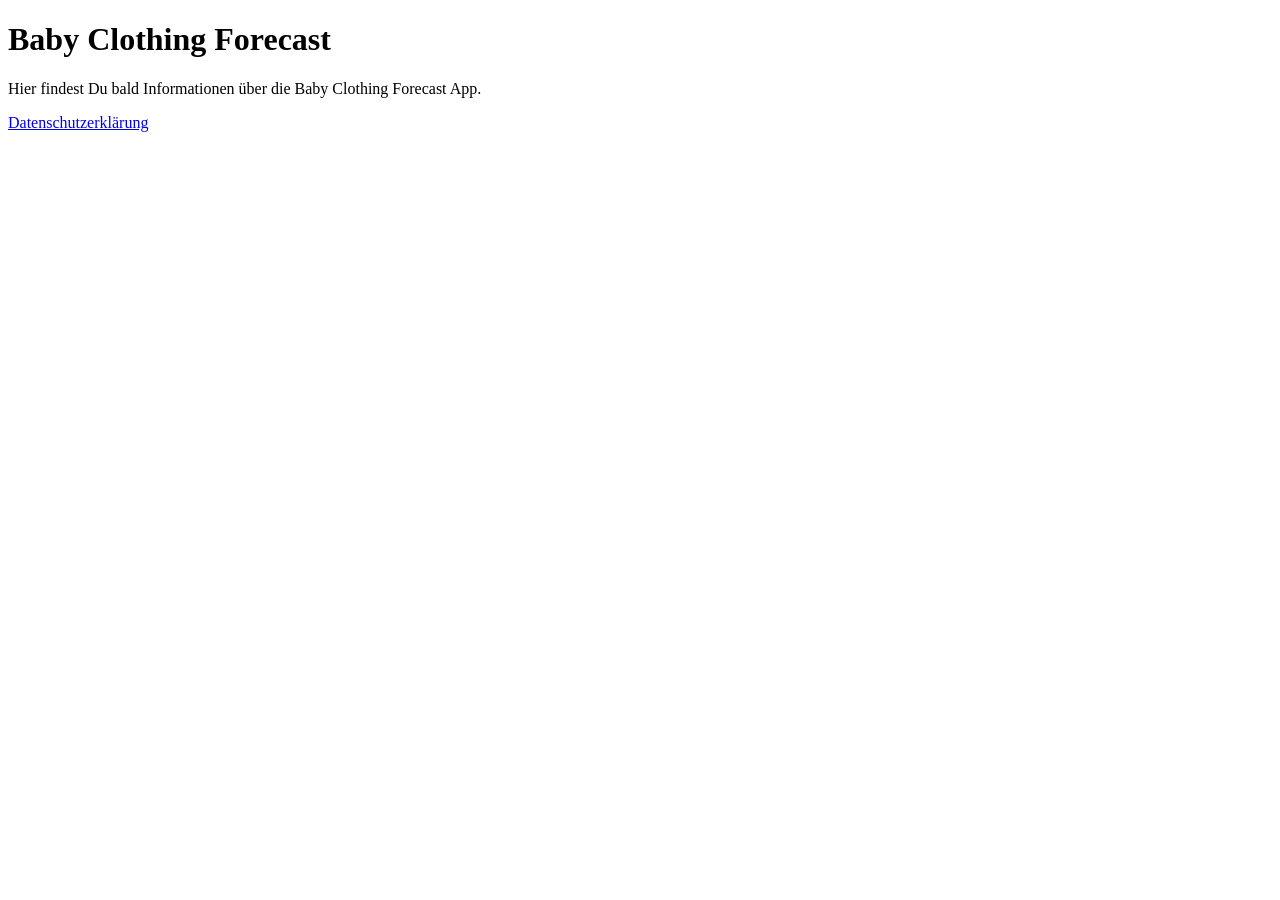
==== index.html @ 66b71536 "Added initial webpage setup" ====
<!DOCTYPE html>
<html lang="de">
<head>
  <meta charset="UTF-8">
  <title>Baby Clothing Forecast App</title>
</head>
<body>
<h1>Baby Clothing Forecast</h1>
<p>Hier findest Du bald Informationen über die Baby Clothing Forecast App.</p>

<footer>
  <p><a href="privacy.html">Datenschutzerklärung</a></p>
</footer>
</body>
</html>
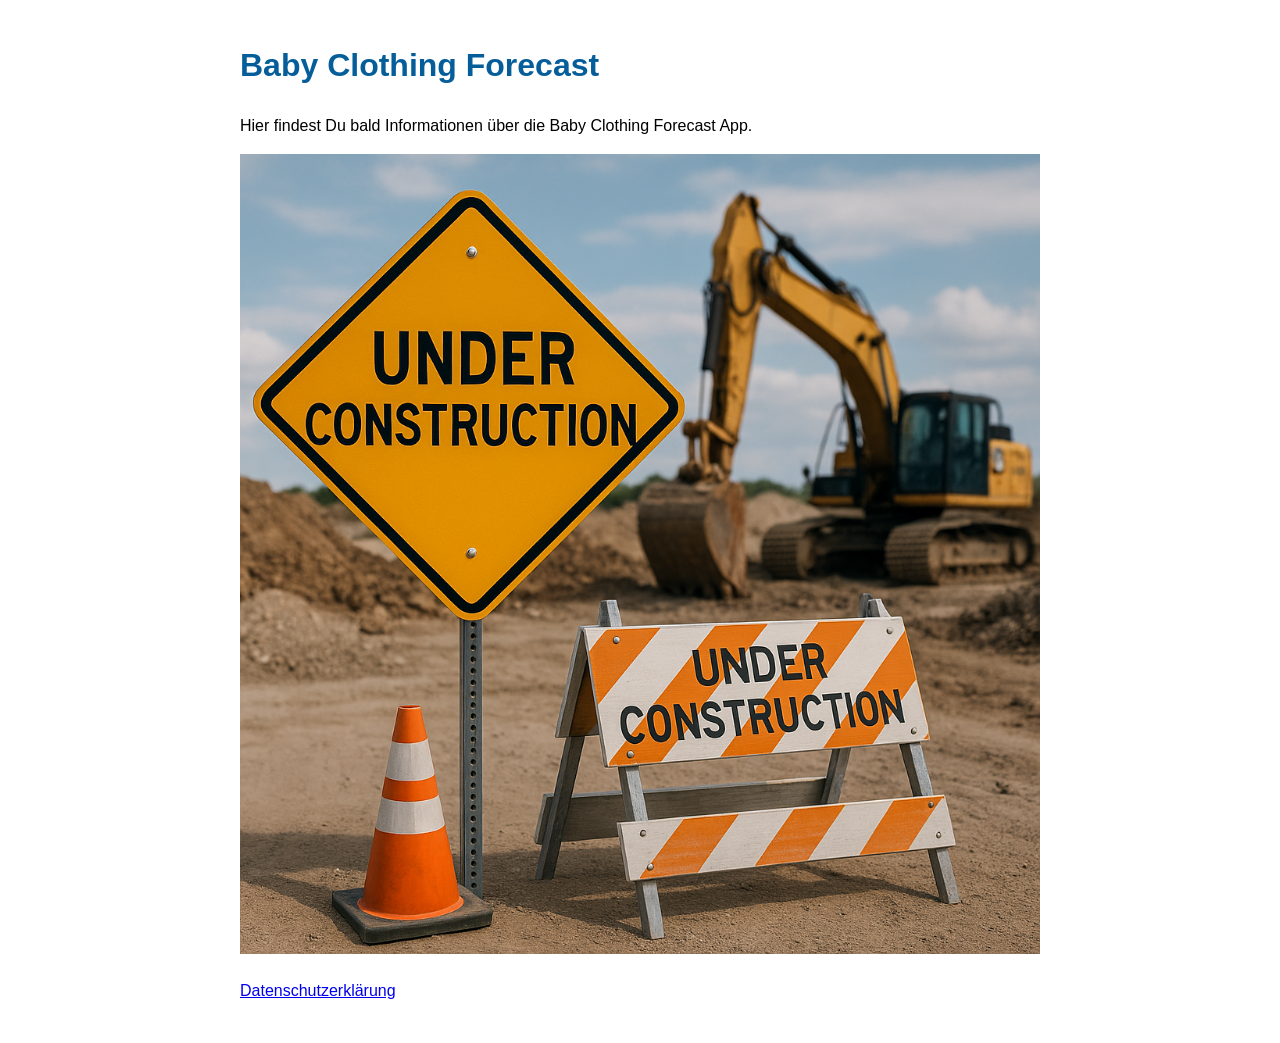
==== commit 911a8169: "Added initial webpage setup" ====
--- a/index.html
+++ b/index.html
@@ -3,10 +3,23 @@
 <head>
   <meta charset="UTF-8">
   <title>Baby Clothing Forecast App</title>
+  <style>
+    body {
+      font-family: Arial, sans-serif;
+      max-width: 800px;
+      margin: 40px auto;
+      padding: 0 20px;
+      line-height: 1.6;
+    }
+    h1, h2 {
+      color: #055e9a;
+    }
+  </style>
 </head>
 <body>
 <h1>Baby Clothing Forecast</h1>
 <p>Hier findest Du bald Informationen über die Baby Clothing Forecast App.</p>
+<img src="construction.png" alt="Baustelle - Seite im Aufbau" style="max-width:100%; height:auto;">
 
 <footer>
   <p><a href="privacy.html">Datenschutzerklärung</a></p>
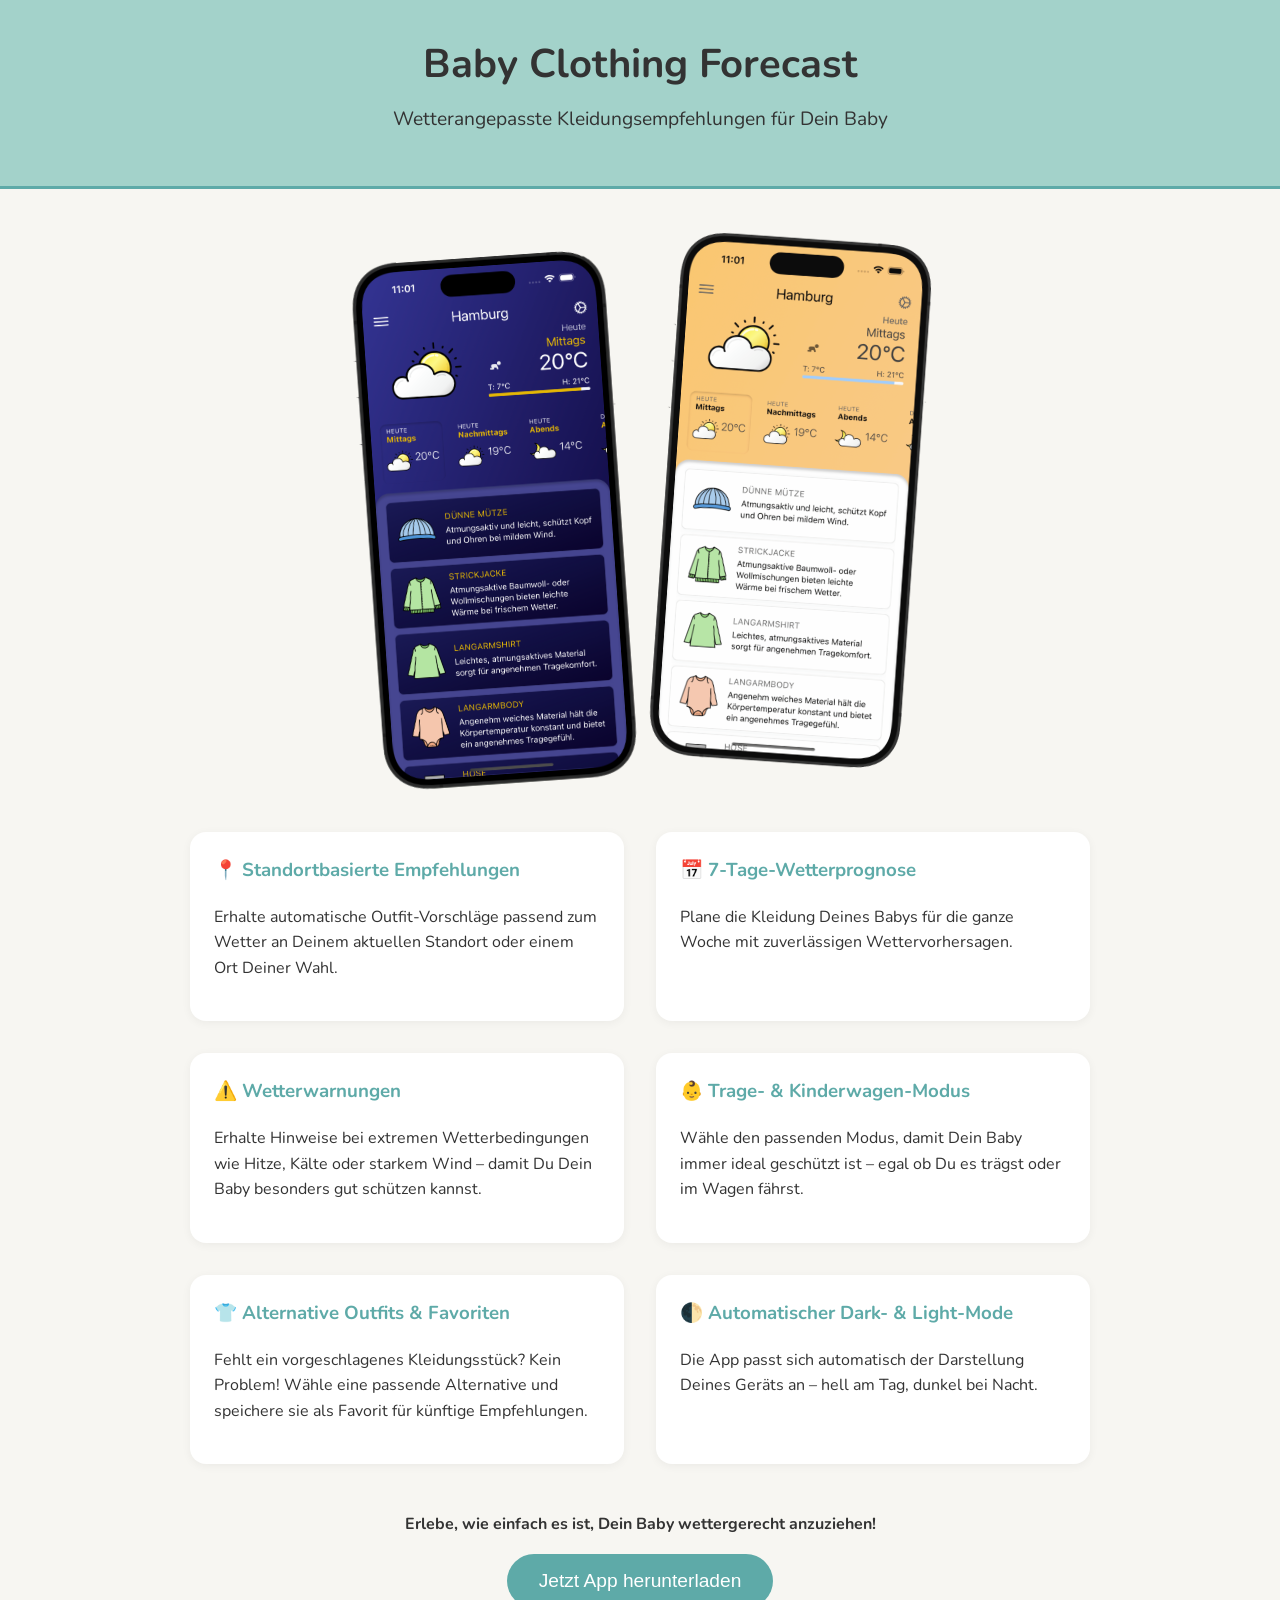
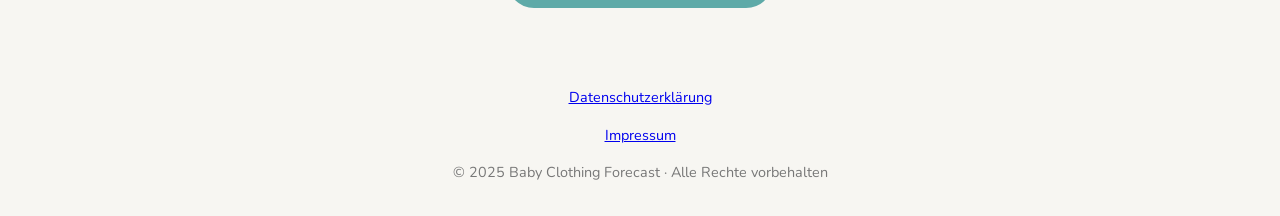
==== commit 49f7f222: "Changed main page + added WIP Impressum" ====
--- a/index.html
+++ b/index.html
@@ -1,28 +1,186 @@
 <!DOCTYPE html>
 <html lang="de">
 <head>
-  <meta charset="UTF-8">
-  <title>Baby Clothing Forecast App</title>
+  <meta charset="UTF-8" />
+  <meta name="viewport" content="width=device-width, initial-scale=1.0"/>
+  <title>Baby Clothing Forecast</title>
+  <link href="https://fonts.googleapis.com/css2?family=Nunito:wght@400;700&display=swap" rel="stylesheet">
   <style>
+    :root {
+      --primary-color: #a3d2ca;
+      --secondary-color: #f7f6f2;
+      --accent-color: #5eaaa8;
+      --text-color: #333;
+    }
+
     body {
-      font-family: Arial, sans-serif;
-      max-width: 800px;
-      margin: 40px auto;
-      padding: 0 20px;
+      margin: 0;
+      font-family: 'Nunito', sans-serif;
+      background-color: var(--secondary-color);
+      color: var(--text-color);
       line-height: 1.6;
     }
-    h1, h2 {
-      color: #055e9a;
+
+    header {
+      background-color: var(--primary-color);
+      padding: 2rem 1rem;
+      text-align: center;
+      border-bottom: 3px solid var(--accent-color);
+    }
+
+    header h1 {
+      margin: 0;
+      font-size: 2.5rem;
+    }
+
+    header p {
+      font-size: 1.2rem;
+      margin-top: 0.5rem;
+    }
+
+    .container {
+      padding: 2rem 1rem;
+      max-width: 900px;
+      margin: 0 auto;
+    }
+
+    .features {
+      display: grid;
+      gap: 2rem;
+    }
+
+    .feature {
+      background: white;
+      padding: 1.5rem;
+      border-radius: 1rem;
+      box-shadow: 0 2px 10px rgba(0,0,0,0.05);
+    }
+
+    .feature h3 {
+      margin-top: 0;
+      color: var(--accent-color);
+    }
+
+    .cta {
+      text-align: center;
+      margin-top: 3rem;
+    }
+
+    .cta button {
+      background-color: var(--accent-color);
+      color: white;
+      padding: 1rem 2rem;
+      border: none;
+      border-radius: 2rem;
+      font-size: 1.2rem;
+      cursor: pointer;
+      transition: background 0.3s ease;
+    }
+
+    .cta button:hover {
+      background-color: #46908e;
+    }
+
+    footer {
+      text-align: center;
+      padding: 2rem 1rem;
+      font-size: 0.9rem;
+      color: #777;
+    }
+
+    @media (min-width: 600px) {
+      .features {
+        grid-template-columns: repeat(2, 1fr);
+      }
+    }
+
+    .app-screenshots {
+      display: flex;
+      justify-content: center;
+      align-items: center;
+      gap: 1rem;
+      margin-top: 1rem;
+      margin-bottom: 3rem;
+      flex-wrap: wrap;
+      position: relative;
+      z-index: 0;
+    }
+
+    .screenshot {
+      width: 80%;
+      max-width: 280px;
+      border-radius: 1.2rem;
+      transition: transform 0.3s ease;
+    }
+
+    .screenshot.primary {
+      transform: rotate(-4deg) translateY(10px);
+      z-index: 2;
+    }
+
+    .screenshot.secondary {
+      transform: rotate(4deg) translateY(-10px);
+      z-index: 1;
+      opacity: 0.95;
     }
   </style>
 </head>
 <body>
-<h1>Baby Clothing Forecast</h1>
-<p>Hier findest Du bald Informationen über die Baby Clothing Forecast App.</p>
-<img src="construction.png" alt="Baustelle - Seite im Aufbau" style="max-width:100%; height:auto;">
+
+<header>
+  <h1>Baby Clothing Forecast</h1>
+  <p>Wetterangepasste Kleidungsempfehlungen für Dein Baby</p>
+</header>
+
+<div class="container">
+  <div class="app-screenshots">
+    <img src="assets/app_device_overview_dark.png" alt="App Screenshot 1" class="screenshot primary" />
+    <img src="assets/app_device_overview_light.png" alt="App Screenshot 2" class="screenshot secondary" />
+  </div>
+
+  <section class="features">
+    <div class="feature">
+      <h3>📍 Standortbasierte Empfehlungen</h3>
+      <p>Erhalte automatische Outfit-Vorschläge passend zum Wetter an Deinem aktuellen Standort oder einem Ort Deiner Wahl.</p>
+    </div>
+
+    <div class="feature">
+      <h3>📅 7-Tage-Wetterprognose</h3>
+      <p>Plane die Kleidung Deines Babys für die ganze Woche mit zuverlässigen Wettervorhersagen.</p>
+    </div>
+
+    <div class="feature">
+      <h3>⚠️ Wetterwarnungen</h3>
+      <p>Erhalte Hinweise bei extremen Wetterbedingungen wie Hitze, Kälte oder starkem Wind – damit Du Dein Baby besonders gut schützen kannst.</p>
+    </div>
+
+    <div class="feature">
+      <h3>👶 Trage- & Kinderwagen-Modus</h3>
+      <p>Wähle den passenden Modus, damit Dein Baby immer ideal geschützt ist – egal ob Du es trägst oder im Wagen fährst.</p>
+    </div>
+
+    <div class="feature">
+      <h3>👕 Alternative Outfits & Favoriten</h3>
+      <p>Fehlt ein vorgeschlagenes Kleidungsstück? Kein Problem! Wähle eine passende Alternative und speichere sie als Favorit für künftige Empfehlungen.</p>
+    </div>
+
+    <div class="feature">
+      <h3>🌓 Automatischer Dark- & Light-Mode</h3>
+      <p>Die App passt sich automatisch der Darstellung Deines Geräts an – hell am Tag, dunkel bei Nacht.</p>
+    </div>
+  </section>
+
+  <div class="cta">
+    <p><strong>Erlebe, wie einfach es ist, Dein Baby wettergerecht anzuziehen!</strong></p>
+    <button>Jetzt App herunterladen</button>
+  </div>
+</div>
 
 <footer>
   <p><a href="privacy.html">Datenschutzerklärung</a></p>
+  <p><a href="impressum.html">Impressum</a></p>
+  &copy; 2025 Baby Clothing Forecast · Alle Rechte vorbehalten
 </footer>
+
 </body>
 </html>
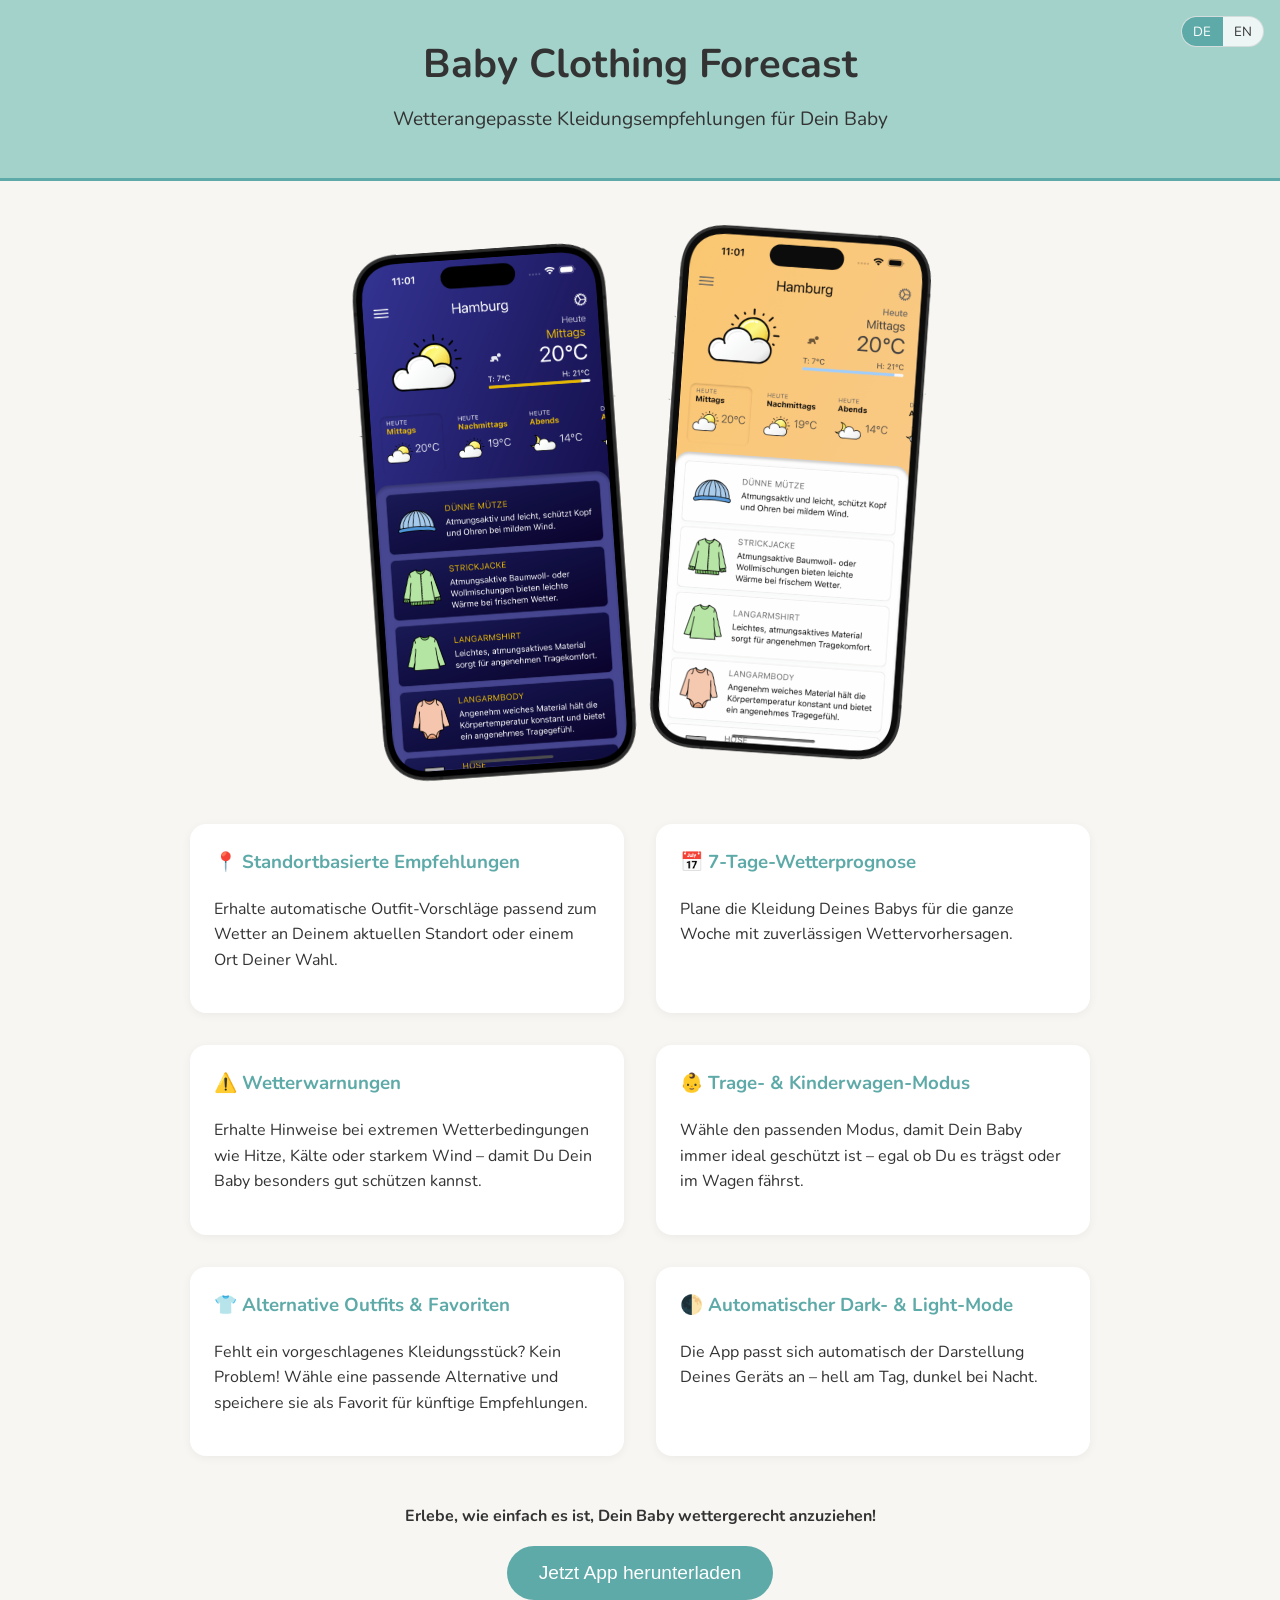
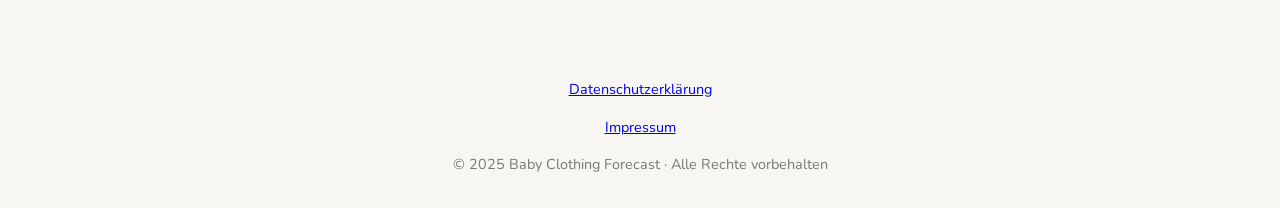
==== commit 9349f5e9: "Add multilingual support to impressum and privacy pages" ====
--- a/index.html
+++ b/index.html
@@ -2,7 +2,7 @@
 <html lang="de">
 <head>
   <meta charset="UTF-8" />
-  <meta name="viewport" content="width=device-width, initial-scale=1.0"/>
+  <meta name="viewport" content="width=device-width, initial-scale=1.0" />
   <title>Baby Clothing Forecast</title>
   <link href="https://fonts.googleapis.com/css2?family=Nunito:wght@400;700&display=swap" rel="stylesheet">
   <style>
@@ -23,9 +23,10 @@
 
     header {
       background-color: var(--primary-color);
-      padding: 2rem 1rem;
+      padding: 2rem 1rem 1.5rem;
       text-align: center;
       border-bottom: 3px solid var(--accent-color);
+      position: relative;
     }
 
     header h1 {
@@ -36,6 +37,40 @@
     header p {
       font-size: 1.2rem;
       margin-top: 0.5rem;
+    }
+
+    .language-toggle {
+      position: absolute;
+      top: 1rem;
+      right: 1rem;
+      display: inline-flex;
+      border-radius: 999px;
+      overflow: hidden;
+      border: 1px solid rgba(0, 0, 0, 0.1);
+      background: rgba(255, 255, 255, 0.8);
+      backdrop-filter: blur(4px);
+      font-size: 0.85rem;
+    }
+
+    .language-toggle button {
+      border: none;
+      background: transparent;
+      padding: 0.35rem 0.7rem;
+      cursor: pointer;
+      display: flex;
+      align-items: center;
+      gap: 0.25rem;
+      font-family: inherit;
+      color: #333;
+    }
+
+    .language-toggle button.active {
+      background: var(--accent-color);
+      color: #fff;
+    }
+
+    .language-toggle button:not(.active):hover {
+      background: rgba(255, 255, 255, 0.9);
     }
 
     .container {
@@ -53,7 +88,7 @@
       background: white;
       padding: 1.5rem;
       border-radius: 1rem;
-      box-shadow: 0 2px 10px rgba(0,0,0,0.05);
+      box-shadow: 0 2px 10px rgba(0, 0, 0, 0.05);
     }
 
     .feature h3 {
@@ -66,7 +101,7 @@
       margin-top: 3rem;
     }
 
-    .cta button {
+    .cta button.download {
       background-color: var(--accent-color);
       color: white;
       padding: 1rem 2rem;
@@ -77,7 +112,7 @@
       transition: background 0.3s ease;
     }
 
-    .cta button:hover {
+    .cta button.download:hover {
       background-color: #46908e;
     }
 
@@ -123,64 +158,183 @@
       z-index: 1;
       opacity: 0.95;
     }
+
+    /* Language visibility */
+    .lang-de {
+      display: inline;
+    }
+
+    .lang-en {
+      display: none;
+    }
+
+    html[data-lang="en"] .lang-de {
+      display: none;
+    }
+
+    html[data-lang="en"] .lang-en {
+      display: inline;
+    }
   </style>
 </head>
 <body>
 
 <header>
-  <h1>Baby Clothing Forecast</h1>
-  <p>Wetterangepasste Kleidungsempfehlungen für Dein Baby</p>
+  <div class="language-toggle" aria-label="Sprachauswahl / Language switcher">
+    <button type="button" data-set-lang="de" class="active">DE</button>
+    <button type="button" data-set-lang="en">EN</button>
+  </div>
+
+  <h1>
+    <span class="lang-de">Baby Clothing Forecast</span>
+    <span class="lang-en">Baby Clothing Forecast</span>
+  </h1>
+  <p>
+    <span class="lang-de">Wetterangepasste Kleidungsempfehlungen für Dein Baby</span>
+    <span class="lang-en">Weather-based clothing recommendations for your baby</span>
+  </p>
 </header>
 
 <div class="container">
   <div class="app-screenshots">
-    <img src="assets/app_device_overview_dark.png" alt="App Screenshot 1" class="screenshot primary" />
-    <img src="assets/app_device_overview_light.png" alt="App Screenshot 2" class="screenshot secondary" />
+    <img src="assets/app_device_overview_dark.png" alt="App Screenshot" class="screenshot primary" />
+    <img src="assets/app_device_overview_light.png" alt="App Screenshot" class="screenshot secondary" />
   </div>
 
   <section class="features">
     <div class="feature">
-      <h3>📍 Standortbasierte Empfehlungen</h3>
-      <p>Erhalte automatische Outfit-Vorschläge passend zum Wetter an Deinem aktuellen Standort oder einem Ort Deiner Wahl.</p>
-    </div>
-
-    <div class="feature">
-      <h3>📅 7-Tage-Wetterprognose</h3>
-      <p>Plane die Kleidung Deines Babys für die ganze Woche mit zuverlässigen Wettervorhersagen.</p>
-    </div>
-
-    <div class="feature">
-      <h3>⚠️ Wetterwarnungen</h3>
-      <p>Erhalte Hinweise bei extremen Wetterbedingungen wie Hitze, Kälte oder starkem Wind – damit Du Dein Baby besonders gut schützen kannst.</p>
-    </div>
-
-    <div class="feature">
-      <h3>👶 Trage- & Kinderwagen-Modus</h3>
-      <p>Wähle den passenden Modus, damit Dein Baby immer ideal geschützt ist – egal ob Du es trägst oder im Wagen fährst.</p>
-    </div>
-
-    <div class="feature">
-      <h3>👕 Alternative Outfits & Favoriten</h3>
-      <p>Fehlt ein vorgeschlagenes Kleidungsstück? Kein Problem! Wähle eine passende Alternative und speichere sie als Favorit für künftige Empfehlungen.</p>
-    </div>
-
-    <div class="feature">
-      <h3>🌓 Automatischer Dark- & Light-Mode</h3>
-      <p>Die App passt sich automatisch der Darstellung Deines Geräts an – hell am Tag, dunkel bei Nacht.</p>
+      <h3>
+        <span class="lang-de">📍 Standortbasierte Empfehlungen</span>
+        <span class="lang-en">📍 Location-based recommendations</span>
+      </h3>
+      <p>
+        <span class="lang-de">Erhalte automatische Outfit-Vorschläge passend zum Wetter an Deinem aktuellen Standort oder einem Ort Deiner Wahl.</span>
+        <span class="lang-en">Get automatic outfit suggestions tailored to the weather at your current location or a place of your choice.</span>
+      </p>
+    </div>
+
+    <div class="feature">
+      <h3>
+        <span class="lang-de">📅 7-Tage-Wetterprognose</span>
+        <span class="lang-en">📅 7-day weather forecast</span>
+      </h3>
+      <p>
+        <span class="lang-de">Plane die Kleidung Deines Babys für die ganze Woche mit zuverlässigen Wettervorhersagen.</span>
+        <span class="lang-en">Plan your baby's outfits for the whole week with reliable weather forecasts.</span>
+      </p>
+    </div>
+
+    <div class="feature">
+      <h3>
+        <span class="lang-de">⚠️ Wetterwarnungen</span>
+        <span class="lang-en">⚠️ Weather alerts</span>
+      </h3>
+      <p>
+        <span class="lang-de">Erhalte Hinweise bei extremen Wetterbedingungen wie Hitze, Kälte oder starkem Wind – damit Du Dein Baby besonders gut schützen kannst.</span>
+        <span class="lang-en">Receive notifications about extreme weather conditions such as heat, cold or strong wind – so you can protect your baby even better.</span>
+      </p>
+    </div>
+
+    <div class="feature">
+      <h3>
+        <span class="lang-de">👶 Trage- &amp; Kinderwagen-Modus</span>
+        <span class="lang-en">👶 Baby carrier &amp; stroller mode</span>
+      </h3>
+      <p>
+        <span class="lang-de">Wähle den passenden Modus, damit Dein Baby immer ideal geschützt ist – egal ob Du es trägst oder im Wagen fährst.</span>
+        <span class="lang-en">Choose the right mode so your baby is always perfectly protected – whether you carry them or push them in the stroller.</span>
+      </p>
+    </div>
+
+    <div class="feature">
+      <h3>
+        <span class="lang-de">👕 Alternative Outfits &amp; Favoriten</span>
+        <span class="lang-en">👕 Alternative outfits &amp; favorites</span>
+      </h3>
+      <p>
+        <span class="lang-de">Fehlt ein vorgeschlagenes Kleidungsstück? Kein Problem! Wähle eine passende Alternative und speichere sie als Favorit für künftige Empfehlungen.</span>
+        <span class="lang-en">Missing one of the suggested clothing items? No problem! Select a suitable alternative and save it as a favorite for future recommendations.</span>
+      </p>
+    </div>
+
+    <div class="feature">
+      <h3>
+        <span class="lang-de">🌓 Automatischer Dark- &amp; Light-Mode</span>
+        <span class="lang-en">🌓 Automatic dark &amp; light mode</span>
+      </h3>
+      <p>
+        <span class="lang-de">Die App passt sich automatisch der Darstellung Deines Geräts an – hell am Tag, dunkel bei Nacht.</span>
+        <span class="lang-en">The app automatically adapts to your device’s appearance – light during the day, dark at night.</span>
+      </p>
     </div>
   </section>
 
   <div class="cta">
-    <p><strong>Erlebe, wie einfach es ist, Dein Baby wettergerecht anzuziehen!</strong></p>
-    <button>Jetzt App herunterladen</button>
+    <p>
+      <span class="lang-de"><strong>Erlebe, wie einfach es ist, Dein Baby wettergerecht anzuziehen!</strong></span>
+      <span class="lang-en"><strong>See how easy it is to dress your baby appropriately for the weather!</strong></span>
+    </p>
+    <button class="download" onclick="window.location.href='https://apps.apple.com/app/apple-store/id6738199616?pt=127446149&ct=Webpage&mt=8'">
+      <span class="lang-de">Jetzt App herunterladen</span>
+      <span class="lang-en">Download the app now</span>
+    </button>
   </div>
 </div>
 
 <footer>
-  <p><a href="privacy.html">Datenschutzerklärung</a></p>
-  <p><a href="impressum.html">Impressum</a></p>
-  &copy; 2025 Baby Clothing Forecast · Alle Rechte vorbehalten
+  <p>
+    <a href="privacy.html">
+      <span class="lang-de">Datenschutzerklärung</span>
+      <span class="lang-en">Privacy Policy</span>
+    </a>
+  </p>
+  <p>
+    <a href="impressum.html">
+      <span class="lang-de">Impressum</span>
+      <span class="lang-en">Imprint</span>
+    </a>
+  </p>
+  <span class="lang-de">&copy; 2025 Baby Clothing Forecast · Alle Rechte vorbehalten</span>
+  <span class="lang-en">&copy; 2025 Baby Clothing Forecast · All rights reserved</span>
 </footer>
+
+<script>
+  (function () {
+    const html = document.documentElement;
+    const toggleButtons = document.querySelectorAll('.language-toggle button');
+    const STORAGE_KEY = 'bcf-lang';
+
+    function applyLanguage(lang) {
+      const normalized = lang === 'en' ? 'en' : 'de';
+      html.setAttribute('data-lang', normalized);
+      toggleButtons.forEach(btn => {
+        btn.classList.toggle('active', btn.dataset.setLang === normalized);
+      });
+      try {
+        localStorage.setItem(STORAGE_KEY, normalized);
+      } catch (e) {
+        // ignore storage errors (e.g. in private mode)
+      }
+    }
+
+    toggleButtons.forEach(btn => {
+      btn.addEventListener('click', () => {
+        applyLanguage(btn.dataset.setLang);
+      });
+    });
+
+    // Initial language: try stored value, fallback to German (default)
+    let initial = 'de';
+    try {
+      const stored = localStorage.getItem(STORAGE_KEY);
+      if (stored === 'de' || stored === 'en') {
+        initial = stored;
+      }
+    } catch (e) {
+    }
+    applyLanguage(initial);
+  })();
+</script>
 
 </body>
 </html>
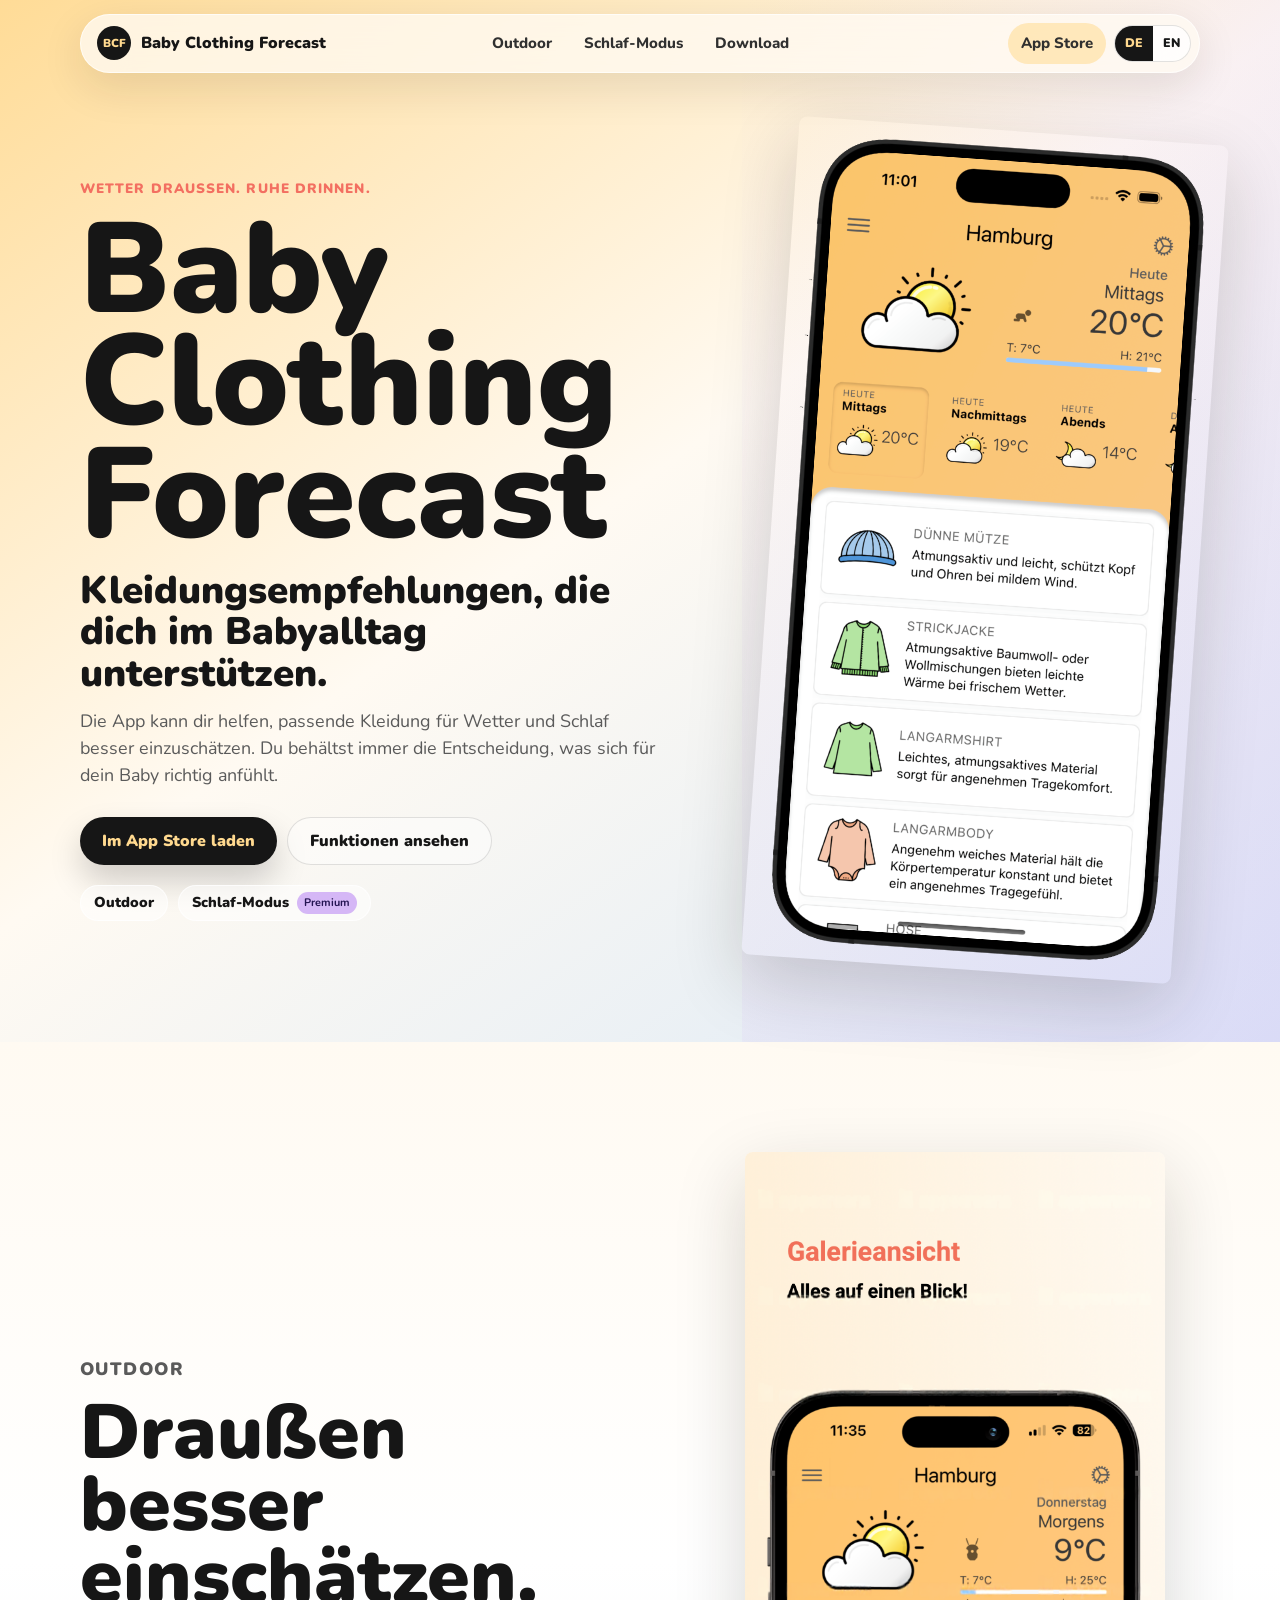
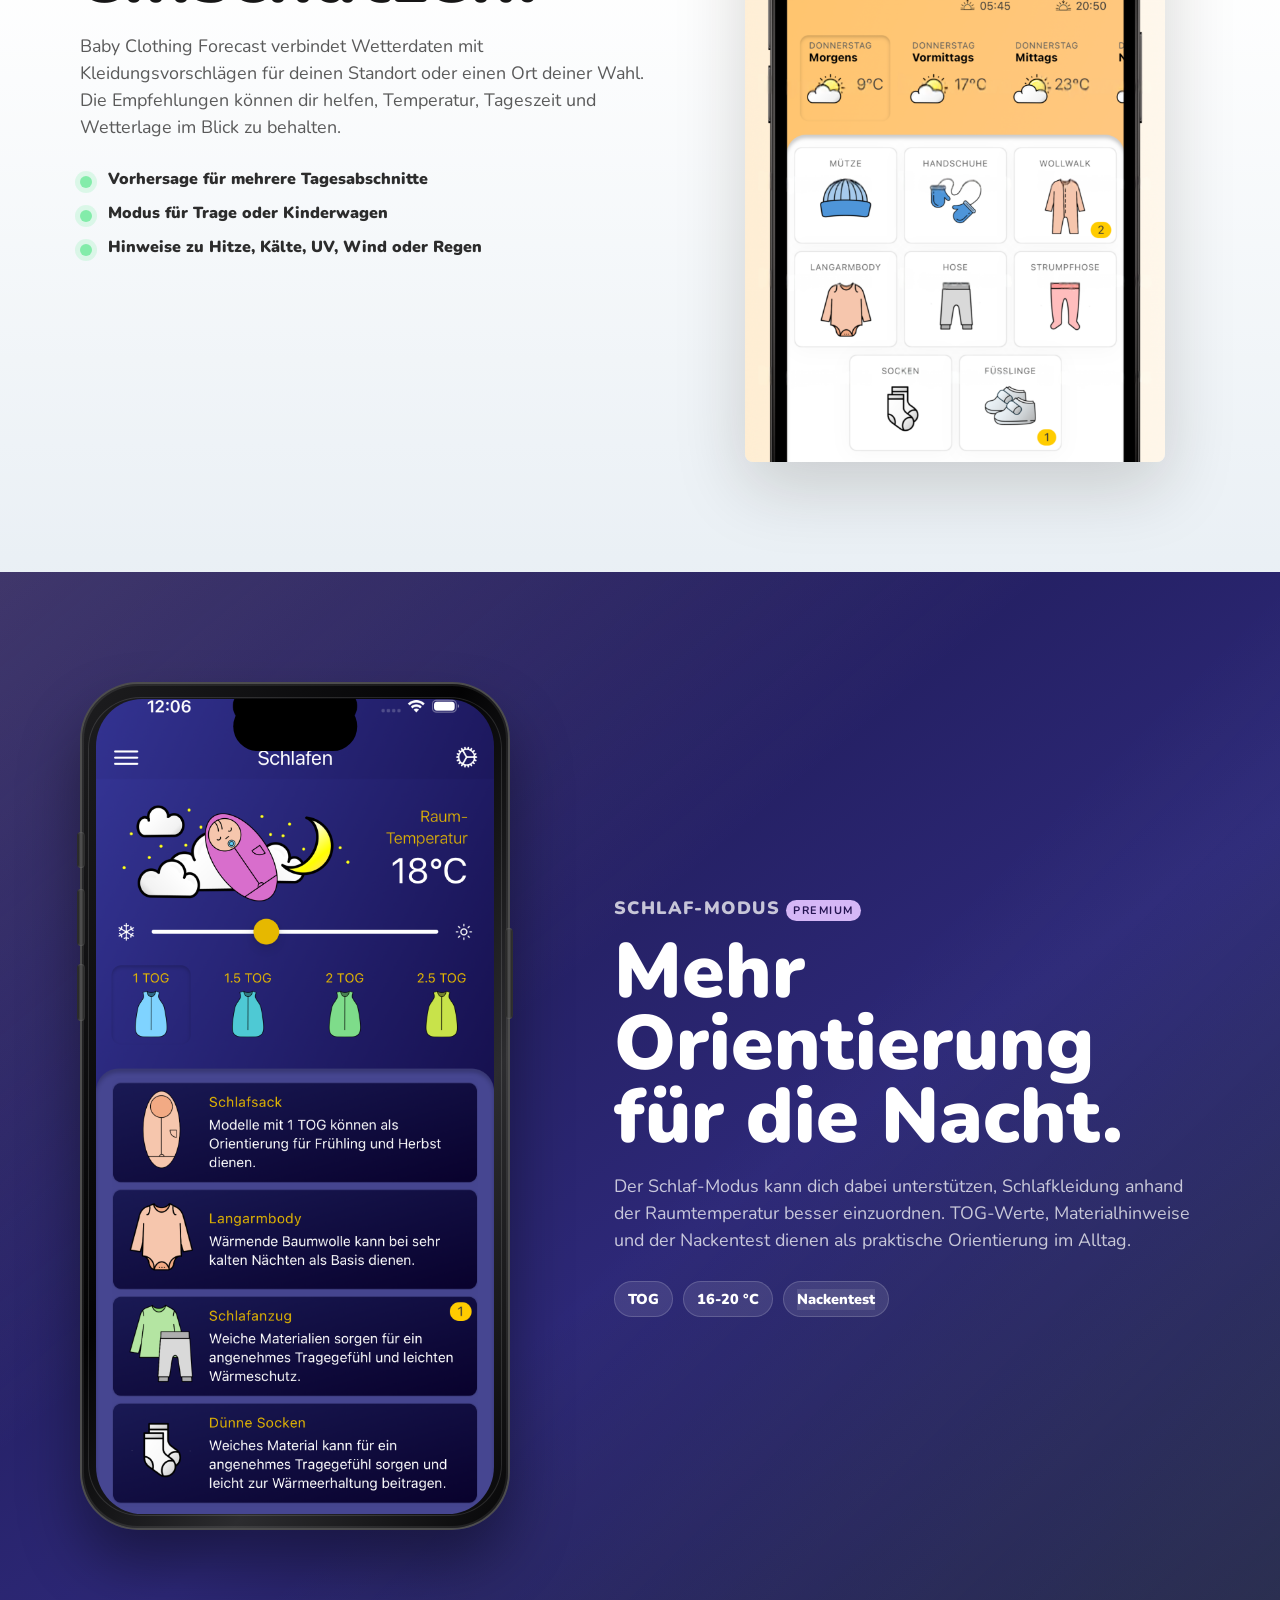
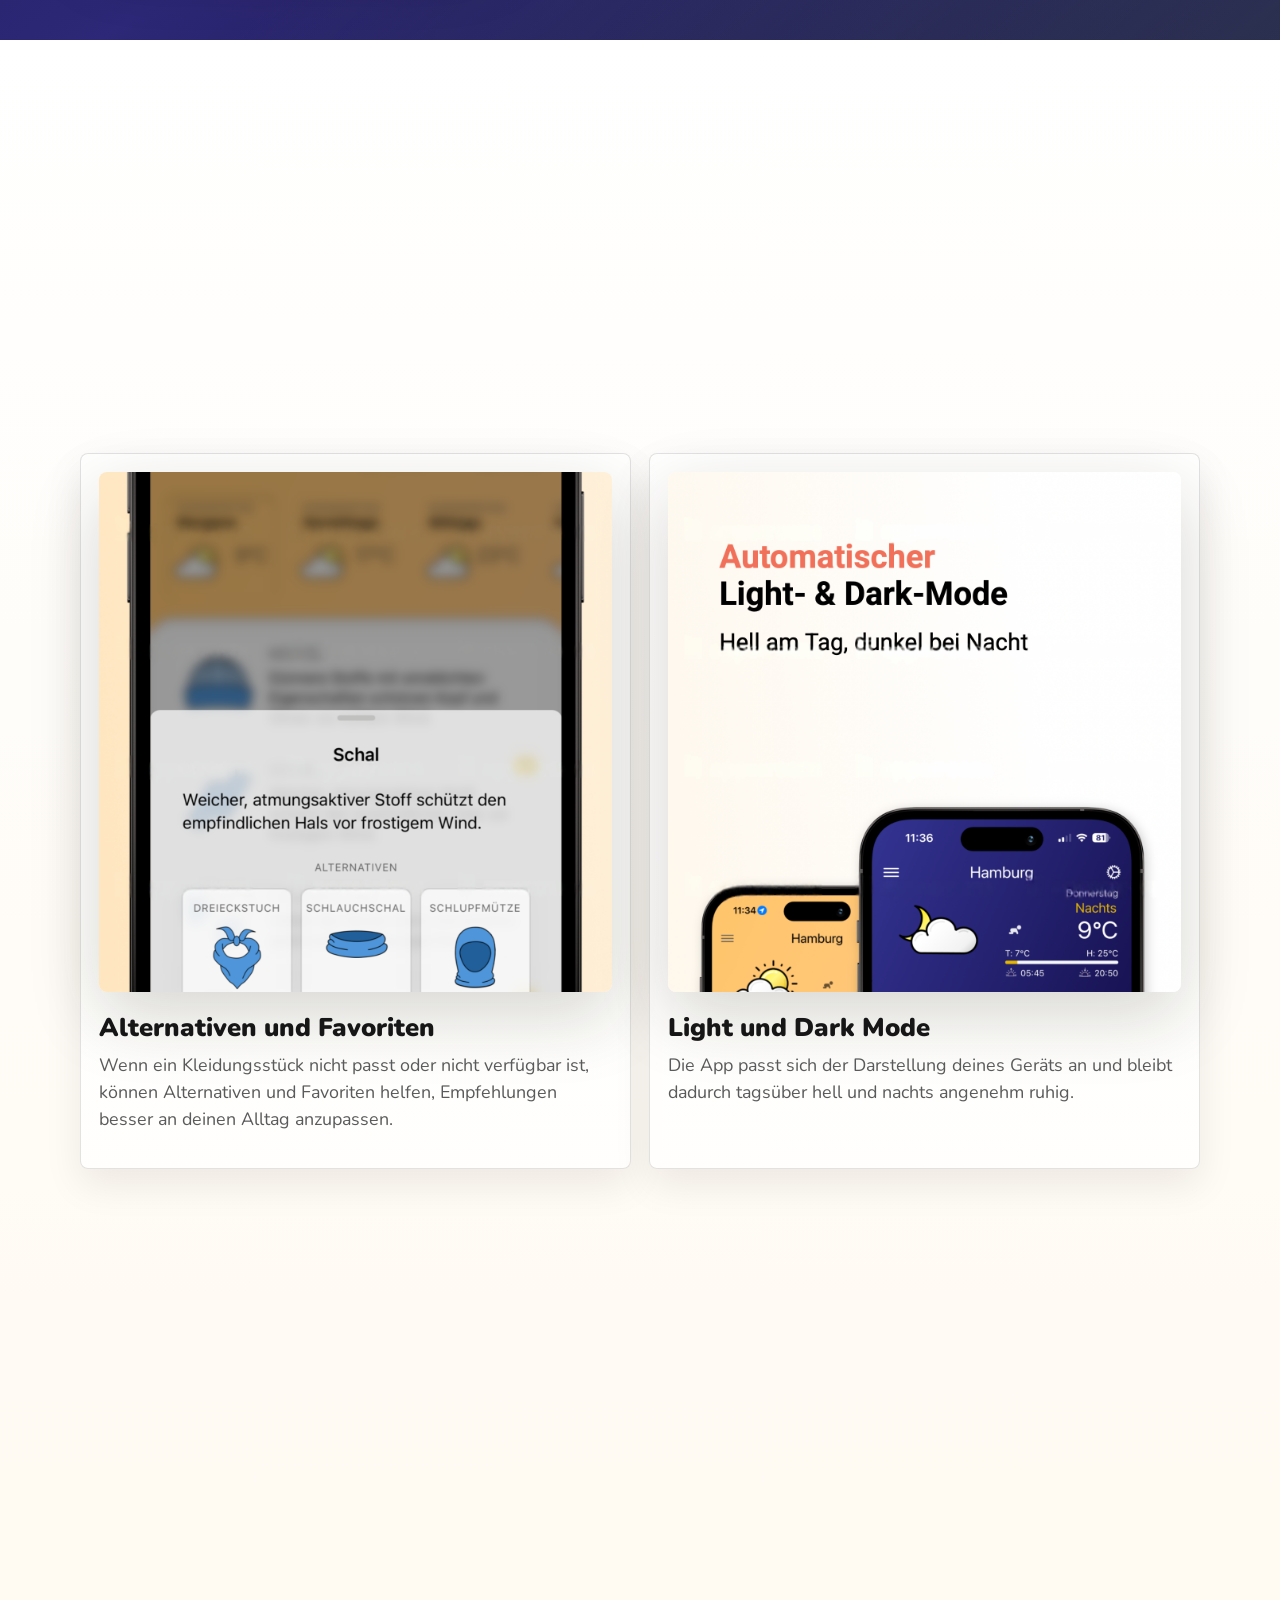
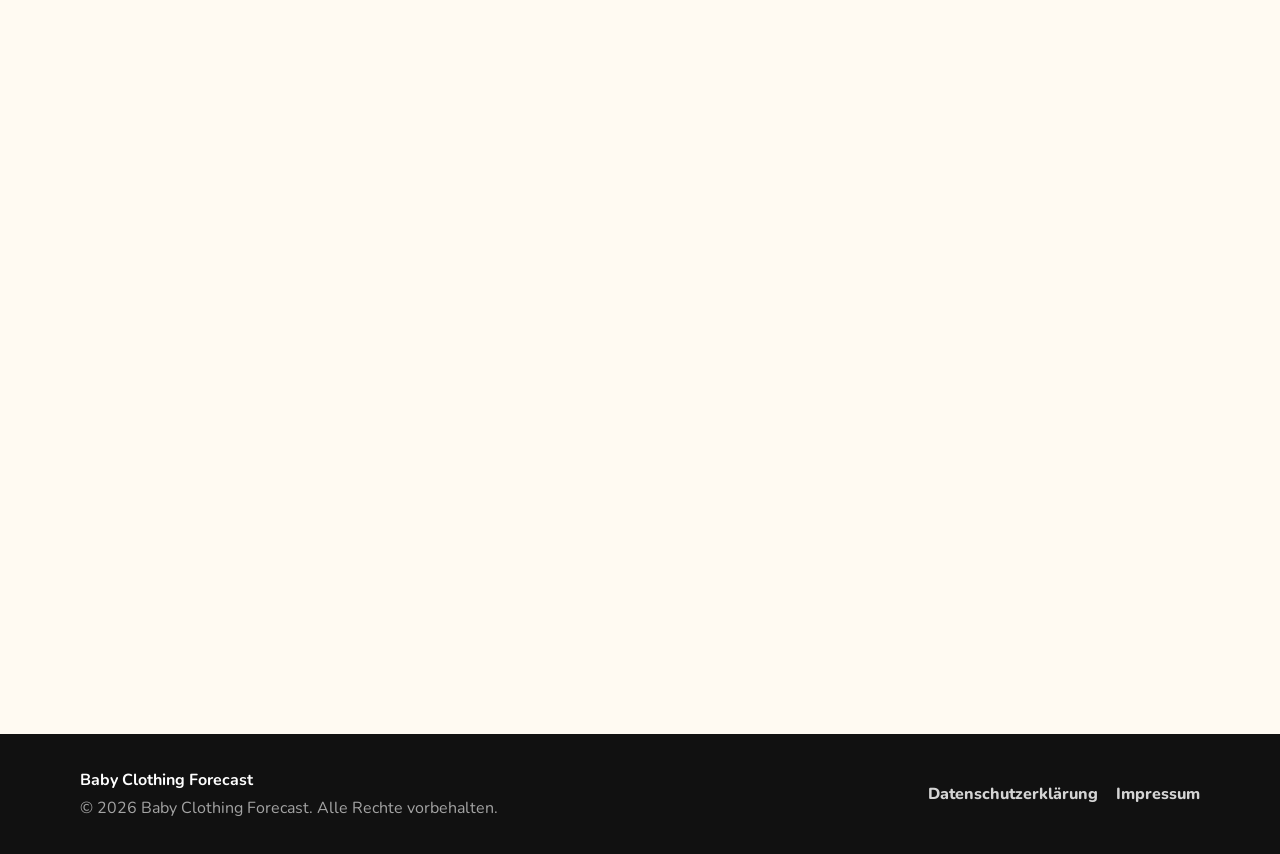
==== commit f543bb48: "Redesign" ====
--- a/index.html
+++ b/index.html
@@ -4,337 +4,267 @@
   <meta charset="UTF-8" />
   <meta name="viewport" content="width=device-width, initial-scale=1.0" />
   <title>Baby Clothing Forecast</title>
-  <link href="https://fonts.googleapis.com/css2?family=Nunito:wght@400;700&display=swap" rel="stylesheet">
-  <style>
-    :root {
-      --primary-color: #a3d2ca;
-      --secondary-color: #f7f6f2;
-      --accent-color: #5eaaa8;
-      --text-color: #333;
-    }
-
-    body {
-      margin: 0;
-      font-family: 'Nunito', sans-serif;
-      background-color: var(--secondary-color);
-      color: var(--text-color);
-      line-height: 1.6;
-    }
-
-    header {
-      background-color: var(--primary-color);
-      padding: 2rem 1rem 1.5rem;
-      text-align: center;
-      border-bottom: 3px solid var(--accent-color);
-      position: relative;
-    }
-
-    header h1 {
-      margin: 0;
-      font-size: 2.5rem;
-    }
-
-    header p {
-      font-size: 1.2rem;
-      margin-top: 0.5rem;
-    }
-
-    .language-toggle {
-      position: absolute;
-      top: 1rem;
-      right: 1rem;
-      display: inline-flex;
-      border-radius: 999px;
-      overflow: hidden;
-      border: 1px solid rgba(0, 0, 0, 0.1);
-      background: rgba(255, 255, 255, 0.8);
-      backdrop-filter: blur(4px);
-      font-size: 0.85rem;
-    }
-
-    .language-toggle button {
-      border: none;
-      background: transparent;
-      padding: 0.35rem 0.7rem;
-      cursor: pointer;
-      display: flex;
-      align-items: center;
-      gap: 0.25rem;
-      font-family: inherit;
-      color: #333;
-    }
-
-    .language-toggle button.active {
-      background: var(--accent-color);
-      color: #fff;
-    }
-
-    .language-toggle button:not(.active):hover {
-      background: rgba(255, 255, 255, 0.9);
-    }
-
-    .container {
-      padding: 2rem 1rem;
-      max-width: 900px;
-      margin: 0 auto;
-    }
-
-    .features {
-      display: grid;
-      gap: 2rem;
-    }
-
-    .feature {
-      background: white;
-      padding: 1.5rem;
-      border-radius: 1rem;
-      box-shadow: 0 2px 10px rgba(0, 0, 0, 0.05);
-    }
-
-    .feature h3 {
-      margin-top: 0;
-      color: var(--accent-color);
-    }
-
-    .cta {
-      text-align: center;
-      margin-top: 3rem;
-    }
-
-    .cta button.download {
-      background-color: var(--accent-color);
-      color: white;
-      padding: 1rem 2rem;
-      border: none;
-      border-radius: 2rem;
-      font-size: 1.2rem;
-      cursor: pointer;
-      transition: background 0.3s ease;
-    }
-
-    .cta button.download:hover {
-      background-color: #46908e;
-    }
-
-    footer {
-      text-align: center;
-      padding: 2rem 1rem;
-      font-size: 0.9rem;
-      color: #777;
-    }
-
-    @media (min-width: 600px) {
-      .features {
-        grid-template-columns: repeat(2, 1fr);
-      }
-    }
-
-    .app-screenshots {
-      display: flex;
-      justify-content: center;
-      align-items: center;
-      gap: 1rem;
-      margin-top: 1rem;
-      margin-bottom: 3rem;
-      flex-wrap: wrap;
-      position: relative;
-      z-index: 0;
-    }
-
-    .screenshot {
-      width: 80%;
-      max-width: 280px;
-      border-radius: 1.2rem;
-      transition: transform 0.3s ease;
-    }
-
-    .screenshot.primary {
-      transform: rotate(-4deg) translateY(10px);
-      z-index: 2;
-    }
-
-    .screenshot.secondary {
-      transform: rotate(4deg) translateY(-10px);
-      z-index: 1;
-      opacity: 0.95;
-    }
-
-    /* Language visibility */
-    .lang-de {
-      display: inline;
-    }
-
-    .lang-en {
-      display: none;
-    }
-
-    html[data-lang="en"] .lang-de {
-      display: none;
-    }
-
-    html[data-lang="en"] .lang-en {
-      display: inline;
-    }
-  </style>
+  <meta name="description" content="Baby Clothing Forecast unterstützt Eltern mit wetterbasierten Kleidungsempfehlungen und Orientierung für Schlafkleidung." />
+  <link rel="preconnect" href="https://fonts.googleapis.com">
+  <link rel="preconnect" href="https://fonts.gstatic.com" crossorigin>
+  <link href="https://fonts.googleapis.com/css2?family=Nunito:wght@500;700;800;900&display=swap" rel="stylesheet">
+  <link rel="stylesheet" href="assets/site.css" />
 </head>
-<body>
-
-<header>
-  <div class="language-toggle" aria-label="Sprachauswahl / Language switcher">
-    <button type="button" data-set-lang="de" class="active">DE</button>
-    <button type="button" data-set-lang="en">EN</button>
-  </div>
-
-  <h1>
-    <span class="lang-de">Baby Clothing Forecast</span>
-    <span class="lang-en">Baby Clothing Forecast</span>
-  </h1>
-  <p>
-    <span class="lang-de">Wetterangepasste Kleidungsempfehlungen für Dein Baby</span>
-    <span class="lang-en">Weather-based clothing recommendations for your baby</span>
-  </p>
-</header>
-
-<div class="container">
-  <div class="app-screenshots">
-    <img src="assets/app_device_overview_dark.png" alt="App Screenshot" class="screenshot primary" />
-    <img src="assets/app_device_overview_light.png" alt="App Screenshot" class="screenshot secondary" />
-  </div>
-
-  <section class="features">
-    <div class="feature">
-      <h3>
-        <span class="lang-de">📍 Standortbasierte Empfehlungen</span>
-        <span class="lang-en">📍 Location-based recommendations</span>
-      </h3>
+<body class="home-page">
+  <header class="site-header" data-site-header>
+    <a class="brand" href="index.html" aria-label="Baby Clothing Forecast">
+      <span class="brand-mark">BCF</span>
+      <span>Baby Clothing Forecast</span>
+    </a>
+
+    <nav class="site-nav" aria-label="Hauptnavigation">
+      <a href="#outdoor">
+        <span class="lang-de">Outdoor</span>
+        <span class="lang-en">Outdoor</span>
+      </a>
+      <a href="#sleep">
+        <span class="lang-de">Schlaf-Modus</span>
+        <span class="lang-en">Sleep Mode</span>
+      </a>
+      <a href="#download">
+        <span class="lang-de">Download</span>
+        <span class="lang-en">Download</span>
+      </a>
+    </nav>
+
+    <div class="header-actions">
+      <a class="nav-download" href="https://apps.apple.com/app/apple-store/id6738199616?pt=127446149&ct=Webpage&mt=8">
+        <span class="lang-de">App Store</span>
+        <span class="lang-en">App Store</span>
+      </a>
+      <div class="language-toggle" aria-label="Sprachauswahl / Language switcher">
+        <button type="button" data-set-lang="de" class="active">DE</button>
+        <button type="button" data-set-lang="en">EN</button>
+      </div>
+    </div>
+  </header>
+
+  <main>
+    <section class="hero section-full">
+      <div class="hero-copy">
+        <p class="eyebrow">
+          <span class="lang-de">Wetter draußen. Ruhe drinnen.</span>
+          <span class="lang-en">Weather outside. Calm inside.</span>
+        </p>
+        <h1>Baby Clothing Forecast</h1>
+        <p class="hero-lead">
+          <span class="lang-de">Kleidungsempfehlungen, die dich im Babyalltag unterstützen.</span>
+          <span class="lang-en">Clothing recommendations designed to support everyday life with your baby.</span>
+        </p>
+        <p class="hero-support">
+          <span class="lang-de">Die App kann dir helfen, passende Kleidung für Wetter und Schlaf besser einzuschätzen. Du behältst immer die Entscheidung, was sich für dein Baby richtig anfühlt.</span>
+          <span class="lang-en">The app can help you assess clothing for weather and sleep more easily. You always decide what feels right for your baby.</span>
+        </p>
+        <div class="hero-ctas">
+          <a class="primary-cta" href="https://apps.apple.com/app/apple-store/id6738199616?pt=127446149&ct=Webpage&mt=8">
+            <span class="lang-de">Im App Store laden</span>
+            <span class="lang-en">Download on the App Store</span>
+          </a>
+          <a class="secondary-cta" href="#features">
+            <span class="lang-de">Funktionen ansehen</span>
+            <span class="lang-en">Explore features</span>
+          </a>
+        </div>
+        <div class="mode-pills" aria-label="Aktive App-Bereiche">
+          <span>Outdoor</span>
+          <span>
+            <span class="lang-de">Schlaf-Modus</span>
+            <span class="lang-en">Sleep Mode</span>
+            <strong>Premium</strong>
+          </span>
+        </div>
+      </div>
+
+      <div class="hero-visual" data-depth="0.08">
+        <img src="assets/app_device_overview_light.png" alt="Baby Clothing Forecast App Screenshot mit wetterbasierten Kleidungsempfehlungen" />
+      </div>
+    </section>
+
+    <section id="outdoor" class="product-moment outdoor-moment section-full">
+      <div class="moment-copy reveal">
+        <p class="eyebrow">
+          <span class="lang-de">Outdoor</span>
+          <span class="lang-en">Outdoor</span>
+        </p>
+        <h2>
+          <span class="lang-de">Draußen besser einschätzen.</span>
+          <span class="lang-en">Assess outdoor clothing more easily.</span>
+        </h2>
+        <p>
+          <span class="lang-de">Baby Clothing Forecast verbindet Wetterdaten mit Kleidungsvorschlägen für deinen Standort oder einen Ort deiner Wahl. Die Empfehlungen können dir helfen, Temperatur, Tageszeit und Wetterlage im Blick zu behalten.</span>
+          <span class="lang-en">Baby Clothing Forecast combines weather data with clothing suggestions for your current location or a place of your choice. Recommendations can help you keep temperature, time of day and weather conditions in view.</span>
+        </p>
+        <ul class="feature-list">
+          <li>
+            <span class="lang-de">Vorhersage für mehrere Tagesabschnitte</span>
+            <span class="lang-en">Forecasts across multiple day intervals</span>
+          </li>
+          <li>
+            <span class="lang-de">Modus für Trage oder Kinderwagen</span>
+            <span class="lang-en">Modes for baby carrier or stroller</span>
+          </li>
+          <li>
+            <span class="lang-de">Hinweise zu Hitze, Kälte, UV, Wind oder Regen</span>
+            <span class="lang-en">Notes for heat, cold, UV, wind or rain</span>
+          </li>
+        </ul>
+      </div>
+      <div class="moment-visual reveal">
+        <img src="assets/store_screen_gallery.png" alt="Galerieansicht der App mit Wetter und Kleidungsempfehlungen" />
+      </div>
+    </section>
+
+    <section id="sleep" class="product-moment sleep-moment section-full">
+      <div class="sleep-backdrop" aria-hidden="true"></div>
+      <div class="moment-visual sleep-device-visual reveal">
+        <div class="phone-device" aria-label="Schlaf-Modus der Baby Clothing Forecast App mit Raumtemperatur und TOG-Auswahl">
+          <span class="phone-button phone-button-left-top" aria-hidden="true"></span>
+          <span class="phone-button phone-button-left-mid" aria-hidden="true"></span>
+          <span class="phone-button phone-button-left-bottom" aria-hidden="true"></span>
+          <span class="phone-button phone-button-right" aria-hidden="true"></span>
+          <div class="phone-screen">
+            <img src="assets/sleep_mode_screen.png" alt="" />
+          </div>
+        </div>
+      </div>
+      <div class="moment-copy reveal">
+        <p class="eyebrow premium-label">
+          <span class="lang-de">Schlaf-Modus</span>
+          <span class="lang-en">Sleep Mode</span>
+          <strong>Premium</strong>
+        </p>
+        <h2>
+          <span class="lang-de">Mehr Orientierung für die Nacht.</span>
+          <span class="lang-en">More guidance for the night.</span>
+        </h2>
+        <p>
+          <span class="lang-de">Der Schlaf-Modus kann dich dabei unterstützen, Schlafkleidung anhand der Raumtemperatur besser einzuordnen. TOG-Werte, Materialhinweise und der Nackentest dienen als praktische Orientierung im Alltag.</span>
+          <span class="lang-en">Sleep Mode can support your assessment of sleepwear based on room temperature. TOG values, material notes and the neck test are practical guidance for everyday use.</span>
+        </p>
+        <div class="sleep-metrics">
+          <span>TOG</span>
+          <span>16-20 °C</span>
+          <span>
+            <span class="lang-de">Nackentest</span>
+            <span class="lang-en">Neck test</span>
+          </span>
+        </div>
+      </div>
+    </section>
+
+    <section id="features" class="feature-showcase">
+      <div class="section-heading reveal">
+        <p class="eyebrow">
+          <span class="lang-de">Im Alltag anpassbar</span>
+          <span class="lang-en">Adaptable in everyday life</span>
+        </p>
+        <h2>
+          <span class="lang-de">Empfehlungen verstehen und anpassen.</span>
+          <span class="lang-en">Understand and adapt recommendations.</span>
+        </h2>
+      </div>
+
+      <div class="feature-grid">
+        <article class="feature-card reveal">
+          <img src="assets/store_screen_alternatives.png" alt="Alternative Empfehlungen und Favoriten in der App" />
+          <h3>
+            <span class="lang-de">Alternativen und Favoriten</span>
+            <span class="lang-en">Alternatives and favorites</span>
+          </h3>
+          <p>
+            <span class="lang-de">Wenn ein Kleidungsstück nicht passt oder nicht verfügbar ist, können Alternativen und Favoriten helfen, Empfehlungen besser an deinen Alltag anzupassen.</span>
+            <span class="lang-en">When an item does not fit or is not available, alternatives and favorites can help adapt recommendations to your everyday life.</span>
+          </p>
+        </article>
+
+        <article class="feature-card reveal">
+          <img src="assets/store_screen_modes.png" alt="Light und Dark Mode der App" />
+          <h3>
+            <span class="lang-de">Light und Dark Mode</span>
+            <span class="lang-en">Light and Dark Mode</span>
+          </h3>
+          <p>
+            <span class="lang-de">Die App passt sich der Darstellung deines Geräts an und bleibt dadurch tagsüber hell und nachts angenehm ruhig.</span>
+            <span class="lang-en">The app follows your device appearance, staying bright during the day and calmer at night.</span>
+          </p>
+        </article>
+
+        <article class="feature-card compact-card reveal">
+          <h3>
+            <span class="lang-de">Deutsch und Englisch</span>
+            <span class="lang-en">German and English</span>
+          </h3>
+          <p>
+            <span class="lang-de">Website und App unterstützen Deutsch und Englisch, inklusive schneller Sprachauswahl.</span>
+            <span class="lang-en">The website and app support German and English, including quick language switching.</span>
+          </p>
+        </article>
+
+        <article class="feature-card compact-card reveal">
+          <h3>
+            <span class="lang-de">Transparente Orientierung</span>
+            <span class="lang-en">Transparent guidance</span>
+          </h3>
+          <p>
+            <span class="lang-de">Texte bleiben bewusst vorsichtig: Empfehlungen können unterstützen, während individuelle Faktoren immer zählen.</span>
+            <span class="lang-en">Wording stays deliberately careful: recommendations can support you, while individual factors always matter.</span>
+          </p>
+        </article>
+      </div>
+    </section>
+
+    <section class="trust-strip guidance-note reveal" aria-label="Hinweis">
       <p>
-        <span class="lang-de">Erhalte automatische Outfit-Vorschläge passend zum Wetter an Deinem aktuellen Standort oder einem Ort Deiner Wahl.</span>
-        <span class="lang-en">Get automatic outfit suggestions tailored to the weather at your current location or a place of your choice.</span>
+        <span class="lang-de">Unsere Empfehlungen dienen als Orientierung. Bitte berücksichtige die individuellen Bedürfnisse und das Temperaturempfinden deines Kindes - die endgültige Entscheidung liegt bei dir.</span>
+        <span class="lang-en">Our recommendations are intended as guidance. Please consider your child's individual needs and temperature perception - the final decision is yours.</span>
+      </p>
+    </section>
+
+    <section id="download" class="download-section reveal">
+      <p class="eyebrow">
+        <span class="lang-de">Jetzt ausprobieren</span>
+        <span class="lang-en">Try it now</span>
+      </p>
+      <h2>
+        <span class="lang-de">Eine App für Wetter draußen und Ruhe drinnen.</span>
+        <span class="lang-en">One app for weather outside and calm inside.</span>
+      </h2>
+      <p>
+        <span class="lang-de">Baby Clothing Forecast ist im App Store verfügbar.</span>
+        <span class="lang-en">Baby Clothing Forecast is available on the App Store.</span>
+      </p>
+      <a class="primary-cta" href="https://apps.apple.com/app/apple-store/id6738199616?pt=127446149&ct=Webpage&mt=8">
+        <span class="lang-de">Im App Store laden</span>
+        <span class="lang-en">Download on the App Store</span>
+      </a>
+    </section>
+  </main>
+
+  <footer class="site-footer">
+    <div>
+      <strong>Baby Clothing Forecast</strong>
+      <p>
+        <span class="lang-de">&copy; 2026 Baby Clothing Forecast. Alle Rechte vorbehalten.</span>
+        <span class="lang-en">&copy; 2026 Baby Clothing Forecast. All rights reserved.</span>
       </p>
     </div>
-
-    <div class="feature">
-      <h3>
-        <span class="lang-de">📅 7-Tage-Wetterprognose</span>
-        <span class="lang-en">📅 7-day weather forecast</span>
-      </h3>
-      <p>
-        <span class="lang-de">Plane die Kleidung Deines Babys für die ganze Woche mit zuverlässigen Wettervorhersagen.</span>
-        <span class="lang-en">Plan your baby's outfits for the whole week with reliable weather forecasts.</span>
-      </p>
-    </div>
-
-    <div class="feature">
-      <h3>
-        <span class="lang-de">⚠️ Wetterwarnungen</span>
-        <span class="lang-en">⚠️ Weather alerts</span>
-      </h3>
-      <p>
-        <span class="lang-de">Erhalte Hinweise bei extremen Wetterbedingungen wie Hitze, Kälte oder starkem Wind – damit Du Dein Baby besonders gut schützen kannst.</span>
-        <span class="lang-en">Receive notifications about extreme weather conditions such as heat, cold or strong wind – so you can protect your baby even better.</span>
-      </p>
-    </div>
-
-    <div class="feature">
-      <h3>
-        <span class="lang-de">👶 Trage- &amp; Kinderwagen-Modus</span>
-        <span class="lang-en">👶 Baby carrier &amp; stroller mode</span>
-      </h3>
-      <p>
-        <span class="lang-de">Wähle den passenden Modus, damit Dein Baby immer ideal geschützt ist – egal ob Du es trägst oder im Wagen fährst.</span>
-        <span class="lang-en">Choose the right mode so your baby is always perfectly protected – whether you carry them or push them in the stroller.</span>
-      </p>
-    </div>
-
-    <div class="feature">
-      <h3>
-        <span class="lang-de">👕 Alternative Outfits &amp; Favoriten</span>
-        <span class="lang-en">👕 Alternative outfits &amp; favorites</span>
-      </h3>
-      <p>
-        <span class="lang-de">Fehlt ein vorgeschlagenes Kleidungsstück? Kein Problem! Wähle eine passende Alternative und speichere sie als Favorit für künftige Empfehlungen.</span>
-        <span class="lang-en">Missing one of the suggested clothing items? No problem! Select a suitable alternative and save it as a favorite for future recommendations.</span>
-      </p>
-    </div>
-
-    <div class="feature">
-      <h3>
-        <span class="lang-de">🌓 Automatischer Dark- &amp; Light-Mode</span>
-        <span class="lang-en">🌓 Automatic dark &amp; light mode</span>
-      </h3>
-      <p>
-        <span class="lang-de">Die App passt sich automatisch der Darstellung Deines Geräts an – hell am Tag, dunkel bei Nacht.</span>
-        <span class="lang-en">The app automatically adapts to your device’s appearance – light during the day, dark at night.</span>
-      </p>
-    </div>
-  </section>
-
-  <div class="cta">
-    <p>
-      <span class="lang-de"><strong>Erlebe, wie einfach es ist, Dein Baby wettergerecht anzuziehen!</strong></span>
-      <span class="lang-en"><strong>See how easy it is to dress your baby appropriately for the weather!</strong></span>
-    </p>
-    <button class="download" onclick="window.location.href='https://apps.apple.com/app/apple-store/id6738199616?pt=127446149&ct=Webpage&mt=8'">
-      <span class="lang-de">Jetzt App herunterladen</span>
-      <span class="lang-en">Download the app now</span>
-    </button>
-  </div>
-</div>
-
-<footer>
-  <p>
-    <a href="privacy.html">
-      <span class="lang-de">Datenschutzerklärung</span>
-      <span class="lang-en">Privacy Policy</span>
-    </a>
-  </p>
-  <p>
-    <a href="impressum.html">
-      <span class="lang-de">Impressum</span>
-      <span class="lang-en">Imprint</span>
-    </a>
-  </p>
-  <span class="lang-de">&copy; 2025 Baby Clothing Forecast · Alle Rechte vorbehalten</span>
-  <span class="lang-en">&copy; 2025 Baby Clothing Forecast · All rights reserved</span>
-</footer>
-
-<script>
-  (function () {
-    const html = document.documentElement;
-    const toggleButtons = document.querySelectorAll('.language-toggle button');
-    const STORAGE_KEY = 'bcf-lang';
-
-    function applyLanguage(lang) {
-      const normalized = lang === 'en' ? 'en' : 'de';
-      html.setAttribute('data-lang', normalized);
-      toggleButtons.forEach(btn => {
-        btn.classList.toggle('active', btn.dataset.setLang === normalized);
-      });
-      try {
-        localStorage.setItem(STORAGE_KEY, normalized);
-      } catch (e) {
-        // ignore storage errors (e.g. in private mode)
-      }
-    }
-
-    toggleButtons.forEach(btn => {
-      btn.addEventListener('click', () => {
-        applyLanguage(btn.dataset.setLang);
-      });
-    });
-
-    // Initial language: try stored value, fallback to German (default)
-    let initial = 'de';
-    try {
-      const stored = localStorage.getItem(STORAGE_KEY);
-      if (stored === 'de' || stored === 'en') {
-        initial = stored;
-      }
-    } catch (e) {
-    }
-    applyLanguage(initial);
-  })();
-</script>
-
+    <nav aria-label="Rechtliches">
+      <a href="privacy.html">
+        <span class="lang-de">Datenschutzerklärung</span>
+        <span class="lang-en">Privacy Policy</span>
+      </a>
+      <a href="impressum.html">
+        <span class="lang-de">Impressum</span>
+        <span class="lang-en">Imprint</span>
+      </a>
+    </nav>
+  </footer>
+
+  <script src="assets/site.js"></script>
 </body>
 </html>
--- a/assets/site.css
+++ b/assets/site.css
@@ -0,0 +1,815 @@
+:root {
+  --sun: #ffd98f;
+  --sun-strong: #ffc465;
+  --coral: #f36f61;
+  --lavender: #d5b7f6;
+  --sky: #9dcbff;
+  --mint: #83ecaa;
+  --paper: #fffaf2;
+  --surface: #ffffff;
+  --ink: #161616;
+  --muted: #5a5a5a;
+  --night: #171445;
+  --night-soft: #2d2877;
+  --line: rgba(22, 22, 22, 0.12);
+  --shadow: 0 24px 70px rgba(31, 25, 16, 0.18);
+}
+
+* {
+  box-sizing: border-box;
+}
+
+html {
+  scroll-behavior: smooth;
+}
+
+body {
+  margin: 0;
+  background: var(--paper);
+  color: var(--ink);
+  font-family: "Nunito", -apple-system, BlinkMacSystemFont, "Segoe UI", sans-serif;
+  line-height: 1.5;
+  overflow-x: hidden;
+}
+
+img {
+  display: block;
+  max-width: 100%;
+}
+
+a {
+  color: inherit;
+}
+
+.lang-en {
+  display: none;
+}
+
+html[data-lang="en"] .lang-de {
+  display: none;
+}
+
+html[data-lang="en"] .lang-en {
+  display: inline;
+}
+
+.site-header {
+  position: fixed;
+  top: 14px;
+  left: 50%;
+  z-index: 50;
+  display: grid;
+  grid-template-columns: 1fr auto 1fr;
+  align-items: center;
+  width: min(1120px, calc(100% - 28px));
+  min-height: 58px;
+  padding: 8px;
+  border: 1px solid rgba(255, 255, 255, 0.7);
+  border-radius: 999px;
+  background: rgba(255, 250, 242, 0.78);
+  box-shadow: 0 14px 44px rgba(35, 28, 18, 0.11);
+  backdrop-filter: blur(22px);
+  transform: translateX(-50%);
+}
+
+.site-header.is-scrolled {
+  background: rgba(255, 255, 255, 0.88);
+}
+
+.brand,
+.site-nav,
+.header-actions,
+.site-footer nav,
+.legal-nav {
+  display: flex;
+  align-items: center;
+}
+
+.brand {
+  gap: 10px;
+  padding-left: 8px;
+  text-decoration: none;
+  font-weight: 900;
+  letter-spacing: 0;
+}
+
+.brand-mark {
+  display: grid;
+  place-items: center;
+  width: 34px;
+  height: 34px;
+  border-radius: 50%;
+  background: var(--ink);
+  color: var(--sun);
+  font-size: 0.72rem;
+}
+
+.site-nav {
+  gap: 6px;
+  justify-content: center;
+}
+
+.site-nav a,
+.nav-download,
+.legal-nav a,
+.site-footer a {
+  text-decoration: none;
+}
+
+.site-nav a,
+.nav-download {
+  padding: 9px 13px;
+  border-radius: 999px;
+  color: #303030;
+  font-size: 0.94rem;
+  font-weight: 800;
+}
+
+.site-nav a:hover,
+.nav-download {
+  background: rgba(255, 217, 143, 0.55);
+}
+
+.header-actions {
+  justify-content: flex-end;
+  gap: 8px;
+}
+
+.language-toggle {
+  display: inline-flex;
+  overflow: hidden;
+  border: 1px solid var(--line);
+  border-radius: 999px;
+  background: rgba(255, 255, 255, 0.72);
+}
+
+.language-toggle button {
+  border: 0;
+  background: transparent;
+  color: var(--ink);
+  cursor: pointer;
+  font: inherit;
+  font-size: 0.78rem;
+  font-weight: 900;
+  padding: 8px 10px;
+}
+
+.language-toggle button.active {
+  background: var(--ink);
+  color: var(--sun);
+}
+
+.section-full {
+  min-height: 100vh;
+}
+
+.hero {
+  position: relative;
+  display: grid;
+  grid-template-columns: minmax(0, 0.95fr) minmax(360px, 0.82fr);
+  gap: 32px;
+  align-items: center;
+  padding: 130px max(28px, calc((100vw - 1120px) / 2)) 72px;
+  background:
+    linear-gradient(145deg, rgba(255, 217, 143, 0.92), rgba(255, 250, 242, 0.96) 48%, rgba(157, 203, 255, 0.36));
+}
+
+.hero::after {
+  content: "";
+  position: absolute;
+  right: 0;
+  bottom: 0;
+  width: 42vw;
+  height: 100%;
+  background: linear-gradient(115deg, rgba(213, 183, 246, 0), rgba(213, 183, 246, 0.28));
+  pointer-events: none;
+}
+
+.hero-copy,
+.hero-visual,
+.moment-copy,
+.moment-visual,
+.section-heading,
+.feature-card,
+.download-section,
+.trust-strip {
+  position: relative;
+  z-index: 1;
+}
+
+.eyebrow {
+  margin: 0 0 14px;
+  color: var(--coral);
+  font-size: 0.85rem;
+  font-weight: 900;
+  letter-spacing: 0.08em;
+  text-transform: uppercase;
+}
+
+h1,
+h2,
+h3 {
+  overflow-wrap: break-word;
+  hyphens: auto;
+}
+
+h1,
+h2,
+h3,
+p {
+  margin-top: 0;
+}
+
+h1 {
+  max-width: 780px;
+  margin-bottom: 18px;
+  font-size: clamp(4rem, 10vw, 8.2rem);
+  font-weight: 900;
+  letter-spacing: 0;
+  line-height: 0.88;
+  text-wrap: balance;
+}
+
+h2 {
+  margin-bottom: 20px;
+  font-size: clamp(2.5rem, 6vw, 6.2rem);
+  font-weight: 900;
+  letter-spacing: 0;
+  line-height: 0.94;
+}
+
+h3 {
+  margin-bottom: 10px;
+  font-size: clamp(1.35rem, 2vw, 1.8rem);
+  font-weight: 900;
+  line-height: 1.08;
+}
+
+.hero-lead {
+  max-width: 640px;
+  margin-bottom: 14px;
+  font-size: clamp(1.55rem, 3vw, 2.5rem);
+  font-weight: 900;
+  line-height: 1.08;
+}
+
+.hero-support,
+.moment-copy p,
+.download-section p,
+.trust-strip p,
+.feature-card p {
+  color: var(--muted);
+  font-size: clamp(1.02rem, 1.4vw, 1.18rem);
+}
+
+.hero-support,
+.moment-copy p {
+  max-width: 620px;
+}
+
+.hero-ctas,
+.mode-pills,
+.sleep-metrics {
+  display: flex;
+  flex-wrap: wrap;
+  gap: 10px;
+  align-items: center;
+}
+
+.hero-ctas {
+  margin-top: 28px;
+}
+
+.primary-cta,
+.secondary-cta {
+  display: inline-flex;
+  align-items: center;
+  justify-content: center;
+  min-height: 48px;
+  padding: 0 22px;
+  border-radius: 999px;
+  font-weight: 900;
+  text-decoration: none;
+}
+
+.primary-cta {
+  background: var(--ink);
+  color: var(--sun);
+  box-shadow: 0 16px 32px rgba(0, 0, 0, 0.18);
+}
+
+.secondary-cta {
+  border: 1px solid var(--line);
+  background: rgba(255, 255, 255, 0.42);
+}
+
+.mode-pills {
+  margin-top: 20px;
+}
+
+.mode-pills > span,
+.sleep-metrics > span {
+  display: inline-flex;
+  align-items: center;
+  gap: 8px;
+  min-height: 36px;
+  padding: 0 13px;
+  border: 1px solid rgba(255, 255, 255, 0.75);
+  border-radius: 999px;
+  background: rgba(255, 255, 255, 0.5);
+  font-size: 0.9rem;
+  font-weight: 900;
+}
+
+.mode-pills > span strong,
+.premium-label strong {
+  border-radius: 999px;
+  background: var(--lavender);
+  color: #241452;
+  font-size: 0.68rem;
+  padding: 3px 7px;
+}
+
+.hero-visual {
+  justify-self: end;
+  width: min(430px, 100%);
+  transform: rotate(4deg);
+}
+
+.hero-visual img,
+.moment-visual img,
+.feature-card img {
+  border-radius: 8px;
+  box-shadow: var(--shadow);
+}
+
+.trust-strip {
+  width: min(960px, calc(100% - 36px));
+  margin: 72px auto 0;
+  padding: 24px 28px;
+  border: 1px solid rgba(255, 255, 255, 0.84);
+  border-radius: 8px;
+  background: rgba(255, 255, 255, 0.72);
+  box-shadow: 0 18px 42px rgba(31, 25, 16, 0.1);
+  backdrop-filter: blur(18px);
+}
+
+.trust-strip p {
+  margin: 0;
+  text-align: center;
+  font-weight: 800;
+}
+
+.guidance-note {
+  border-color: rgba(243, 111, 97, 0.3);
+  background: linear-gradient(135deg, rgba(255, 255, 255, 0.82), rgba(255, 217, 143, 0.28));
+  box-shadow: 0 18px 42px rgba(243, 111, 97, 0.11);
+}
+
+.guidance-note p {
+  color: #7d2c25;
+}
+
+.product-moment {
+  display: grid;
+  grid-template-columns: minmax(0, 0.95fr) minmax(320px, 0.75fr);
+  gap: clamp(32px, 7vw, 92px);
+  align-items: center;
+  padding: 110px max(28px, calc((100vw - 1120px) / 2));
+}
+
+.outdoor-moment {
+  background: linear-gradient(180deg, var(--paper), #fff 46%, rgba(157, 203, 255, 0.22));
+}
+
+.moment-visual {
+  width: min(420px, 100%);
+}
+
+.moment-visual img {
+  width: 100%;
+}
+
+.feature-list {
+  display: grid;
+  gap: 10px;
+  margin: 26px 0 0;
+  padding: 0;
+  list-style: none;
+}
+
+.feature-list li {
+  position: relative;
+  padding-left: 28px;
+  color: #2c2c2c;
+  font-weight: 900;
+}
+
+.feature-list li::before {
+  content: "";
+  position: absolute;
+  left: 0;
+  top: 0.55em;
+  width: 12px;
+  height: 12px;
+  border-radius: 50%;
+  background: var(--mint);
+  box-shadow: 0 0 0 5px rgba(131, 236, 170, 0.24);
+}
+
+.sleep-moment {
+  position: relative;
+  overflow: hidden;
+  grid-template-columns: minmax(300px, 0.72fr) minmax(0, 0.95fr);
+  background: linear-gradient(145deg, var(--night), var(--night-soft) 58%, #15122d);
+  color: #fff;
+}
+
+.sleep-backdrop {
+  position: absolute;
+  inset: 0;
+  background:
+    linear-gradient(140deg, rgba(213, 183, 246, 0.24), rgba(213, 183, 246, 0) 42%),
+    linear-gradient(315deg, rgba(157, 203, 255, 0.18), rgba(157, 203, 255, 0) 46%);
+  opacity: 0.9;
+}
+
+.sleep-moment .moment-copy p {
+  color: rgba(255, 255, 255, 0.74);
+}
+
+.sleep-moment .eyebrow {
+  color: var(--sun);
+}
+
+.sleep-device-visual {
+  width: min(430px, 100%);
+}
+
+.phone-device {
+  position: relative;
+  width: 100%;
+  aspect-ratio: 848 / 1672;
+  padding: 3.3%;
+  border: 2px solid #4d4d4d;
+  border-radius: 13.5% / 6.8%;
+  background:
+    linear-gradient(120deg, #1d1d1f, #030304 42%, #2c2c2f 70%, #070708);
+  box-shadow:
+    0 34px 60px rgba(0, 0, 0, 0.4),
+    inset 0 0 0 2px rgba(255, 255, 255, 0.08);
+}
+
+.phone-device::before {
+  content: "";
+  position: absolute;
+  top: 2.1%;
+  left: 50%;
+  z-index: 3;
+  width: 29%;
+  height: 5.8%;
+  border-radius: 999px;
+  background: #000;
+  transform: translateX(-50%);
+}
+
+.phone-device::after {
+  content: "";
+  position: absolute;
+  inset: 1.5%;
+  border-radius: 12.7% / 6.3%;
+  border: 1px solid rgba(255, 255, 255, 0.12);
+  pointer-events: none;
+}
+
+.phone-screen {
+  position: relative;
+  overflow: hidden;
+  width: 100%;
+  height: 100%;
+  border-radius: 11.6% / 5.8%;
+  background: var(--night);
+}
+
+.phone-screen img {
+  width: 100%;
+  height: 100%;
+  border-radius: 0 !important;
+  box-shadow: none !important;
+  object-fit: cover;
+}
+
+.phone-button {
+  position: absolute;
+  z-index: 0;
+  width: 1.8%;
+  border-radius: 999px;
+  background: linear-gradient(90deg, #111, #555, #151515);
+  box-shadow: inset 0 0 0 1px rgba(255, 255, 255, 0.08);
+}
+
+.phone-button-left-top {
+  top: 17.5%;
+  left: -1.1%;
+  height: 4.2%;
+}
+
+.phone-button-left-mid {
+  top: 24.2%;
+  left: -1.1%;
+  height: 6.8%;
+}
+
+.phone-button-left-bottom {
+  top: 33.1%;
+  left: -1.1%;
+  height: 6.8%;
+}
+
+.phone-button-right {
+  top: 28.8%;
+  right: -1.1%;
+  height: 10.8%;
+}
+
+.sleep-metrics {
+  margin-top: 28px;
+}
+
+.sleep-metrics span {
+  border-color: rgba(255, 255, 255, 0.16);
+  background: rgba(255, 255, 255, 0.1);
+  color: #fff;
+}
+
+.feature-showcase {
+  padding: 120px max(28px, calc((100vw - 1120px) / 2));
+  background: linear-gradient(180deg, #fff, var(--paper));
+}
+
+.section-heading {
+  max-width: 840px;
+  margin-bottom: 42px;
+}
+
+.feature-grid {
+  display: grid;
+  grid-template-columns: repeat(4, 1fr);
+  gap: 18px;
+}
+
+.feature-card {
+  min-height: 100%;
+  padding: 18px;
+  border: 1px solid var(--line);
+  border-radius: 8px;
+  background: rgba(255, 255, 255, 0.78);
+  box-shadow: 0 16px 38px rgba(31, 25, 16, 0.08);
+}
+
+.feature-card:nth-child(1),
+.feature-card:nth-child(2) {
+  grid-column: span 2;
+}
+
+.feature-card img {
+  width: 100%;
+  max-height: 520px;
+  object-fit: cover;
+  object-position: top;
+  margin-bottom: 22px;
+}
+
+.compact-card {
+  grid-column: span 2;
+  display: flex;
+  min-height: 220px;
+  flex-direction: column;
+  justify-content: flex-end;
+}
+
+.download-section {
+  display: grid;
+  justify-items: center;
+  padding: 120px 28px;
+  background: linear-gradient(145deg, rgba(255, 217, 143, 0.9), rgba(131, 236, 170, 0.34));
+  text-align: center;
+}
+
+.download-section h2 {
+  max-width: 900px;
+}
+
+.download-section p {
+  max-width: 620px;
+  margin-bottom: 26px;
+}
+
+.site-footer {
+  display: flex;
+  justify-content: space-between;
+  gap: 24px;
+  padding: 34px max(28px, calc((100vw - 1120px) / 2));
+  background: #111;
+  color: #fff;
+}
+
+.site-footer p {
+  margin: 4px 0 0;
+  color: rgba(255, 255, 255, 0.62);
+}
+
+.site-footer nav {
+  gap: 18px;
+  flex-wrap: wrap;
+  justify-content: flex-end;
+}
+
+.site-footer a {
+  color: rgba(255, 255, 255, 0.82);
+  font-weight: 800;
+}
+
+.reveal {
+  opacity: 0;
+  transform: translateY(26px);
+  transition: opacity 700ms ease, transform 700ms ease;
+}
+
+.reveal.is-visible {
+  opacity: 1;
+  transform: translateY(0);
+}
+
+.legal-page {
+  max-width: none !important;
+  margin: 0 !important;
+  padding: 0 !important;
+  background: linear-gradient(180deg, var(--paper), #fff 34%, rgba(213, 183, 246, 0.16));
+}
+
+.legal-page .site-header {
+  position: sticky;
+  transform: none;
+  left: auto;
+  margin: 14px auto 34px;
+}
+
+.legal-page > h1,
+.legal-page > h2,
+.legal-page > h3,
+.legal-page > p,
+.legal-page > ul {
+  width: min(860px, calc(100% - 36px));
+  margin-left: auto;
+  margin-right: auto;
+}
+
+.legal-page > h1 {
+  margin-top: 82px;
+  margin-bottom: 20px;
+  font-size: clamp(2.6rem, 7vw, 5.5rem);
+  line-height: 0.96;
+  color: var(--ink) !important;
+}
+
+.legal-page > h2 {
+  margin-top: 46px;
+  color: #1b5f73 !important;
+  font-size: clamp(1.7rem, 3vw, 2.6rem);
+}
+
+.legal-page > h3 {
+  margin-top: 30px;
+  color: #2f2f2f !important;
+}
+
+.legal-page > p,
+.legal-page > ul {
+  color: #3d3d3d;
+  font-size: 1.04rem;
+}
+
+.legal-page .language-toggle {
+  position: static !important;
+}
+
+.legal-page > .language-toggle {
+  display: none;
+}
+
+.legal-shell {
+  width: min(860px, calc(100% - 36px));
+  margin: 0 auto 28px;
+  padding-top: 108px;
+}
+
+.legal-kicker {
+  color: var(--coral);
+  font-weight: 900;
+  letter-spacing: 0.08em;
+  text-transform: uppercase;
+}
+
+@media (max-width: 860px) {
+  .site-header {
+    grid-template-columns: 1fr auto;
+  }
+
+  .site-nav {
+    display: none;
+  }
+
+  .brand span:last-child {
+    display: none;
+  }
+
+  .hero,
+  .product-moment,
+  .sleep-moment {
+    grid-template-columns: 1fr;
+  }
+
+  .hero {
+    padding-top: 118px;
+  }
+
+  .hero-visual,
+  .moment-visual {
+    justify-self: center;
+    width: min(360px, 88vw);
+  }
+
+  .hero-visual {
+    transform: rotate(2deg);
+  }
+
+  .sleep-moment .moment-visual {
+    order: 2;
+  }
+
+  .feature-grid {
+    grid-template-columns: 1fr;
+  }
+
+  .feature-card:nth-child(1),
+  .feature-card:nth-child(2),
+  .compact-card {
+    grid-column: span 1;
+  }
+
+  .site-footer {
+    flex-direction: column;
+  }
+
+  .site-footer nav {
+    justify-content: flex-start;
+  }
+}
+
+@media (max-width: 540px) {
+  .site-header {
+    width: calc(100% - 18px);
+    top: 9px;
+  }
+
+  .nav-download {
+    display: none;
+  }
+
+  .hero,
+  .product-moment,
+  .feature-showcase,
+  .download-section {
+    padding-left: 18px;
+    padding-right: 18px;
+  }
+
+  h1 {
+    font-size: clamp(3.3rem, 18vw, 5rem);
+  }
+
+  h2 {
+    font-size: clamp(2.2rem, 11vw, 3.6rem);
+  }
+}
+
+@media (prefers-reduced-motion: reduce) {
+  html {
+    scroll-behavior: auto;
+  }
+
+  *,
+  *::before,
+  *::after {
+    animation-duration: 0.01ms !important;
+    animation-iteration-count: 1 !important;
+    scroll-behavior: auto !important;
+    transition-duration: 0.01ms !important;
+  }
+
+  .reveal {
+    opacity: 1;
+    transform: none;
+  }
+}
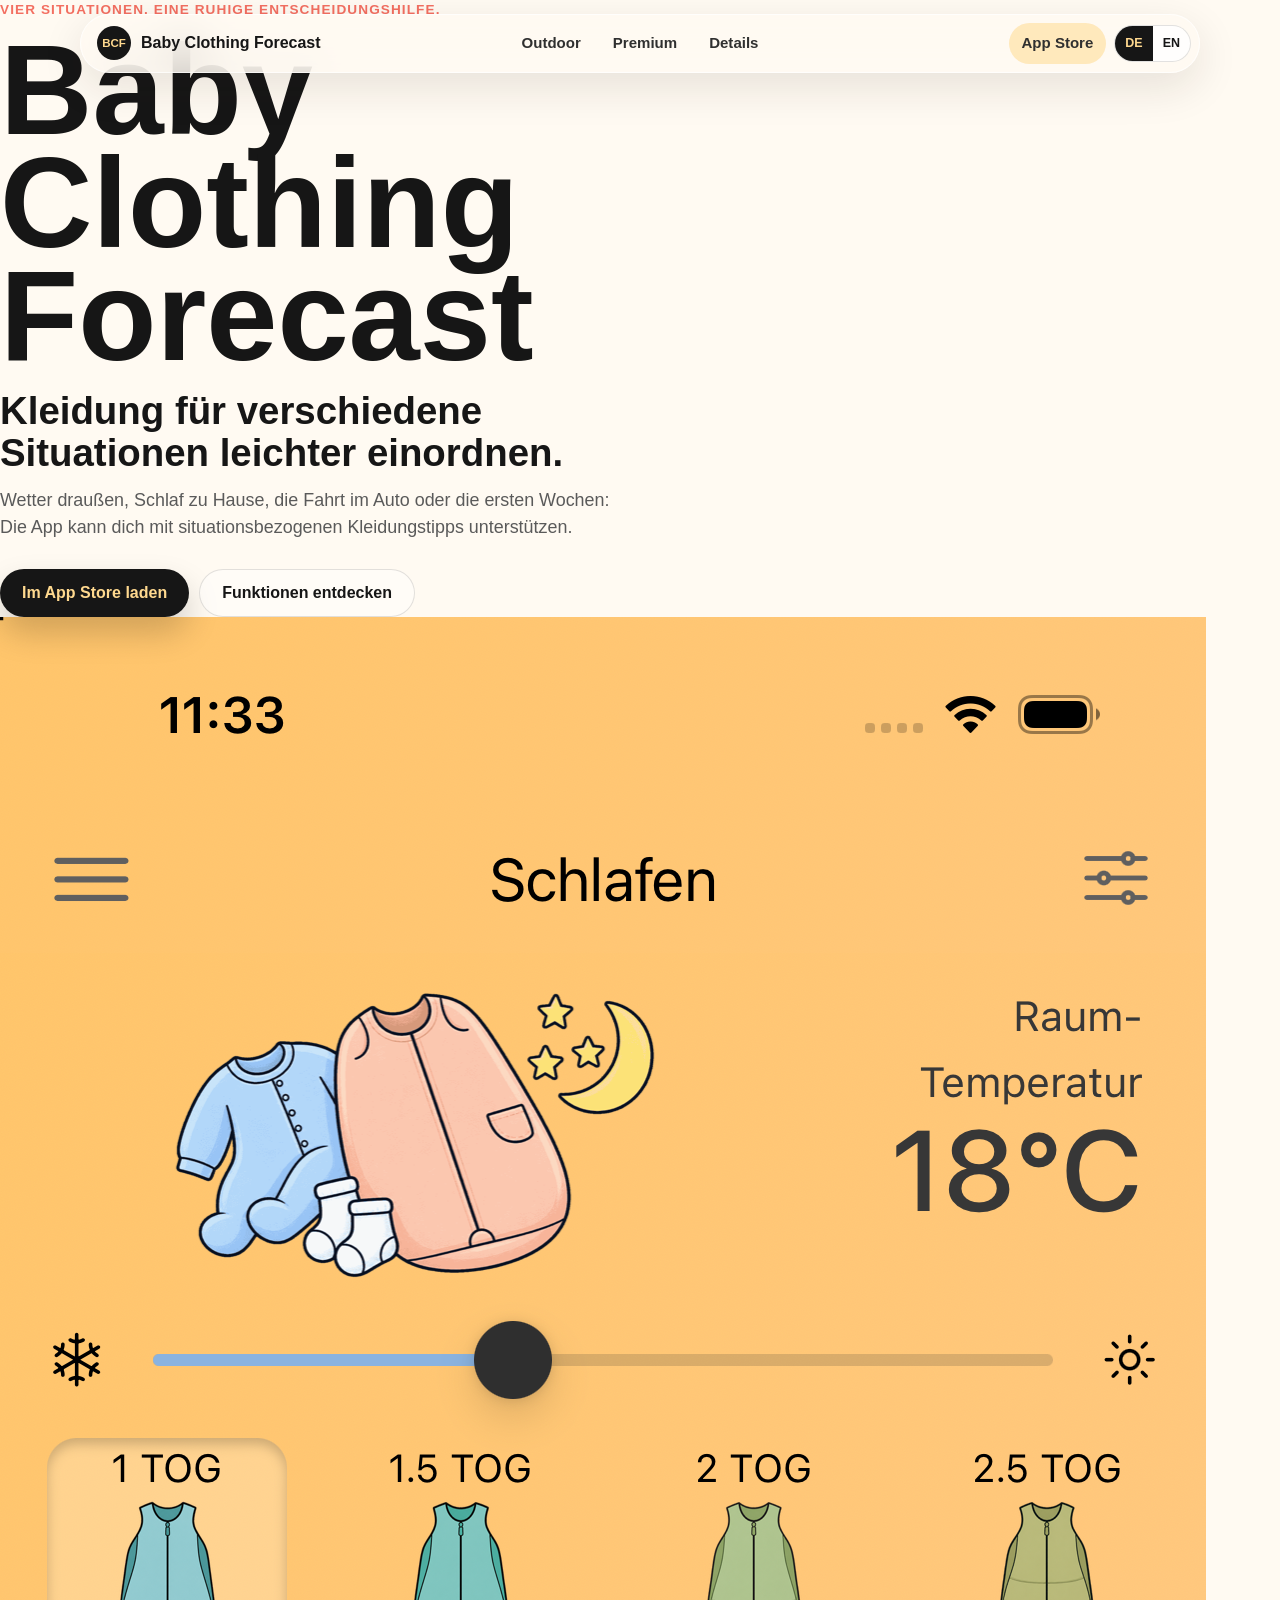
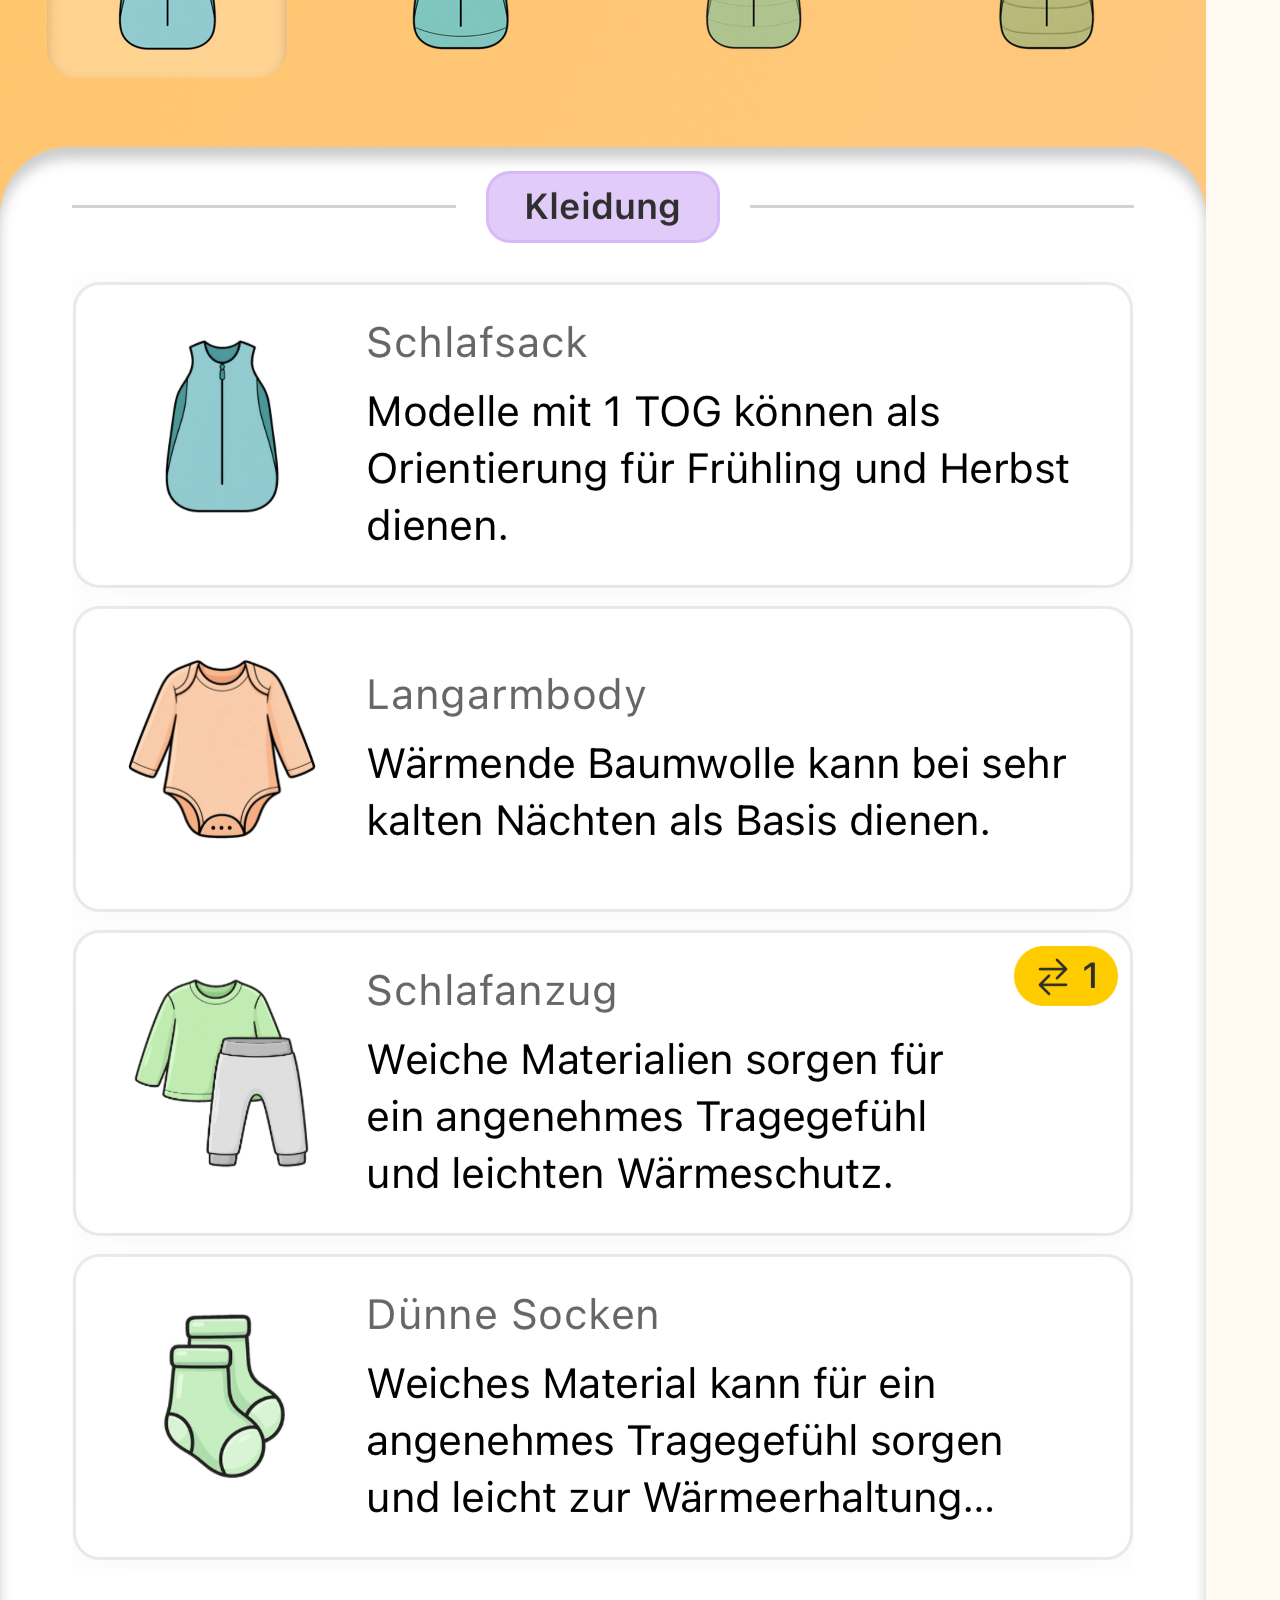
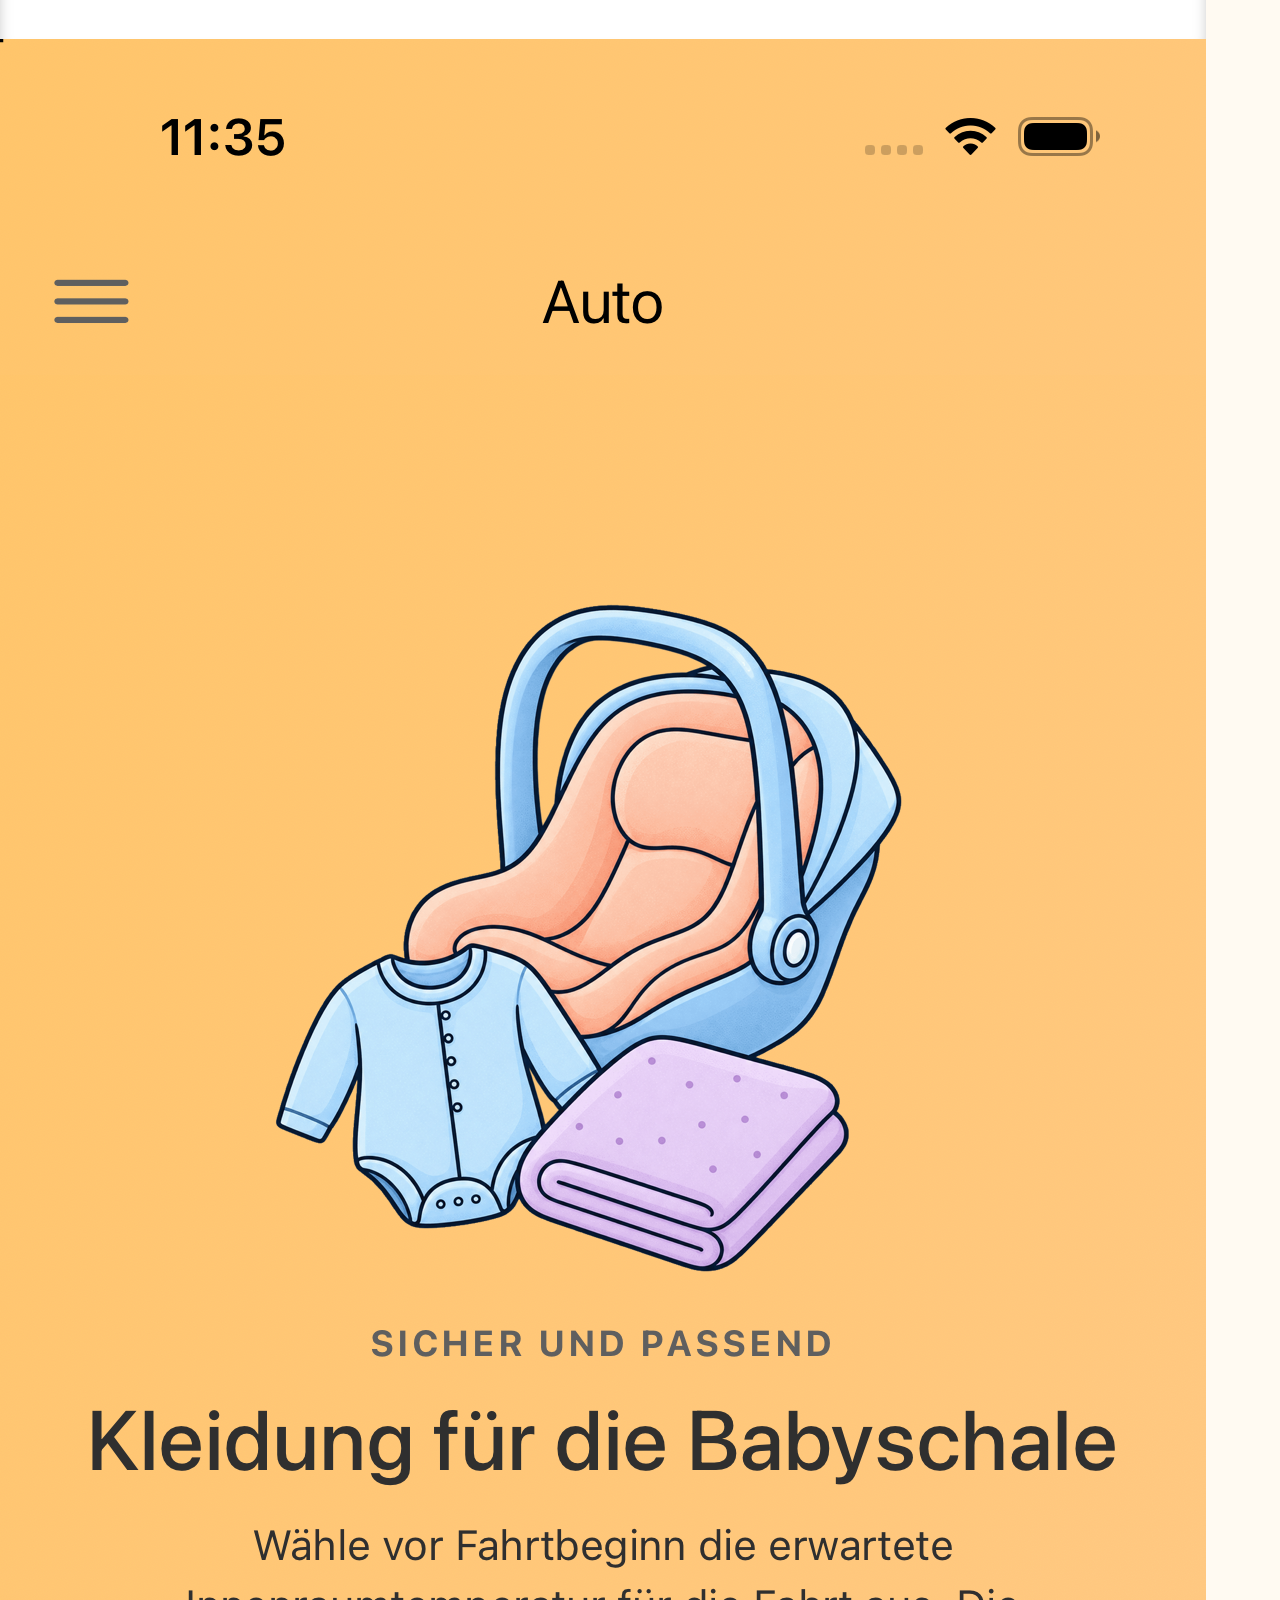
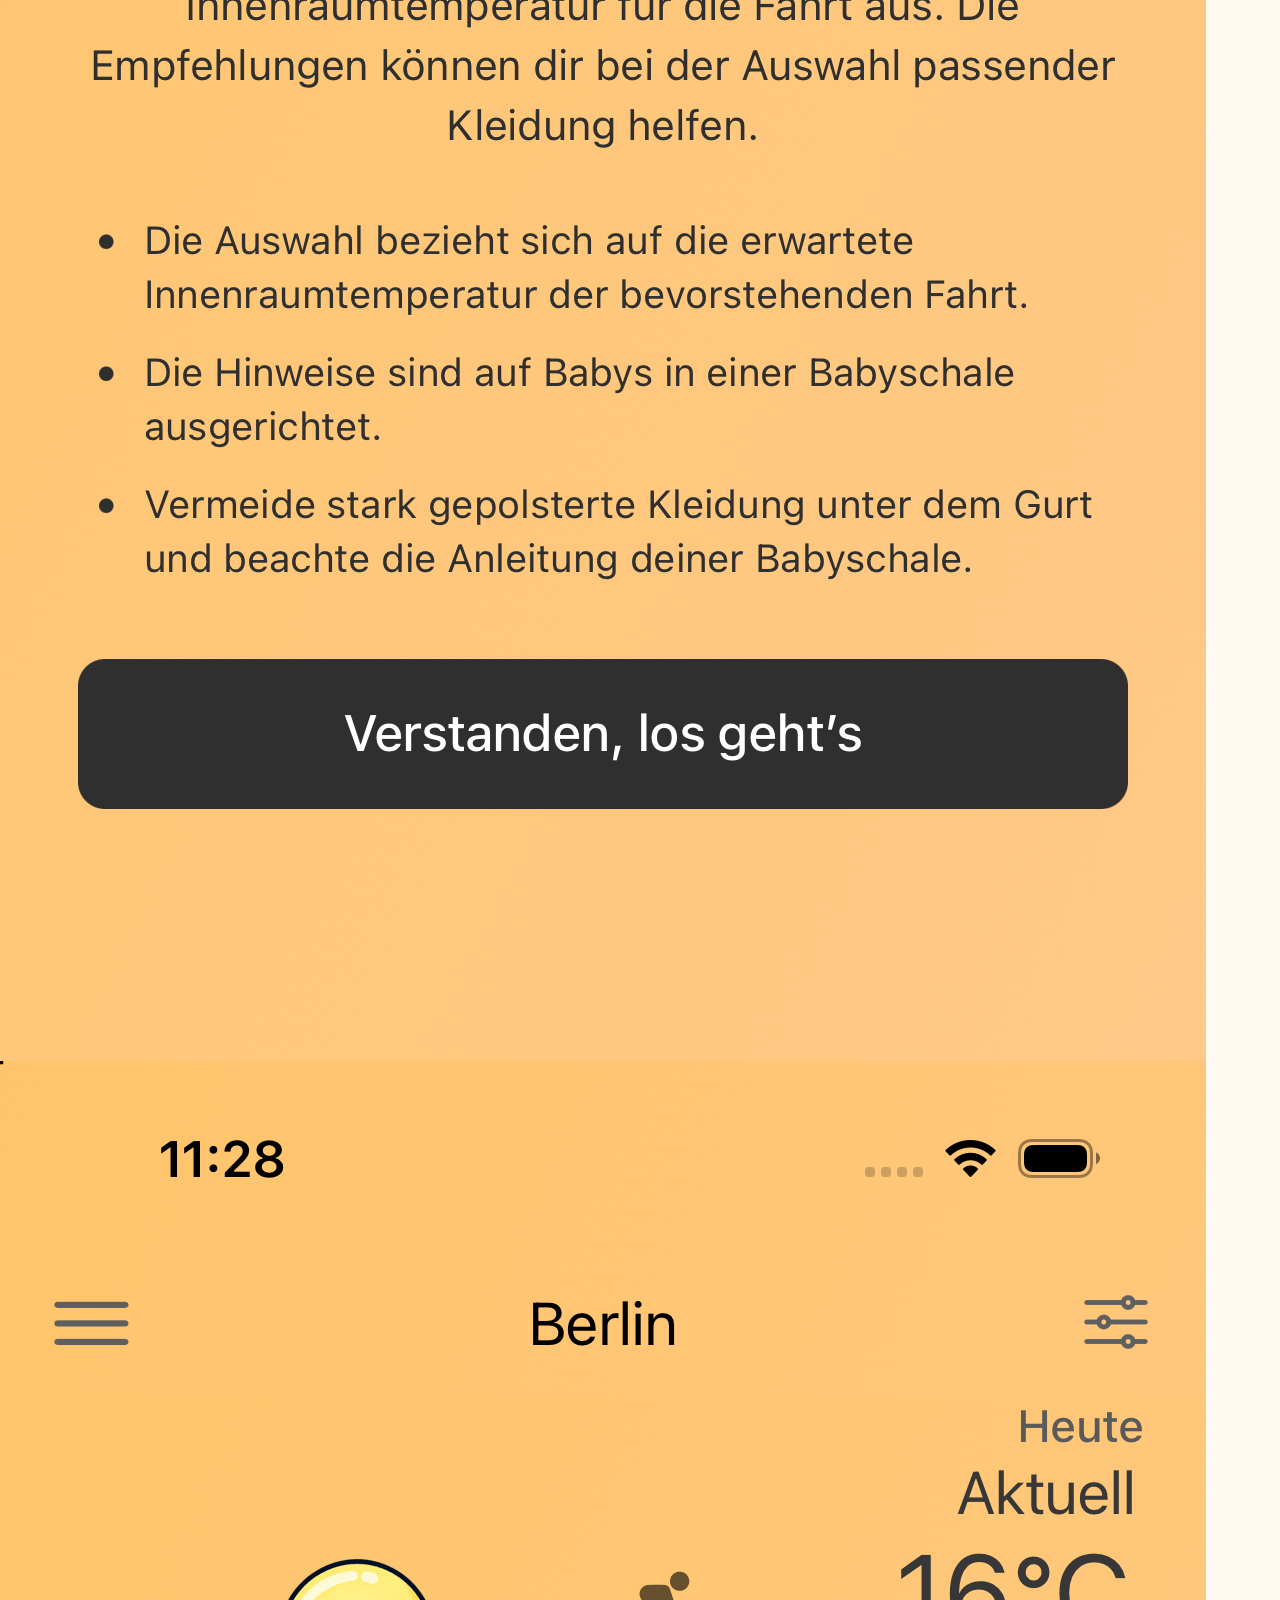
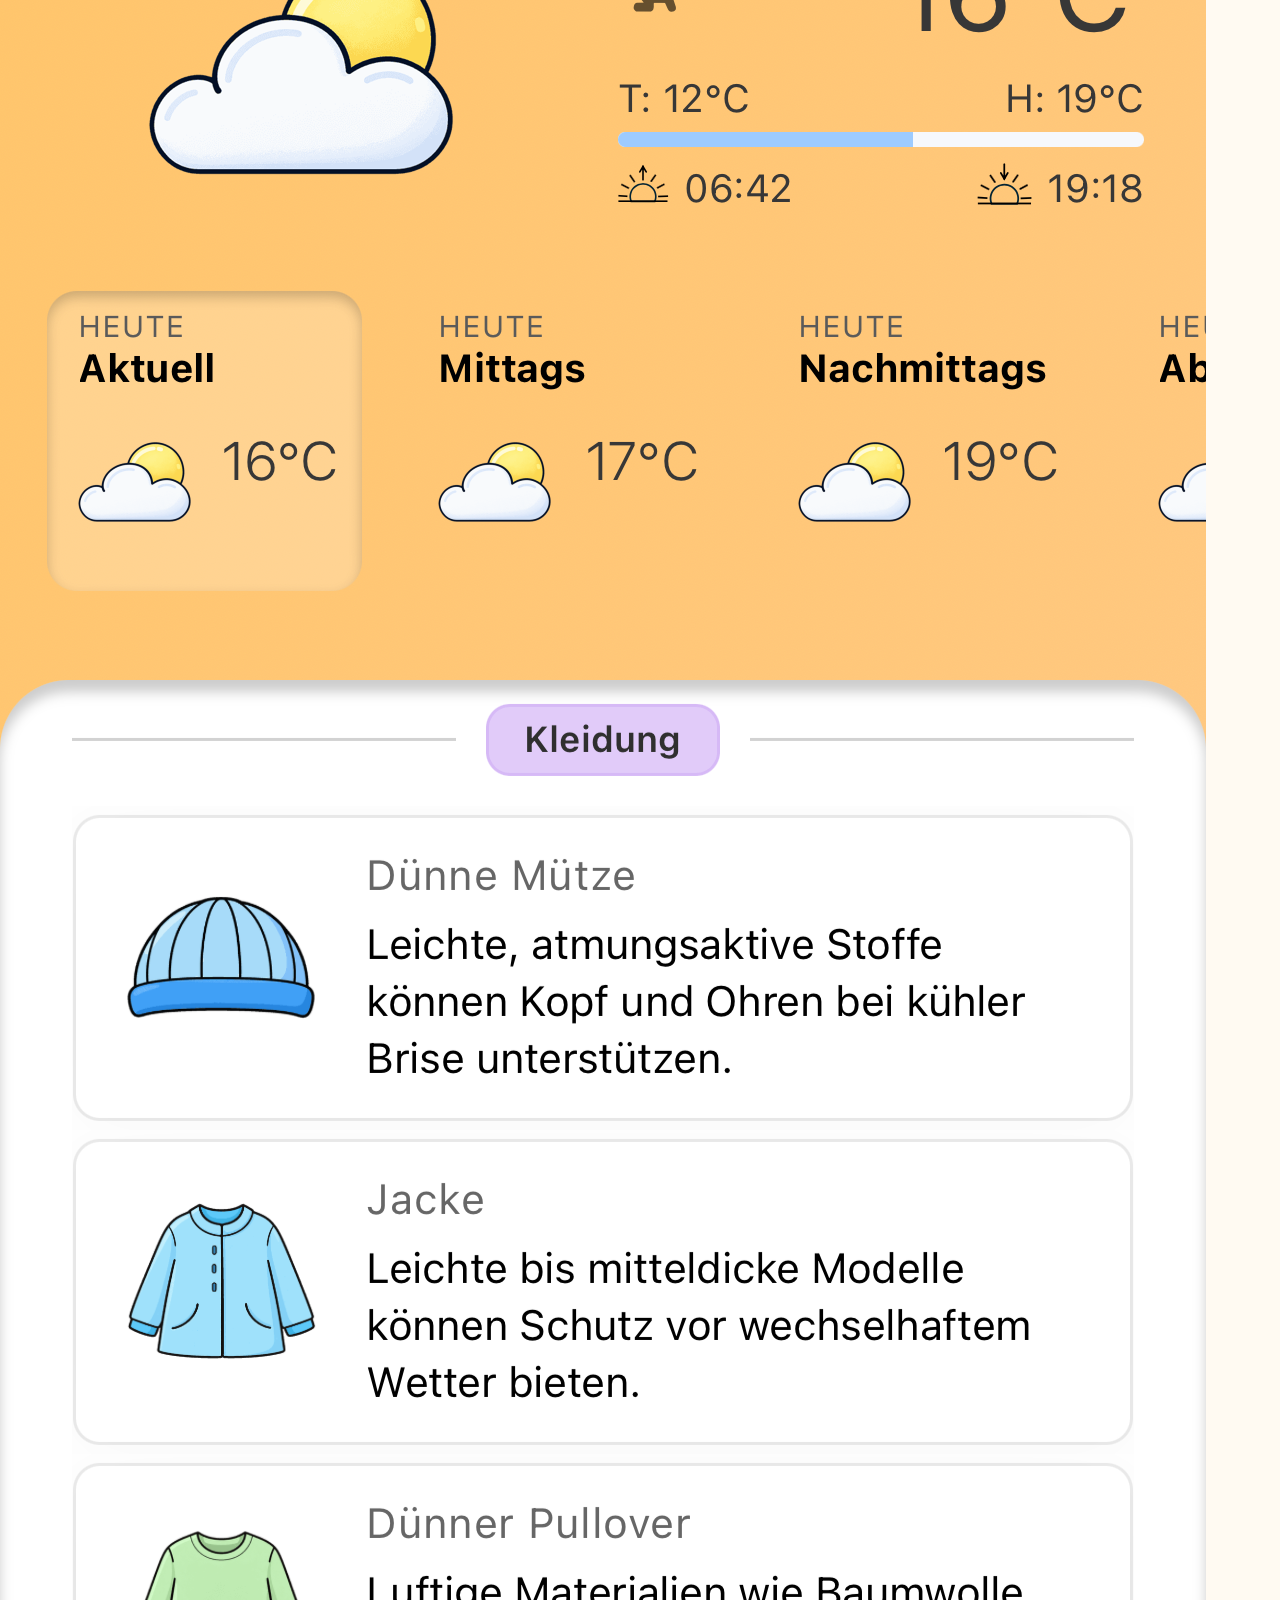
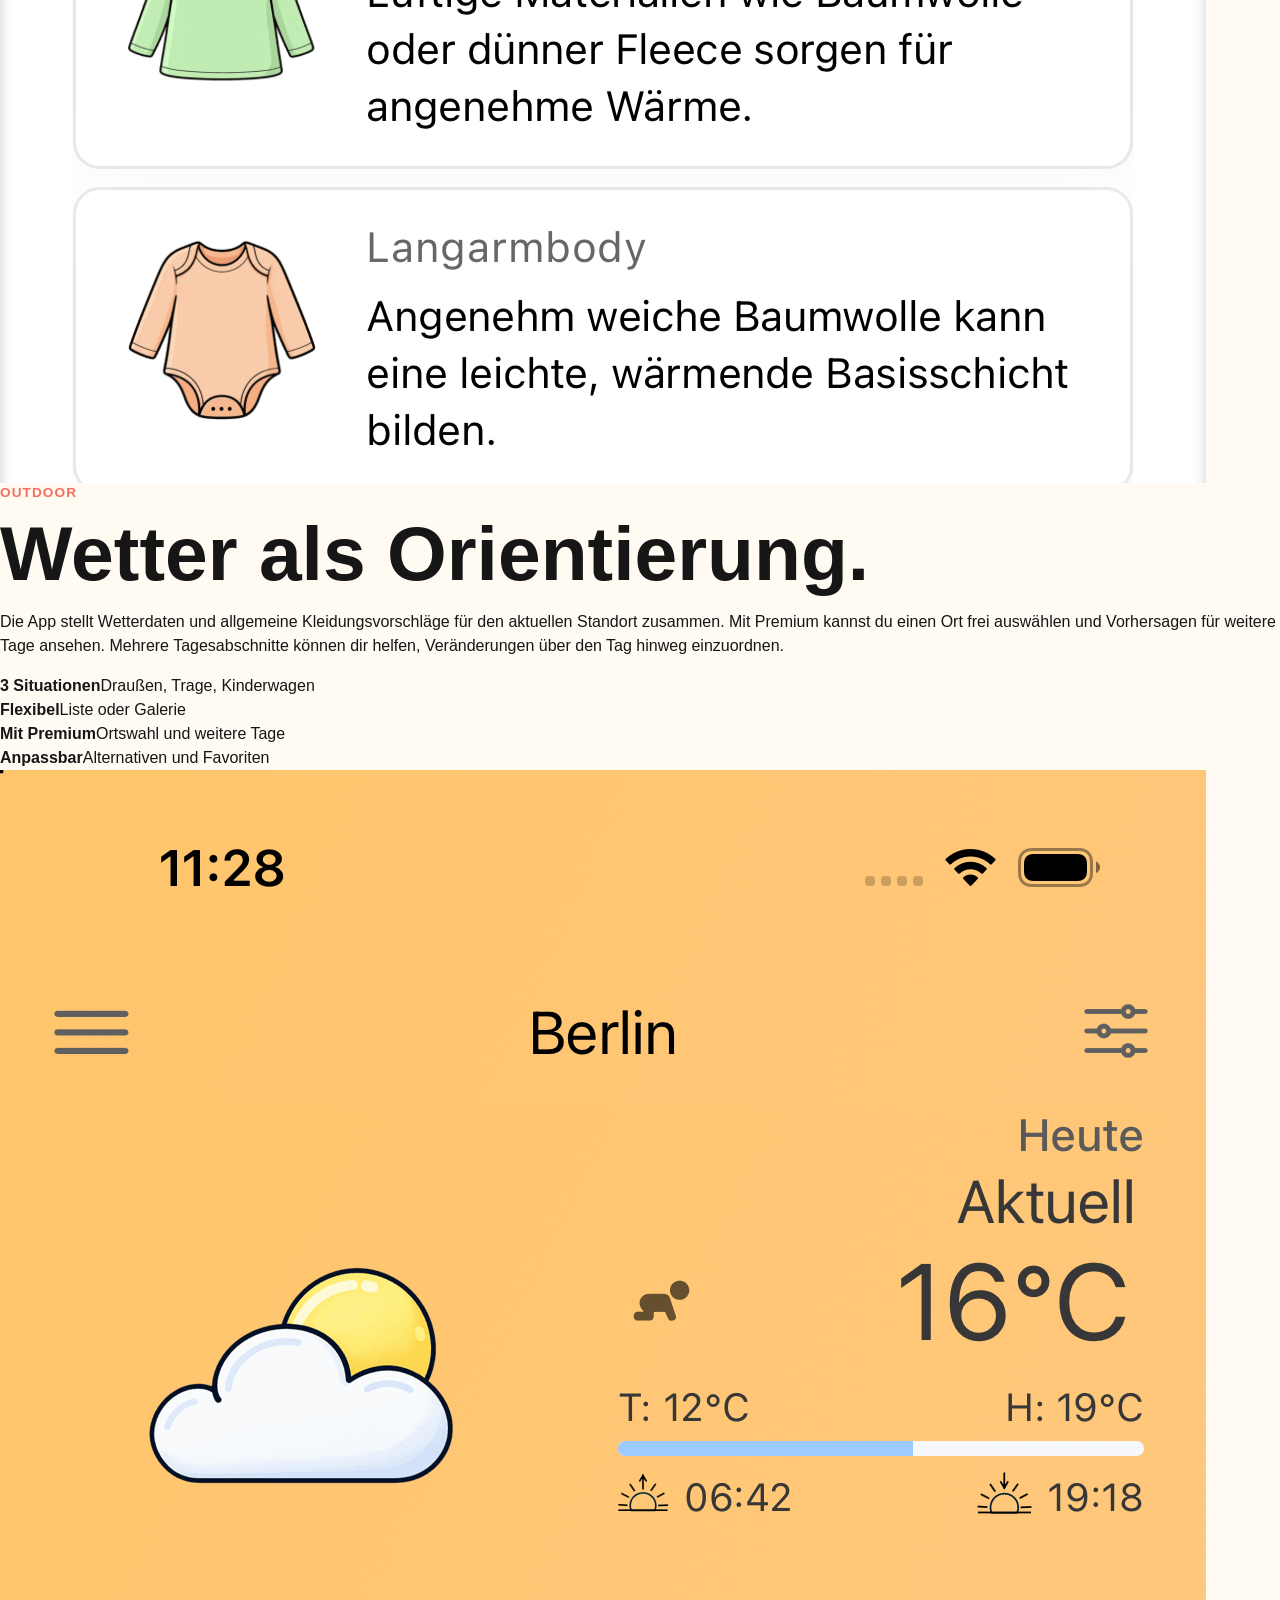
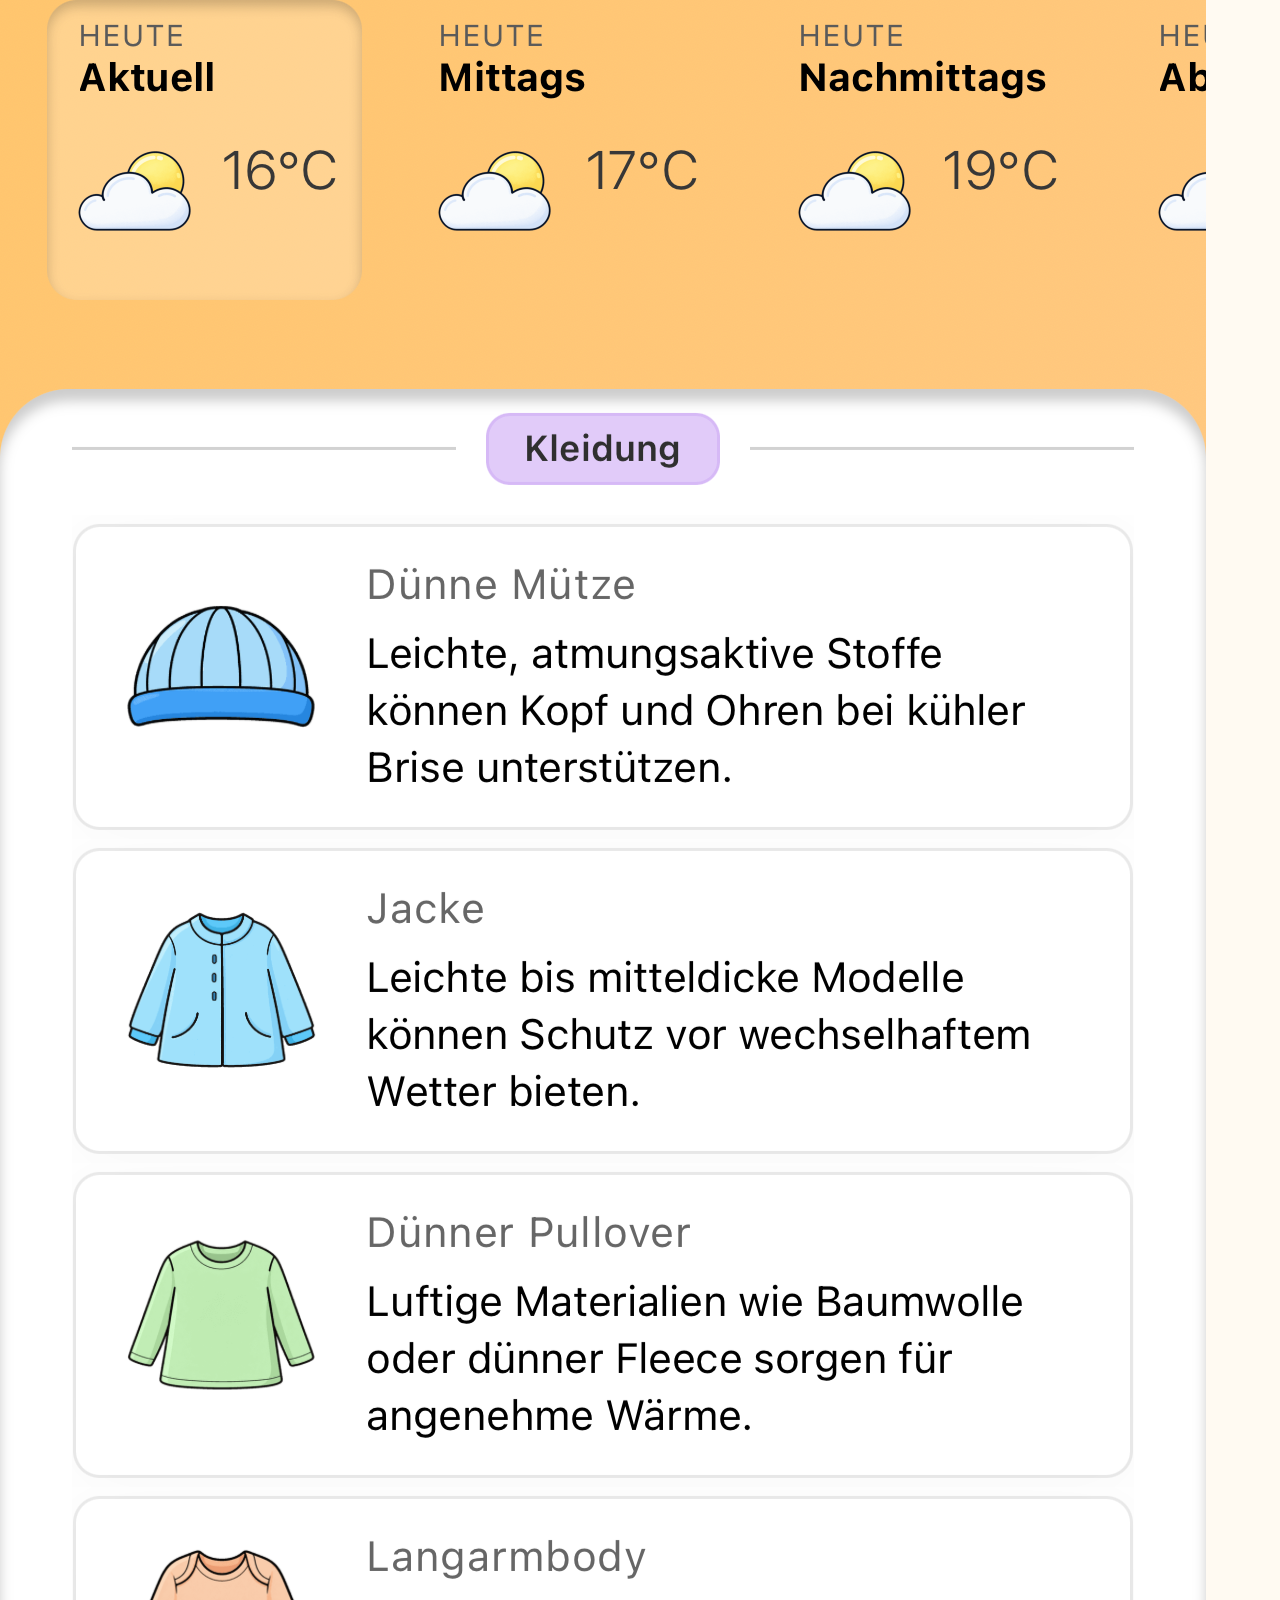
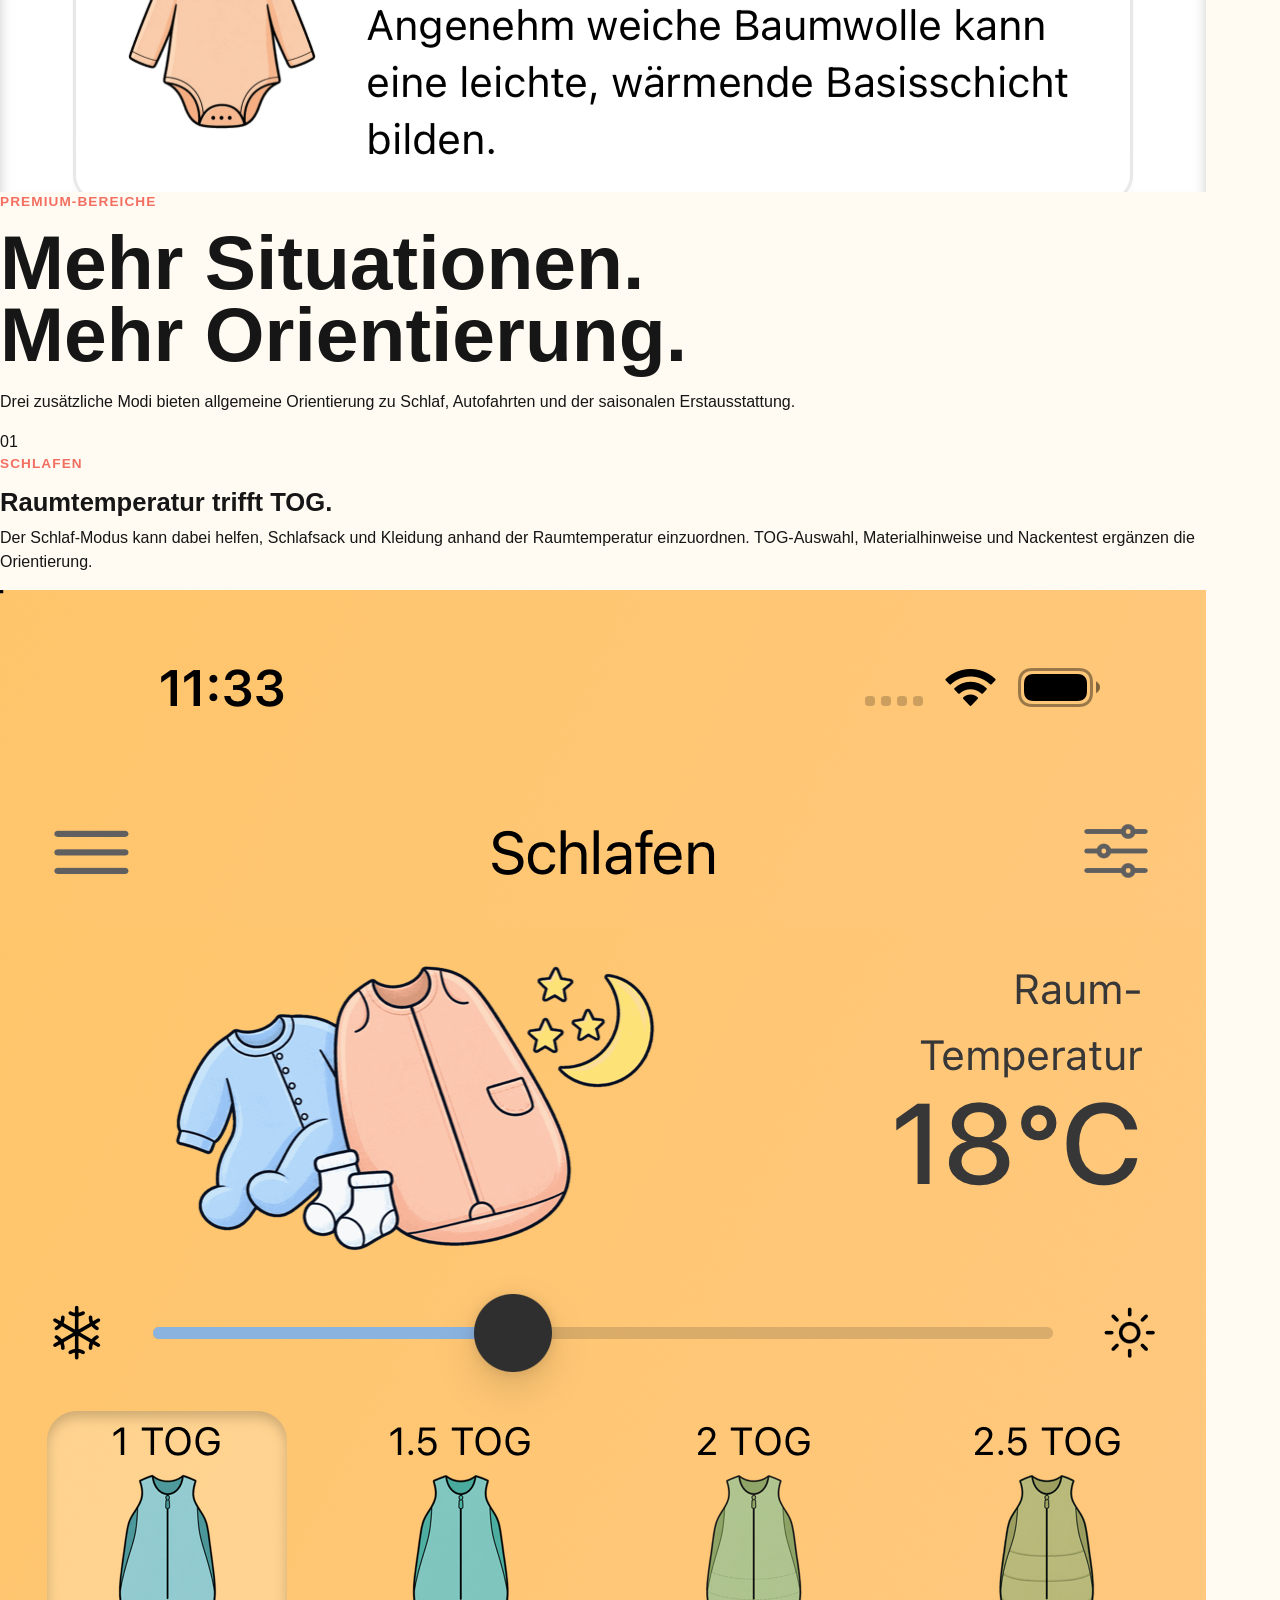
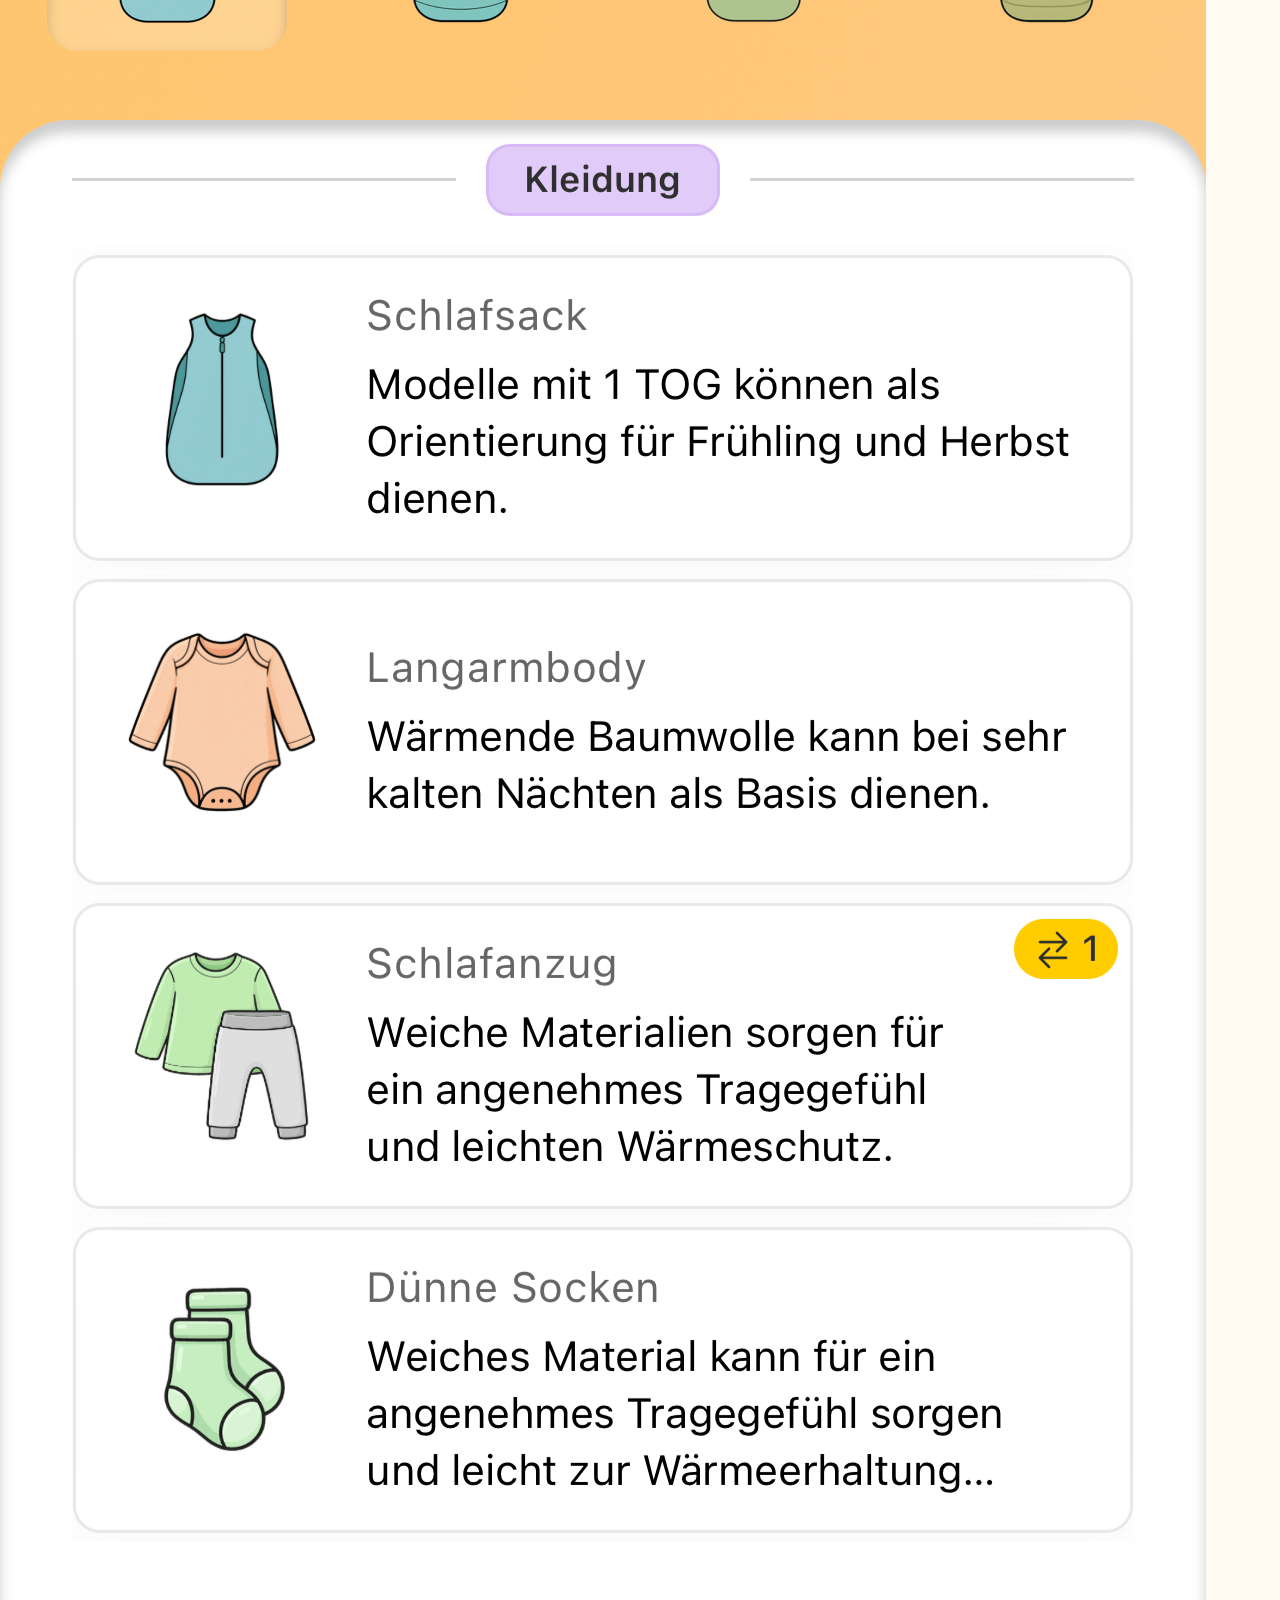
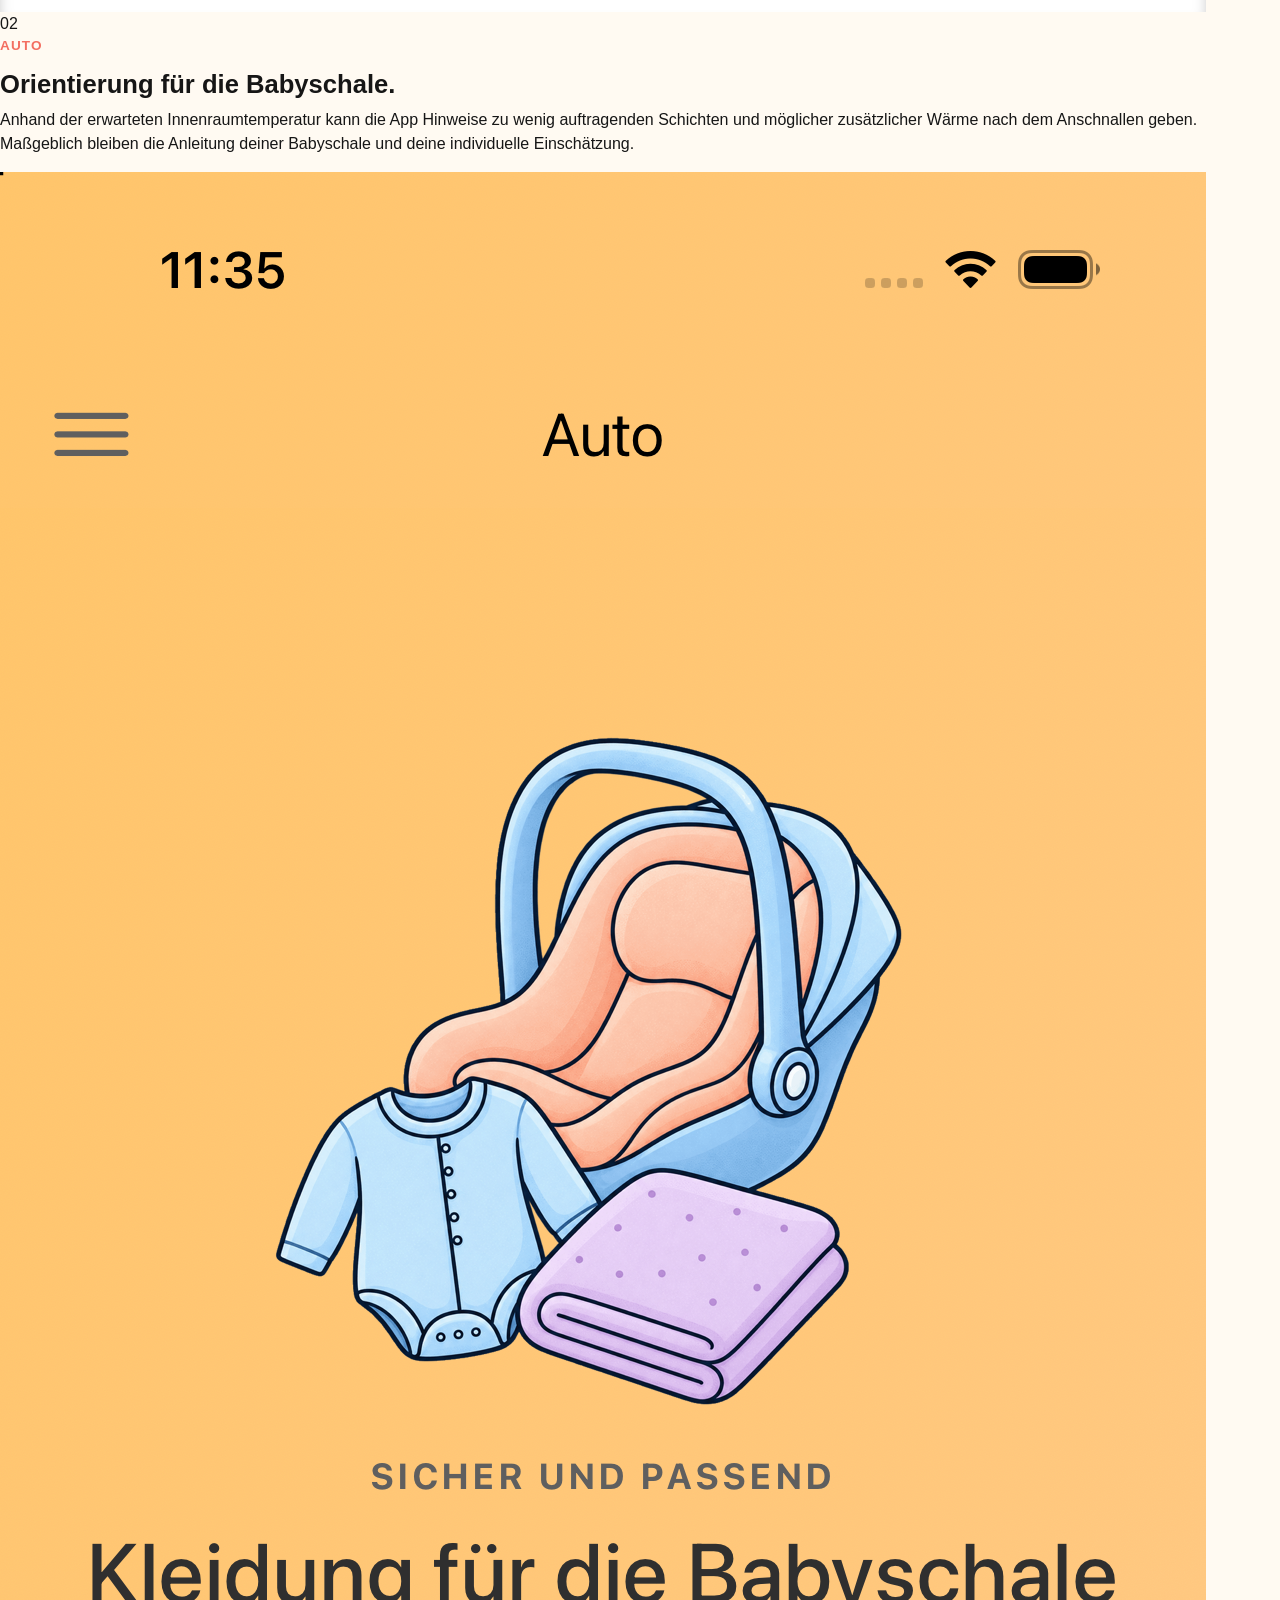
==== commit 66e2a561: "Update webside" ====
--- a/index.html
+++ b/index.html
@@ -4,267 +4,76 @@
   <meta charset="UTF-8" />
   <meta name="viewport" content="width=device-width, initial-scale=1.0" />
   <title>Baby Clothing Forecast</title>
-  <meta name="description" content="Baby Clothing Forecast unterstützt Eltern mit wetterbasierten Kleidungsempfehlungen und Orientierung für Schlafkleidung." />
-  <link rel="preconnect" href="https://fonts.googleapis.com">
-  <link rel="preconnect" href="https://fonts.gstatic.com" crossorigin>
-  <link href="https://fonts.googleapis.com/css2?family=Nunito:wght@500;700;800;900&display=swap" rel="stylesheet">
+  <meta name="description" content="Orientierung bei der Kleiderwahl für Wetter, Schlaf, Autofahrten und die Erstausstattung deines Babys." />
+  <meta name="referrer" content="no-referrer" />
   <link rel="stylesheet" href="assets/site.css" />
 </head>
-<body class="home-page">
+<body class="home-page home-v2">
   <header class="site-header" data-site-header>
-    <a class="brand" href="index.html" aria-label="Baby Clothing Forecast">
-      <span class="brand-mark">BCF</span>
-      <span>Baby Clothing Forecast</span>
-    </a>
+    <a class="brand" href="index.html" aria-label="Baby Clothing Forecast Startseite"><span class="brand-mark">BCF</span><span>Baby Clothing Forecast</span></a>
+    <nav class="site-nav" aria-label="Hauptnavigation"><a href="#outdoor">Outdoor</a><a href="#premium">Premium</a><a href="#details">Details</a></nav>
+    <div class="header-actions"><a class="nav-download" href="https://apps.apple.com/app/apple-store/id6738199616?pt=127446149&ct=Webpage&mt=8">App Store</a><div class="language-toggle" aria-label="Sprachauswahl / Language switcher"><button type="button" data-set-lang="de" class="active">DE</button><button type="button" data-set-lang="en">EN</button></div></div>
+  </header>
+  <main>
+    <section class="hero-v2 section-full">
+      <div class="hero-v2-copy reveal">
+        <p class="eyebrow"><span class="lang-de">Vier Situationen. Eine ruhige Entscheidungshilfe.</span><span class="lang-en">Four situations. One calm guide.</span></p>
+        <h1>Baby Clothing<br />Forecast</h1>
+        <p class="hero-lead"><span class="lang-de">Kleidung für verschiedene Situationen leichter einordnen.</span><span class="lang-en">Assess clothing for different situations a little more easily.</span></p>
+        <p class="hero-support"><span class="lang-de">Wetter draußen, Schlaf zu Hause, die Fahrt im Auto oder die ersten Wochen: Die App kann dich mit situationsbezogenen Kleidungstipps unterstützen.</span><span class="lang-en">Weather outside, sleep at home, car journeys or the first weeks: the app can support you with clothing tips for each situation.</span></p>
+        <div class="hero-ctas"><a class="primary-cta" href="https://apps.apple.com/app/apple-store/id6738199616?pt=127446149&ct=Webpage&mt=8"><span class="lang-de">Im App Store laden</span><span class="lang-en">Download on the App Store</span></a><a class="secondary-cta" href="#outdoor"><span class="lang-de">Funktionen entdecken</span><span class="lang-en">Explore features</span></a></div>
+      </div>
+      <div class="hero-stage" aria-label="Aktuelle Ansichten der Baby Clothing Forecast App">
+        <div class="device device-back device-sleep"><div class="device-screen"><img src="assets/app-sleep-current.png" alt="Aktueller Schlaf-Modus mit Raumtemperatur und TOG-Auswahl" /></div></div>
+        <div class="device device-back device-car"><div class="device-screen"><img src="assets/app-car-current.png" alt="Aktueller Auto-Modus mit Kleidungstipps für die Babyschale" /></div></div>
+        <div class="device device-main"><div class="device-screen"><img src="assets/app-outdoor-current.png" alt="Aktuelle Outdoor-Ansicht mit Wetter und Kleidungstipps" /></div></div>
+      </div>
+      <a class="scroll-cue" href="#outdoor" aria-label="Zu Outdoor scrollen"><span></span></a>
+    </section>
 
-    <nav class="site-nav" aria-label="Hauptnavigation">
-      <a href="#outdoor">
-        <span class="lang-de">Outdoor</span>
-        <span class="lang-en">Outdoor</span>
-      </a>
-      <a href="#sleep">
-        <span class="lang-de">Schlaf-Modus</span>
-        <span class="lang-en">Sleep Mode</span>
-      </a>
-      <a href="#download">
-        <span class="lang-de">Download</span>
-        <span class="lang-en">Download</span>
-      </a>
-    </nav>
-
-    <div class="header-actions">
-      <a class="nav-download" href="https://apps.apple.com/app/apple-store/id6738199616?pt=127446149&ct=Webpage&mt=8">
-        <span class="lang-de">App Store</span>
-        <span class="lang-en">App Store</span>
-      </a>
-      <div class="language-toggle" aria-label="Sprachauswahl / Language switcher">
-        <button type="button" data-set-lang="de" class="active">DE</button>
-        <button type="button" data-set-lang="en">EN</button>
-      </div>
-    </div>
-  </header>
-
-  <main>
-    <section class="hero section-full">
-      <div class="hero-copy">
-        <p class="eyebrow">
-          <span class="lang-de">Wetter draußen. Ruhe drinnen.</span>
-          <span class="lang-en">Weather outside. Calm inside.</span>
-        </p>
-        <h1>Baby Clothing Forecast</h1>
-        <p class="hero-lead">
-          <span class="lang-de">Kleidungsempfehlungen, die dich im Babyalltag unterstützen.</span>
-          <span class="lang-en">Clothing recommendations designed to support everyday life with your baby.</span>
-        </p>
-        <p class="hero-support">
-          <span class="lang-de">Die App kann dir helfen, passende Kleidung für Wetter und Schlaf besser einzuschätzen. Du behältst immer die Entscheidung, was sich für dein Baby richtig anfühlt.</span>
-          <span class="lang-en">The app can help you assess clothing for weather and sleep more easily. You always decide what feels right for your baby.</span>
-        </p>
-        <div class="hero-ctas">
-          <a class="primary-cta" href="https://apps.apple.com/app/apple-store/id6738199616?pt=127446149&ct=Webpage&mt=8">
-            <span class="lang-de">Im App Store laden</span>
-            <span class="lang-en">Download on the App Store</span>
-          </a>
-          <a class="secondary-cta" href="#features">
-            <span class="lang-de">Funktionen ansehen</span>
-            <span class="lang-en">Explore features</span>
-          </a>
-        </div>
-        <div class="mode-pills" aria-label="Aktive App-Bereiche">
-          <span>Outdoor</span>
-          <span>
-            <span class="lang-de">Schlaf-Modus</span>
-            <span class="lang-en">Sleep Mode</span>
-            <strong>Premium</strong>
-          </span>
+    <section id="outdoor" class="product-chapter outdoor-chapter section-full">
+      <div class="chapter-copy reveal">
+        <p class="eyebrow">Outdoor</p><h2><span class="lang-de">Wetter als Orientierung.</span><span class="lang-en">Weather as guidance.</span></h2>
+        <p><span class="lang-de">Die App stellt Wetterdaten und allgemeine Kleidungsvorschläge für den aktuellen Standort zusammen. Mit Premium kannst du einen Ort frei auswählen und Vorhersagen für weitere Tage ansehen. Mehrere Tagesabschnitte können dir helfen, Veränderungen über den Tag hinweg einzuordnen.</span><span class="lang-en">The app brings together weather data and general clothing suggestions for your current location. Premium lets you choose another place and view forecasts for later days. Several day intervals can help you assess changes throughout the day.</span></p>
+        <div class="fact-grid">
+          <div><strong><span class="lang-de">3 Situationen</span><span class="lang-en">3 situations</span></strong><span><span class="lang-de">Draußen, Trage, Kinderwagen</span><span class="lang-en">Outdoors, carrier, stroller</span></span></div>
+          <div><strong><span class="lang-de">Flexibel</span><span class="lang-en">Flexible</span></strong><span><span class="lang-de">Liste oder Galerie</span><span class="lang-en">List or gallery</span></span></div>
+          <div><strong><span class="lang-de">Mit Premium</span><span class="lang-en">With Premium</span></strong><span><span class="lang-de">Ortswahl und weitere Tage</span><span class="lang-en">Place search and later days</span></span></div>
+          <div><strong><span class="lang-de">Anpassbar</span><span class="lang-en">Adaptable</span></strong><span><span class="lang-de">Alternativen und Favoriten</span><span class="lang-en">Alternatives and favourites</span></span></div>
         </div>
       </div>
+      <div class="chapter-device reveal"><div class="device device-full"><div class="device-screen"><img src="assets/app-outdoor-current.png" alt="Outdoor-Ansicht der App für Hamburg" /></div></div></div>
+    </section>
 
-      <div class="hero-visual" data-depth="0.08">
-        <img src="assets/app_device_overview_light.png" alt="Baby Clothing Forecast App Screenshot mit wetterbasierten Kleidungsempfehlungen" />
+    <section id="premium" class="premium-suite">
+      <div class="premium-intro reveal"><p class="eyebrow"><span class="lang-de">Premium-Bereiche</span><span class="lang-en">Premium modes</span></p><h2><span class="lang-de">Mehr Situationen.<br />Mehr Orientierung.</span><span class="lang-en">More situations.<br />More guidance.</span></h2><p><span class="lang-de">Drei zusätzliche Modi bieten allgemeine Orientierung zu Schlaf, Autofahrten und der saisonalen Erstausstattung.</span><span class="lang-en">Three additional modes offer general guidance for sleep, car journeys and seasonal initial equipment.</span></p></div>
+      <article id="sleep" class="premium-story story-sleep">
+        <div class="story-copy reveal"><span class="story-index">01</span><p class="eyebrow"><span class="lang-de">Schlafen</span><span class="lang-en">Sleep</span></p><h3><span class="lang-de">Raumtemperatur trifft TOG.</span><span class="lang-en">Room temperature meets TOG.</span></h3><p><span class="lang-de">Der Schlaf-Modus kann dabei helfen, Schlafsack und Kleidung anhand der Raumtemperatur einzuordnen. TOG-Auswahl, Materialhinweise und Nackentest ergänzen die Orientierung.</span><span class="lang-en">Sleep Mode can help assess sleeping bags and clothing based on room temperature. TOG selection, material notes and the neck test add context.</span></p></div>
+        <div class="story-device reveal"><div class="device device-full"><div class="device-screen"><img src="assets/app-sleep-current.png" alt="Schlaf-Modus mit 18 Grad Raumtemperatur" /></div></div></div>
+      </article>
+      <article id="car" class="premium-story story-car">
+        <div class="story-copy reveal"><span class="story-index">02</span><p class="eyebrow"><span class="lang-de">Auto</span><span class="lang-en">Car</span></p><h3><span class="lang-de">Orientierung für die Babyschale.</span><span class="lang-en">Guidance for the infant carrier.</span></h3><p><span class="lang-de">Anhand der erwarteten Innenraumtemperatur kann die App Hinweise zu wenig auftragenden Schichten und möglicher zusätzlicher Wärme nach dem Anschnallen geben. Maßgeblich bleiben die Anleitung deiner Babyschale und deine individuelle Einschätzung.</span><span class="lang-en">Based on the expected cabin temperature, the app can provide guidance on low-bulk layers and possible additional warmth after buckling. Your infant carrier instructions and individual assessment remain decisive.</span></p></div>
+        <div class="story-device reveal"><div class="device device-full"><div class="device-screen"><img src="assets/app-car-current.png" alt="Auto-Modus mit Empfehlungen bei 20 Grad" /></div></div></div>
+      </article>
+      <article id="equipment" class="premium-story story-equipment">
+        <div class="story-copy reveal"><span class="story-index">03</span><p class="eyebrow"><span class="lang-de">Erstausstattung</span><span class="lang-en">Initial equipment</span></p><h3><span class="lang-de">Orientierung für die ersten Wochen.</span><span class="lang-en">Guidance for the first weeks.</span></h3><p><span class="lang-de">Eine saisonale Checkliste kann dir helfen, Kleidung, Accessoires und praktische Grundlagen rund um den erwarteten Geburtsmonat zu sortieren.</span><span class="lang-en">A seasonal checklist can help organise clothing, accessories and practical basics around the expected birth month.</span></p></div>
+        <div class="story-device reveal"><div class="device device-full"><div class="device-screen"><img src="assets/app-equipment-current.png" alt="Saisonale Checkliste für die Erstausstattung" /></div></div></div>
+      </article>
+    </section>
+
+    <section id="details" class="detail-band">
+      <div class="detail-heading reveal"><p class="eyebrow"><span class="lang-de">Im Alltag hilfreich</span><span class="lang-en">Useful every day</span></p><h2><span class="lang-de">Kleine Details,<br />die mitdenken.</span><span class="lang-en">Thoughtful<br />small details.</span></h2></div>
+      <div class="detail-list">
+        <article class="reveal"><span>↔</span><h3><span class="lang-de">Alternativen</span><span class="lang-en">Alternatives</span></h3><p><span class="lang-de">Andere Kleidungsstücke ansehen und Favoriten für später merken.</span><span class="lang-en">Explore other items and save favourites for later.</span></p></article>
+        <article class="reveal"><span>◐</span><h3>Light &amp; Dark</h3><p><span class="lang-de">Die Darstellung folgt auf Wunsch dem Erscheinungsbild deines Geräts.</span><span class="lang-en">The appearance can follow your device settings.</span></p></article>
+        <article class="reveal"><span>DE·EN</span><h3><span class="lang-de">Zweisprachig</span><span class="lang-en">Bilingual</span></h3><p><span class="lang-de">App und Website sind auf Deutsch und Englisch verfügbar.</span><span class="lang-en">The app and website are available in German and English.</span></p></article>
+        <article class="reveal"><span>○</span><h3><span class="lang-de">Offline im Blick</span><span class="lang-en">Offline-aware</span></h3><p><span class="lang-de">Gespeicherte Wetterdaten werden mit ihrem Datenstand transparent gekennzeichnet.</span><span class="lang-en">Cached weather data is clearly marked with its update time.</span></p></article>
       </div>
     </section>
-
-    <section id="outdoor" class="product-moment outdoor-moment section-full">
-      <div class="moment-copy reveal">
-        <p class="eyebrow">
-          <span class="lang-de">Outdoor</span>
-          <span class="lang-en">Outdoor</span>
-        </p>
-        <h2>
-          <span class="lang-de">Draußen besser einschätzen.</span>
-          <span class="lang-en">Assess outdoor clothing more easily.</span>
-        </h2>
-        <p>
-          <span class="lang-de">Baby Clothing Forecast verbindet Wetterdaten mit Kleidungsvorschlägen für deinen Standort oder einen Ort deiner Wahl. Die Empfehlungen können dir helfen, Temperatur, Tageszeit und Wetterlage im Blick zu behalten.</span>
-          <span class="lang-en">Baby Clothing Forecast combines weather data with clothing suggestions for your current location or a place of your choice. Recommendations can help you keep temperature, time of day and weather conditions in view.</span>
-        </p>
-        <ul class="feature-list">
-          <li>
-            <span class="lang-de">Vorhersage für mehrere Tagesabschnitte</span>
-            <span class="lang-en">Forecasts across multiple day intervals</span>
-          </li>
-          <li>
-            <span class="lang-de">Modus für Trage oder Kinderwagen</span>
-            <span class="lang-en">Modes for baby carrier or stroller</span>
-          </li>
-          <li>
-            <span class="lang-de">Hinweise zu Hitze, Kälte, UV, Wind oder Regen</span>
-            <span class="lang-en">Notes for heat, cold, UV, wind or rain</span>
-          </li>
-        </ul>
-      </div>
-      <div class="moment-visual reveal">
-        <img src="assets/store_screen_gallery.png" alt="Galerieansicht der App mit Wetter und Kleidungsempfehlungen" />
-      </div>
-    </section>
-
-    <section id="sleep" class="product-moment sleep-moment section-full">
-      <div class="sleep-backdrop" aria-hidden="true"></div>
-      <div class="moment-visual sleep-device-visual reveal">
-        <div class="phone-device" aria-label="Schlaf-Modus der Baby Clothing Forecast App mit Raumtemperatur und TOG-Auswahl">
-          <span class="phone-button phone-button-left-top" aria-hidden="true"></span>
-          <span class="phone-button phone-button-left-mid" aria-hidden="true"></span>
-          <span class="phone-button phone-button-left-bottom" aria-hidden="true"></span>
-          <span class="phone-button phone-button-right" aria-hidden="true"></span>
-          <div class="phone-screen">
-            <img src="assets/sleep_mode_screen.png" alt="" />
-          </div>
-        </div>
-      </div>
-      <div class="moment-copy reveal">
-        <p class="eyebrow premium-label">
-          <span class="lang-de">Schlaf-Modus</span>
-          <span class="lang-en">Sleep Mode</span>
-          <strong>Premium</strong>
-        </p>
-        <h2>
-          <span class="lang-de">Mehr Orientierung für die Nacht.</span>
-          <span class="lang-en">More guidance for the night.</span>
-        </h2>
-        <p>
-          <span class="lang-de">Der Schlaf-Modus kann dich dabei unterstützen, Schlafkleidung anhand der Raumtemperatur besser einzuordnen. TOG-Werte, Materialhinweise und der Nackentest dienen als praktische Orientierung im Alltag.</span>
-          <span class="lang-en">Sleep Mode can support your assessment of sleepwear based on room temperature. TOG values, material notes and the neck test are practical guidance for everyday use.</span>
-        </p>
-        <div class="sleep-metrics">
-          <span>TOG</span>
-          <span>16-20 °C</span>
-          <span>
-            <span class="lang-de">Nackentest</span>
-            <span class="lang-en">Neck test</span>
-          </span>
-        </div>
-      </div>
-    </section>
-
-    <section id="features" class="feature-showcase">
-      <div class="section-heading reveal">
-        <p class="eyebrow">
-          <span class="lang-de">Im Alltag anpassbar</span>
-          <span class="lang-en">Adaptable in everyday life</span>
-        </p>
-        <h2>
-          <span class="lang-de">Empfehlungen verstehen und anpassen.</span>
-          <span class="lang-en">Understand and adapt recommendations.</span>
-        </h2>
-      </div>
-
-      <div class="feature-grid">
-        <article class="feature-card reveal">
-          <img src="assets/store_screen_alternatives.png" alt="Alternative Empfehlungen und Favoriten in der App" />
-          <h3>
-            <span class="lang-de">Alternativen und Favoriten</span>
-            <span class="lang-en">Alternatives and favorites</span>
-          </h3>
-          <p>
-            <span class="lang-de">Wenn ein Kleidungsstück nicht passt oder nicht verfügbar ist, können Alternativen und Favoriten helfen, Empfehlungen besser an deinen Alltag anzupassen.</span>
-            <span class="lang-en">When an item does not fit or is not available, alternatives and favorites can help adapt recommendations to your everyday life.</span>
-          </p>
-        </article>
-
-        <article class="feature-card reveal">
-          <img src="assets/store_screen_modes.png" alt="Light und Dark Mode der App" />
-          <h3>
-            <span class="lang-de">Light und Dark Mode</span>
-            <span class="lang-en">Light and Dark Mode</span>
-          </h3>
-          <p>
-            <span class="lang-de">Die App passt sich der Darstellung deines Geräts an und bleibt dadurch tagsüber hell und nachts angenehm ruhig.</span>
-            <span class="lang-en">The app follows your device appearance, staying bright during the day and calmer at night.</span>
-          </p>
-        </article>
-
-        <article class="feature-card compact-card reveal">
-          <h3>
-            <span class="lang-de">Deutsch und Englisch</span>
-            <span class="lang-en">German and English</span>
-          </h3>
-          <p>
-            <span class="lang-de">Website und App unterstützen Deutsch und Englisch, inklusive schneller Sprachauswahl.</span>
-            <span class="lang-en">The website and app support German and English, including quick language switching.</span>
-          </p>
-        </article>
-
-        <article class="feature-card compact-card reveal">
-          <h3>
-            <span class="lang-de">Transparente Orientierung</span>
-            <span class="lang-en">Transparent guidance</span>
-          </h3>
-          <p>
-            <span class="lang-de">Texte bleiben bewusst vorsichtig: Empfehlungen können unterstützen, während individuelle Faktoren immer zählen.</span>
-            <span class="lang-en">Wording stays deliberately careful: recommendations can support you, while individual factors always matter.</span>
-          </p>
-        </article>
-      </div>
-    </section>
-
-    <section class="trust-strip guidance-note reveal" aria-label="Hinweis">
-      <p>
-        <span class="lang-de">Unsere Empfehlungen dienen als Orientierung. Bitte berücksichtige die individuellen Bedürfnisse und das Temperaturempfinden deines Kindes - die endgültige Entscheidung liegt bei dir.</span>
-        <span class="lang-en">Our recommendations are intended as guidance. Please consider your child's individual needs and temperature perception - the final decision is yours.</span>
-      </p>
-    </section>
-
-    <section id="download" class="download-section reveal">
-      <p class="eyebrow">
-        <span class="lang-de">Jetzt ausprobieren</span>
-        <span class="lang-en">Try it now</span>
-      </p>
-      <h2>
-        <span class="lang-de">Eine App für Wetter draußen und Ruhe drinnen.</span>
-        <span class="lang-en">One app for weather outside and calm inside.</span>
-      </h2>
-      <p>
-        <span class="lang-de">Baby Clothing Forecast ist im App Store verfügbar.</span>
-        <span class="lang-en">Baby Clothing Forecast is available on the App Store.</span>
-      </p>
-      <a class="primary-cta" href="https://apps.apple.com/app/apple-store/id6738199616?pt=127446149&ct=Webpage&mt=8">
-        <span class="lang-de">Im App Store laden</span>
-        <span class="lang-en">Download on the App Store</span>
-      </a>
-    </section>
+    <section class="guidance-v2 reveal" aria-label="Hinweis"><span class="guidance-mark">i</span><p><span class="lang-de">Unsere Bekleidungstipps geben allgemeine Orientierung und ersetzen keine medizinische Beratung. Beachte die tatsächlichen Bedingungen, die Bedürfnisse deines Kindes und die Herstellerhinweise zu Schlafsäcken, Tragehilfen und Kindersitzen.</span><span class="lang-en">Our clothing tips provide general guidance and do not replace medical advice. Consider the actual conditions, your child's needs and the manufacturer instructions for sleeping bags, baby carriers and child car seats.</span></p></section>
+    <section id="download" class="download-v2 reveal"><p class="eyebrow"><span class="lang-de">Im App Store</span><span class="lang-en">On the App Store</span></p><h2><span class="lang-de">Für die kleinen<br />Entscheidungen jeden Tag.</span><span class="lang-en">For the small<br />choices every day.</span></h2><a class="primary-cta" href="https://apps.apple.com/app/apple-store/id6738199616?pt=127446149&ct=Webpage&mt=8"><span class="lang-de">Baby Clothing Forecast laden</span><span class="lang-en">Download Baby Clothing Forecast</span></a></section>
   </main>
-
-  <footer class="site-footer">
-    <div>
-      <strong>Baby Clothing Forecast</strong>
-      <p>
-        <span class="lang-de">&copy; 2026 Baby Clothing Forecast. Alle Rechte vorbehalten.</span>
-        <span class="lang-en">&copy; 2026 Baby Clothing Forecast. All rights reserved.</span>
-      </p>
-    </div>
-    <nav aria-label="Rechtliches">
-      <a href="privacy.html">
-        <span class="lang-de">Datenschutzerklärung</span>
-        <span class="lang-en">Privacy Policy</span>
-      </a>
-      <a href="impressum.html">
-        <span class="lang-de">Impressum</span>
-        <span class="lang-en">Imprint</span>
-      </a>
-    </nav>
-  </footer>
-
+  <footer class="site-footer"><div><strong>Baby Clothing Forecast · BCF Labs GbR</strong><p><span class="lang-de">&copy; 2026 BCF Labs GbR. Alle Rechte vorbehalten.</span><span class="lang-en">&copy; 2026 BCF Labs GbR. All rights reserved.</span></p></div><nav aria-label="Rechtliches / Legal"><a href="privacy.html"><span class="lang-de">Datenschutzerklärung</span><span class="lang-en">Privacy Policy</span></a><a href="impressum.html"><span class="lang-de">Impressum</span><span class="lang-en">Imprint</span></a></nav></footer>
   <script src="assets/site.js"></script>
 </body>
 </html>
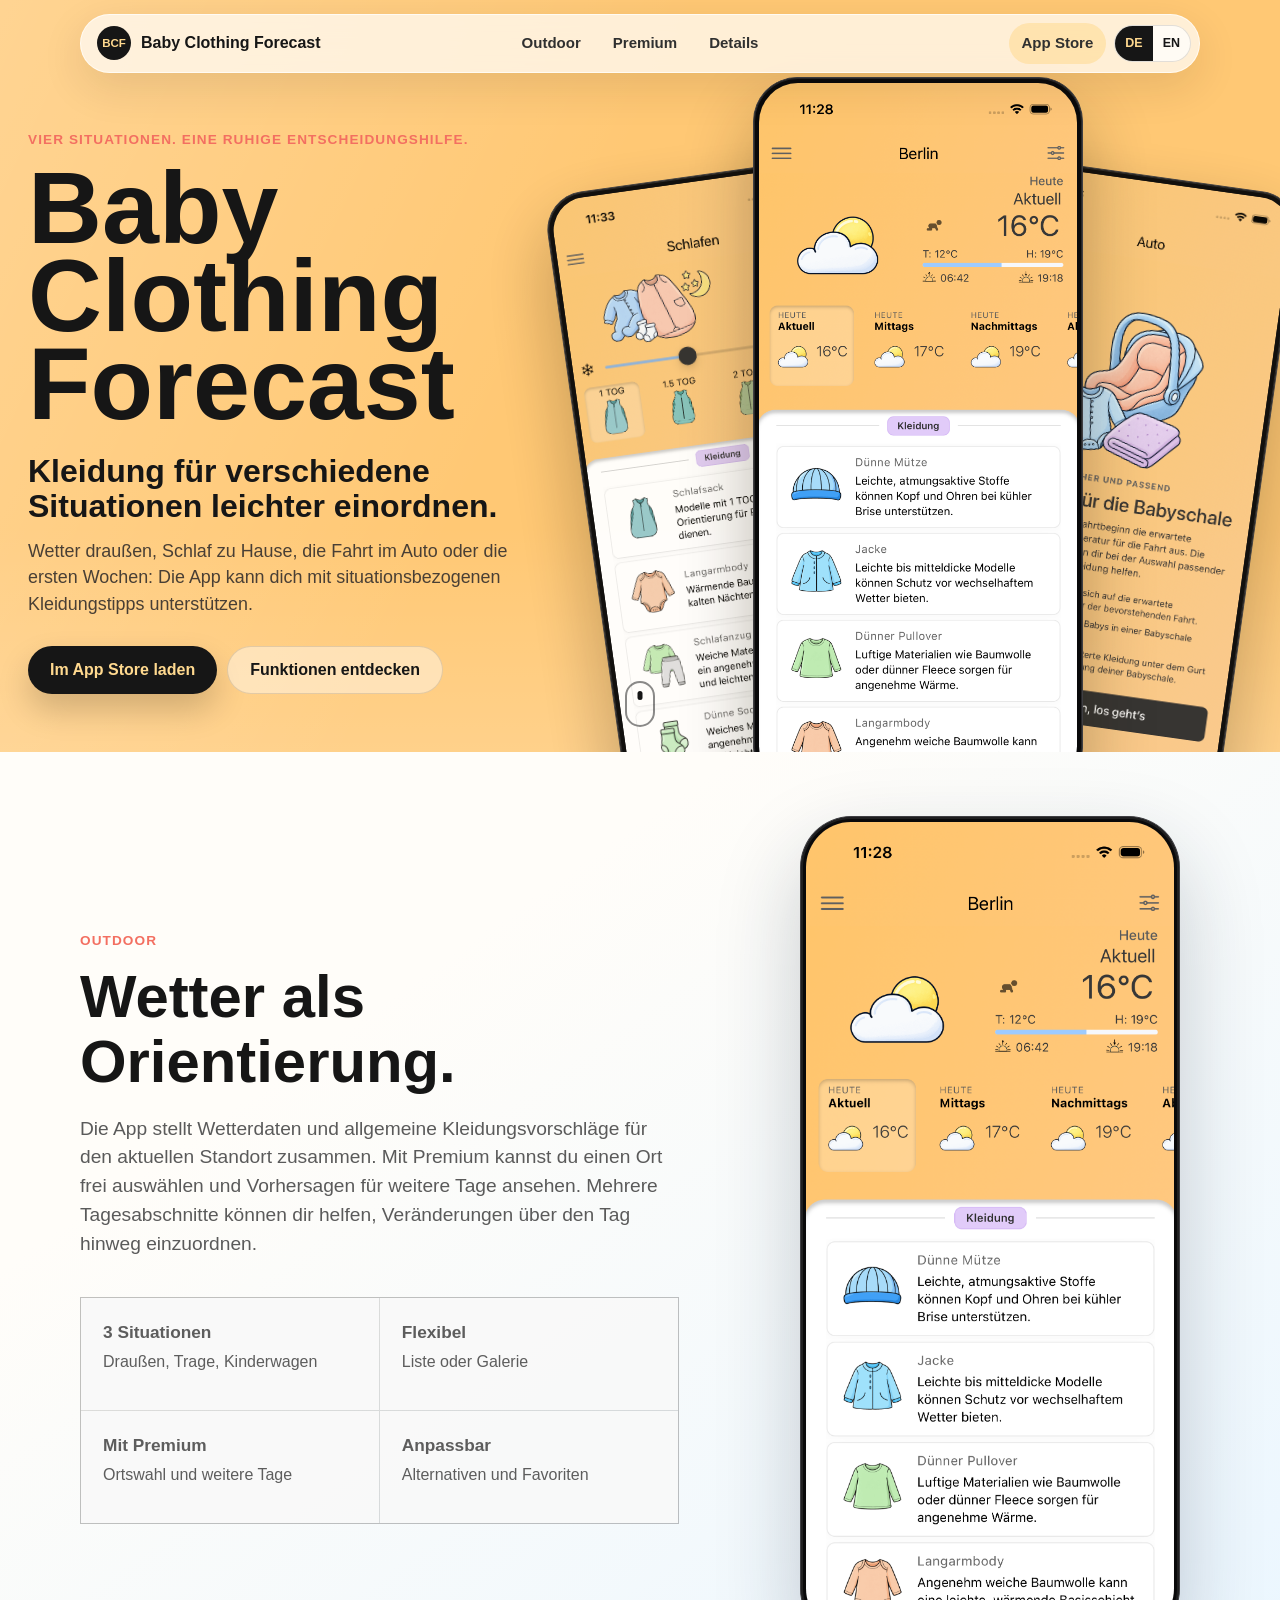
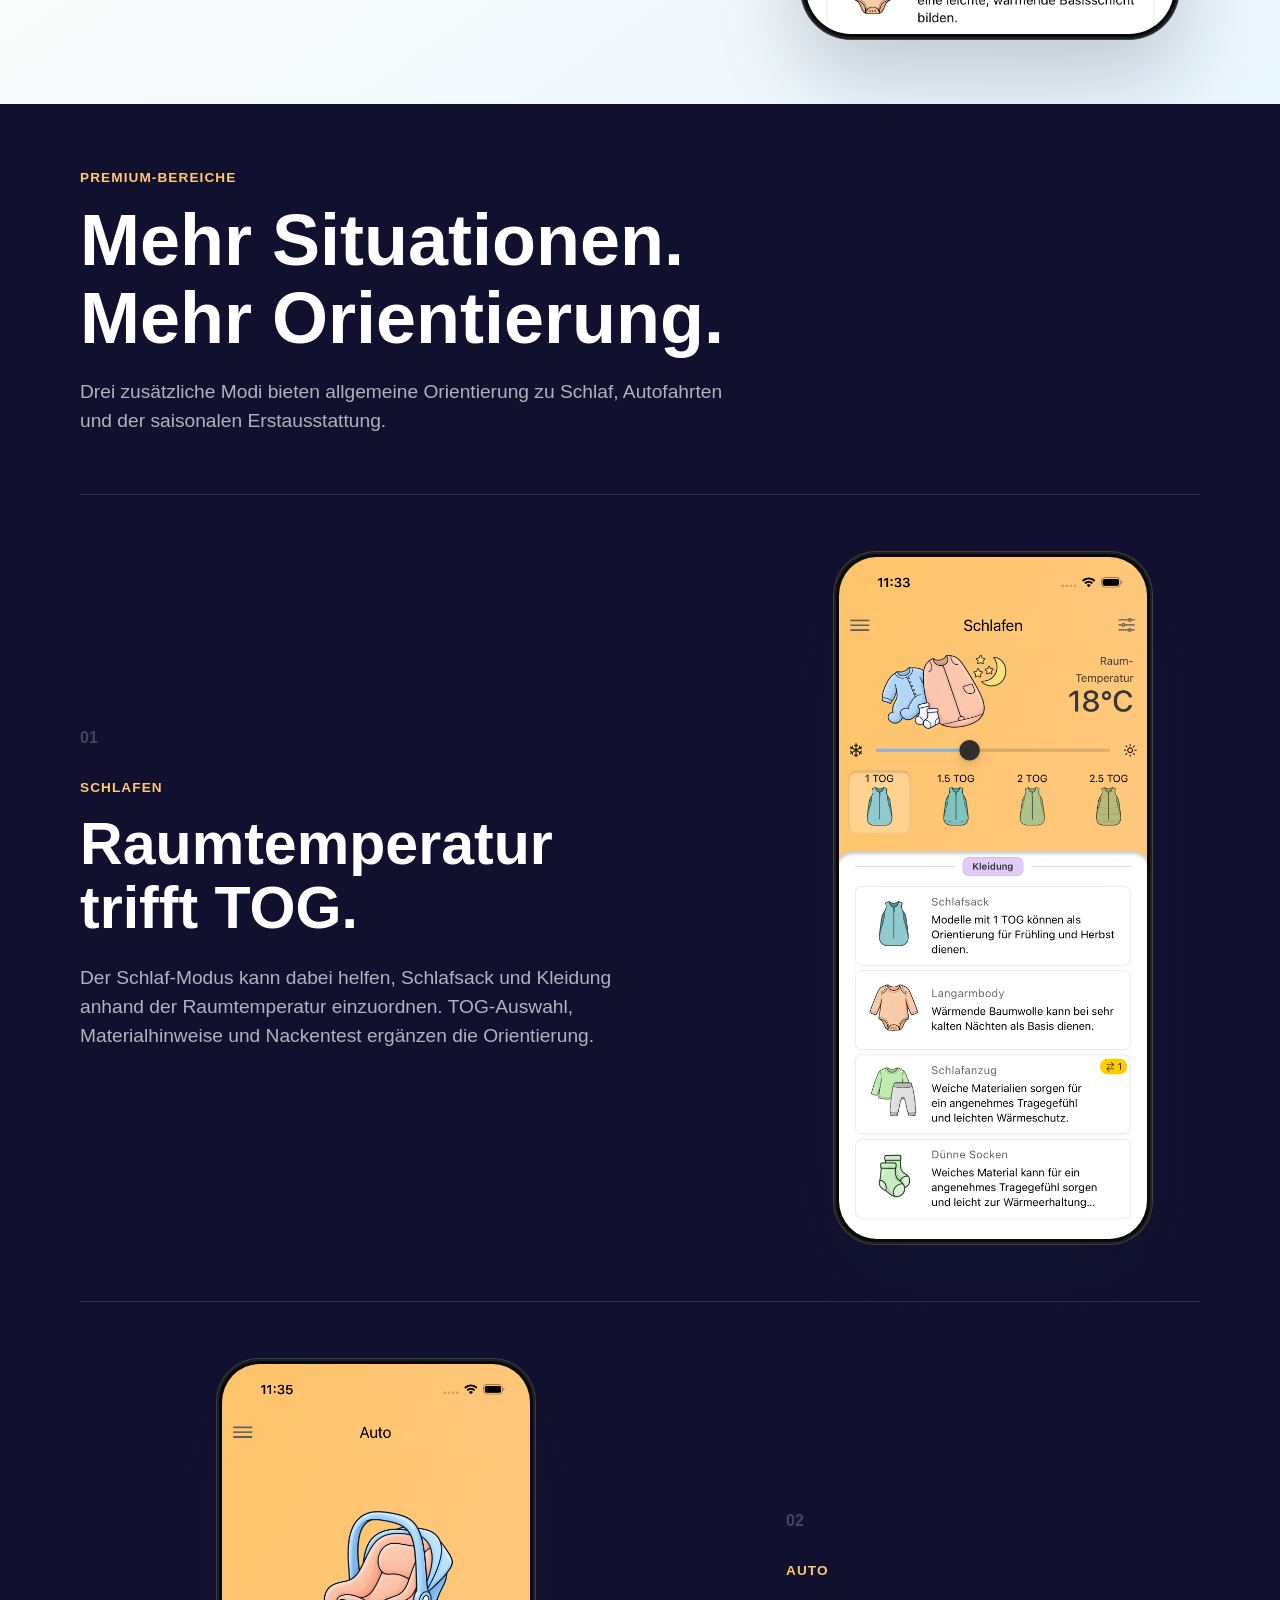
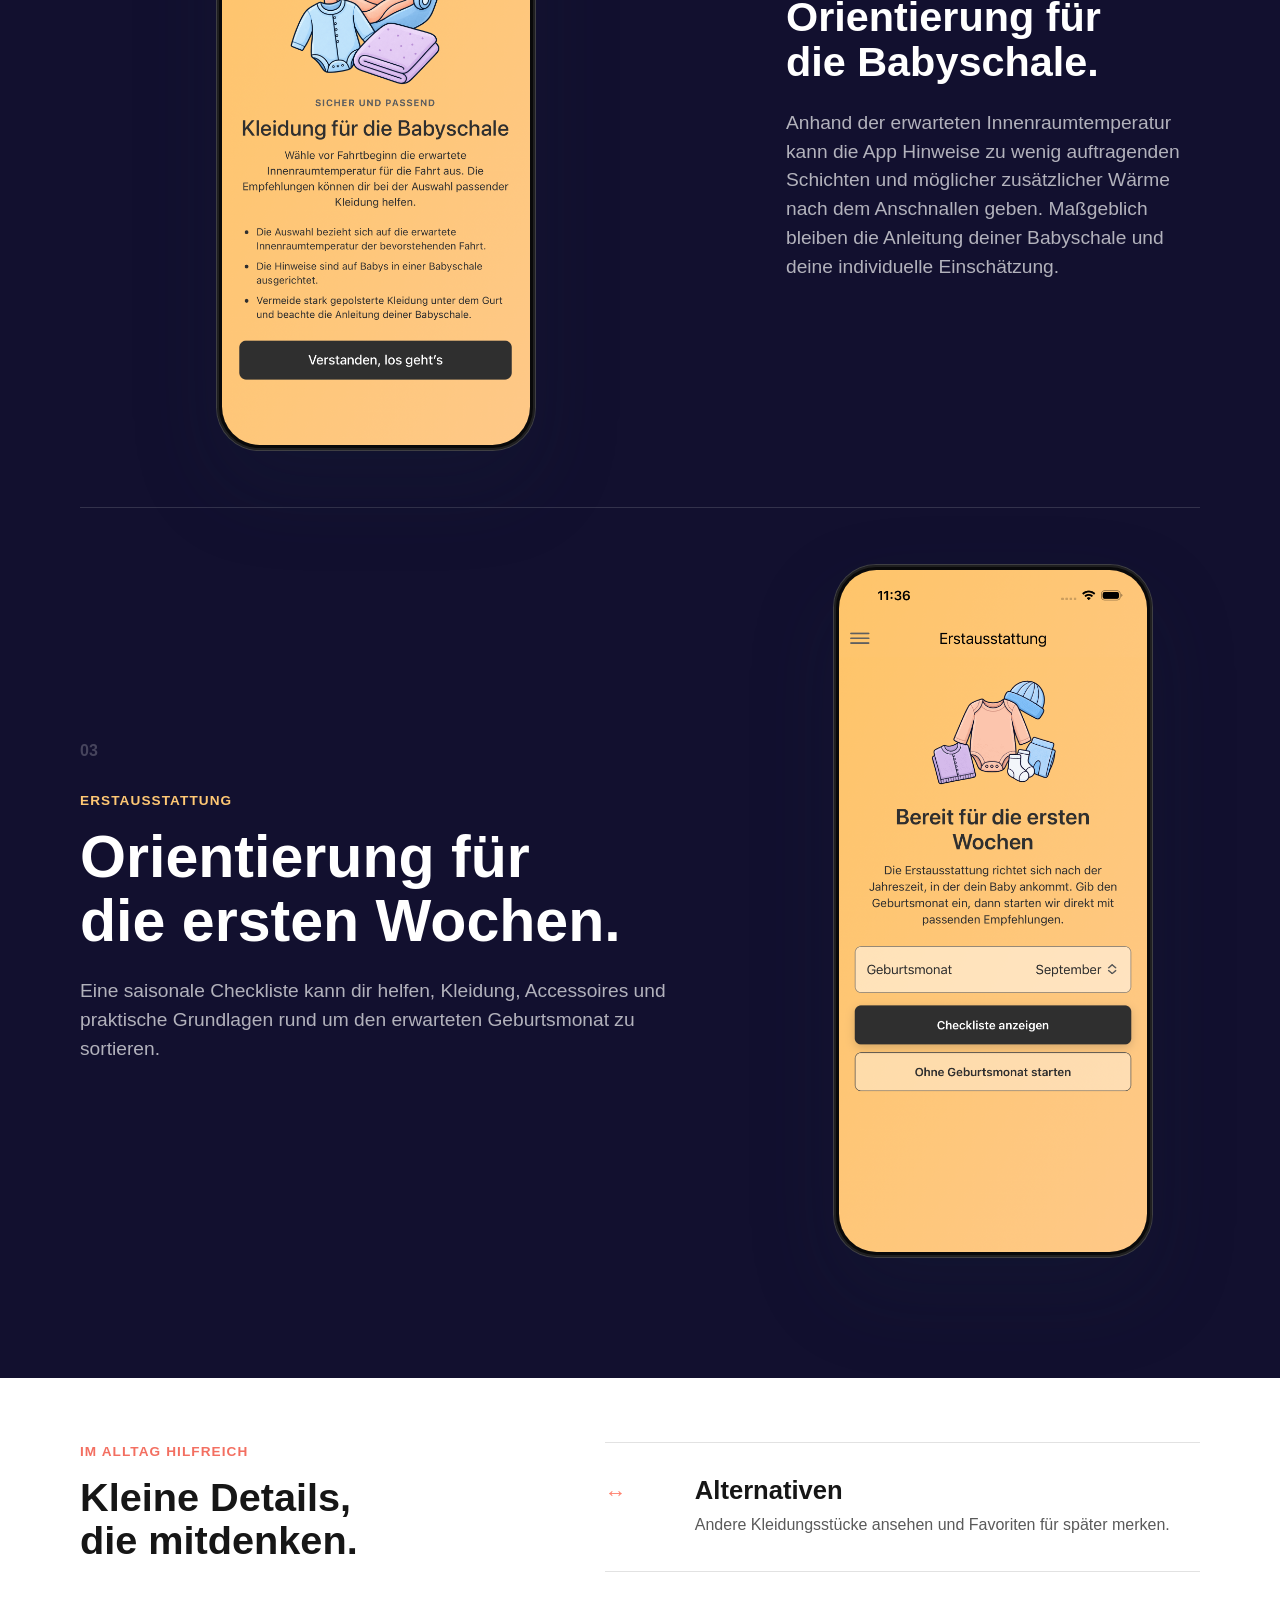
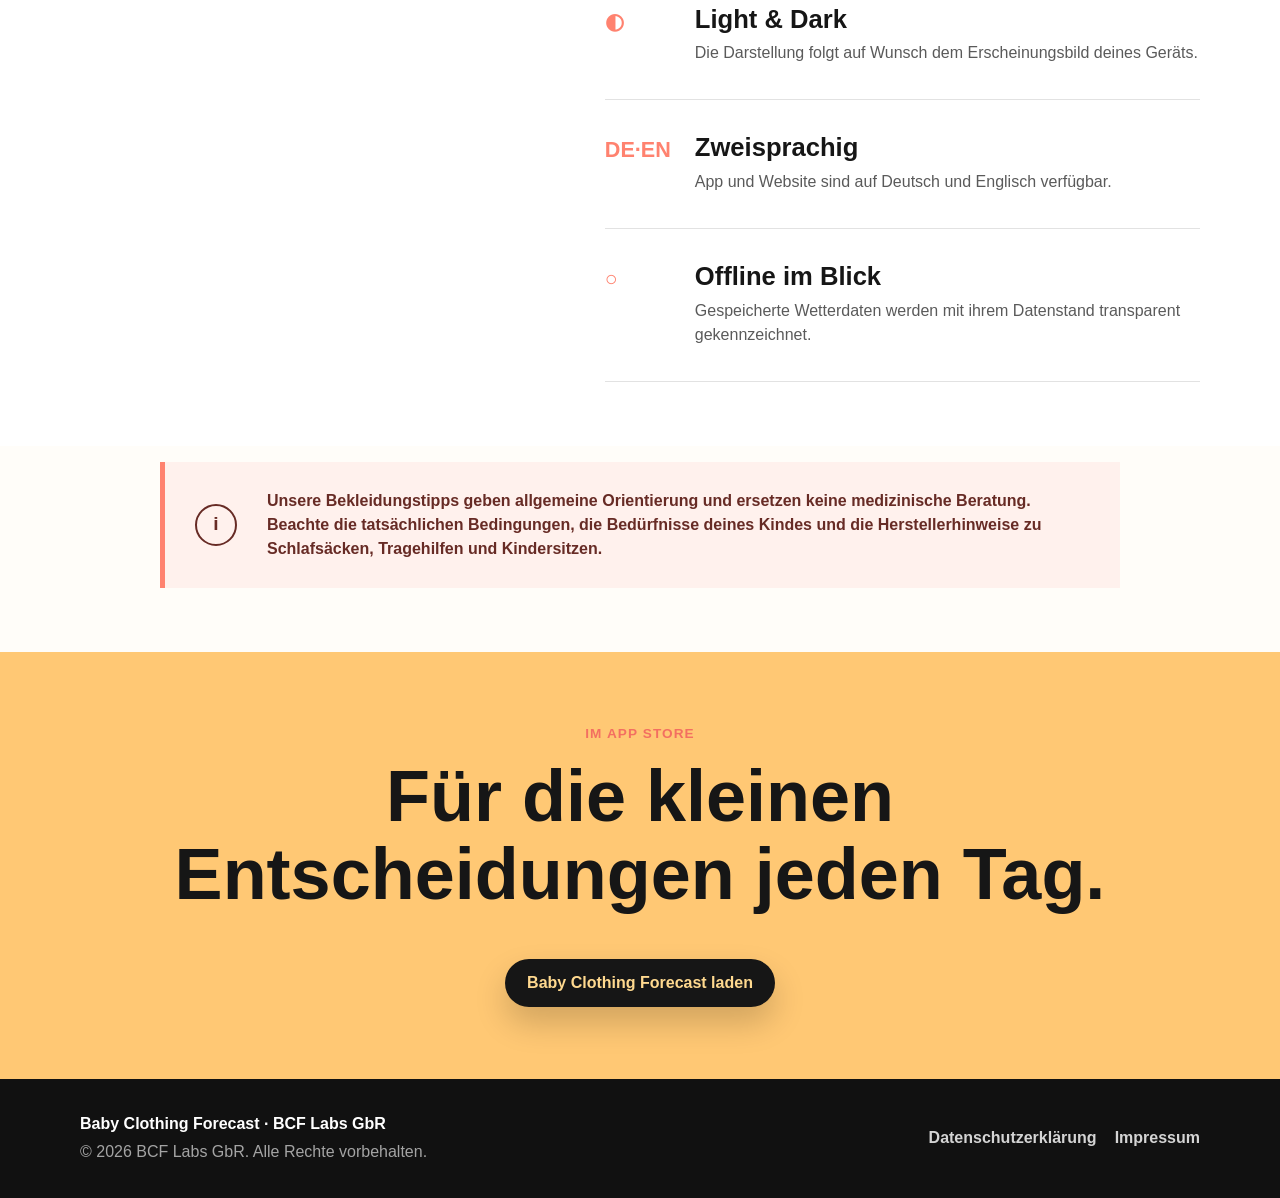
==== commit b08521ef: "Update webside" ====
--- a/index.html
+++ b/index.html
@@ -2,6 +2,7 @@
 <html lang="de">
 <head>
   <meta charset="UTF-8" />
+  <meta name="google-site-verification" content="-OCygbhQwY42qij0_HAa4JNe56bHr0No_TyTomhnrOM" />
   <meta name="viewport" content="width=device-width, initial-scale=1.0" />
   <title>Baby Clothing Forecast</title>
   <meta name="description" content="Orientierung bei der Kleiderwahl für Wetter, Schlaf, Autofahrten und die Erstausstattung deines Babys." />
--- a/assets/site.css
+++ b/assets/site.css
@@ -27,7 +27,7 @@
   margin: 0;
   background: var(--paper);
   color: var(--ink);
-  font-family: "Nunito", -apple-system, BlinkMacSystemFont, "Segoe UI", sans-serif;
+  font-family: -apple-system, BlinkMacSystemFont, "Segoe UI", sans-serif;
   line-height: 1.5;
   overflow-x: hidden;
 }
@@ -655,17 +655,13 @@
   margin: 14px auto 34px;
 }
 
-.legal-page > h1,
-.legal-page > h2,
-.legal-page > h3,
-.legal-page > p,
-.legal-page > ul {
+.legal-content {
   width: min(860px, calc(100% - 36px));
-  margin-left: auto;
-  margin-right: auto;
-}
-
-.legal-page > h1 {
+  margin: 0 auto 64px;
+  overflow-wrap: anywhere;
+}
+
+.legal-content h1 {
   margin-top: 82px;
   margin-bottom: 20px;
   font-size: clamp(2.6rem, 7vw, 5.5rem);
@@ -673,29 +669,38 @@
   color: var(--ink) !important;
 }
 
-.legal-page > h2 {
+.legal-content h2 {
   margin-top: 46px;
   color: #1b5f73 !important;
   font-size: clamp(1.7rem, 3vw, 2.6rem);
 }
 
-.legal-page > h3 {
+.legal-content h3 {
   margin-top: 30px;
   color: #2f2f2f !important;
 }
 
-.legal-page > p,
-.legal-page > ul {
+.legal-content p,
+.legal-content ul {
   color: #3d3d3d;
   font-size: 1.04rem;
 }
 
-.legal-page .language-toggle {
-  position: static !important;
-}
-
-.legal-page > .language-toggle {
-  display: none;
+.legal-content li + li {
+  margin-top: 16px;
+}
+
+.legal-draft-notice,
+.legal-rights-notice {
+  padding: 20px;
+  border-left: 4px solid #1b5f73;
+  border-radius: 8px;
+  background: #eaf4f6;
+}
+
+.legal-draft-notice {
+  border-left-color: #916000;
+  background: #fff3d6;
 }
 
 .legal-shell {
@@ -813,3 +818,152 @@
     transform: none;
   }
 }
+
+/* 2026 product story */
+.home-v2 {
+  --app-yellow: #ffc874;
+  --app-yellow-soft: #ffe1ad;
+  --app-purple: #5c46a3;
+  --app-lilac: #d9b9fa;
+  --app-blue: #8bc9ff;
+  --app-green: #a8dc92;
+  --app-coral: #ff826f;
+  --app-night: #12102f;
+  background: #fffdf9;
+}
+
+.home-v2 h1,
+.home-v2 h2,
+.home-v2 h3 { hyphens: none; text-wrap: balance; }
+
+.hero-v2 {
+  position: relative;
+  display: grid;
+  grid-template-columns: minmax(0, .88fr) minmax(500px, 1.12fr);
+  align-items: center;
+  gap: 32px;
+  overflow: hidden;
+  padding: 112px max(28px, calc((100vw - 1240px) / 2)) 40px;
+  background: var(--app-yellow);
+}
+
+.hero-v2::before {
+  content: "";
+  position: absolute;
+  inset: 0;
+  background: linear-gradient(115deg, rgba(255,255,255,.22), transparent 43%), linear-gradient(0deg, rgba(255,255,255,.16), transparent 30%);
+  pointer-events: none;
+}
+
+.hero-v2-copy { position: relative; z-index: 5; align-self: center; }
+.hero-v2 h1 { margin-bottom: 26px; font-size: clamp(4rem, 8vw, 7.6rem); line-height: .86; }
+.hero-v2 .hero-lead { max-width: 590px; font-size: clamp(1.45rem, 2.5vw, 2.3rem); }
+.hero-v2 .hero-support { max-width: 590px; color: #493f35; }
+
+.hero-stage { position: relative; align-self: stretch; min-height: 600px; z-index: 2; }
+.device {
+  position: relative;
+  width: 100%;
+  aspect-ratio: 430 / 932;
+  padding: 5px;
+  border: 1px solid #3f3f43;
+  border-radius: 13.5% / 6.25%;
+  background: #09090a;
+  box-shadow: 0 34px 70px rgba(34, 24, 8, .3), inset 0 0 0 1px rgba(255,255,255,.12);
+}
+.device::before {
+  content: none;
+}
+.device::after {
+  content: none;
+}
+.device-screen {
+  position: relative;
+  width: 100%;
+  height: 100%;
+  overflow: hidden;
+  border-radius: 12.2% / 5.65%;
+  background: var(--app-yellow);
+  box-shadow: none;
+}
+.device-screen img {
+  display: block;
+  width: 100%;
+  height: 100%;
+  object-fit: cover;
+}
+.hero-stage .device { position: absolute; bottom: -80px; width: 330px; }
+.device-main { left: 50%; z-index: 3; transform: translateX(-50%) rotate(0deg); }
+.device-back { width: 285px !important; opacity: .96; filter: saturate(.9); }
+.device-sleep { left: 0; z-index: 1; transform: rotate(-8deg); }
+.device-car { right: -8px; z-index: 2; transform: rotate(8deg); }
+.scroll-cue { position: absolute; bottom: 25px; left: 50%; z-index: 6; width: 30px; height: 46px; border: 2px solid rgba(22,22,22,.5); border-radius: 999px; transform: translateX(-50%); }
+.scroll-cue span { position: absolute; top: 8px; left: 50%; width: 5px; height: 9px; border-radius: 99px; background: var(--ink); transform: translateX(-50%); animation: scrollCue 1.7s ease-in-out infinite; }
+@keyframes scrollCue { 0%,100% { transform: translate(-50%,0); opacity: .35; } 50% { transform: translate(-50%,13px); opacity: 1; } }
+
+.product-chapter { display: grid; grid-template-columns: minmax(0,1fr) minmax(360px,.7fr); align-items: center; gap: clamp(40px,8vw,120px); padding: 64px max(28px, calc((100vw - 1120px) / 2)); }
+.outdoor-chapter { background: linear-gradient(145deg, #fffdf9 28%, #eaf6ff 100%); }
+.chapter-copy > p:not(.eyebrow), .premium-intro > p:last-child, .story-copy > p:last-child { max-width: 650px; color: var(--muted); font-size: clamp(1.06rem,1.5vw,1.22rem); }
+.chapter-device, .story-device { width: min(380px,100%); justify-self: center; }
+.device-full { box-shadow: 0 36px 84px rgba(22,35,53,.22), inset 0 0 0 2px rgba(255,255,255,.09); }
+.fact-grid { display: grid; grid-template-columns: 1fr 1fr; gap: 1px; margin-top: 38px; background: rgba(22,22,22,.14); border: 1px solid rgba(22,22,22,.14); }
+.fact-grid > div { display: flex; flex-direction: column; gap: 4px; min-height: 112px; padding: 22px; background: rgba(255,255,255,.84); }
+.fact-grid strong { font-size: 1.08rem; }.fact-grid span { color: #5d5d5d; }
+
+.premium-suite { overflow: hidden; padding: 64px max(28px, calc((100vw - 1120px) / 2)); background: var(--app-night); color: #fff; }
+.premium-intro { max-width: 850px; margin-bottom: 40px; }.premium-intro h2 { font-size: clamp(3.2rem,7vw,7rem); }.premium-suite .eyebrow { color: var(--app-yellow); }.premium-intro > p:last-child, .story-copy > p:last-child { color: rgba(255,255,255,.68); }
+.premium-story { display: grid; grid-template-columns: minmax(0,1fr) minmax(340px,.7fr); gap: clamp(40px,9vw,130px); align-items: center; min-height: 0; padding: 56px 0; border-top: 1px solid rgba(255,255,255,.14); }
+.premium-story:nth-of-type(even) .story-copy { order: 2; }.premium-story:nth-of-type(even) .story-device { order: 1; }
+.story-copy { position: relative; min-width: 0; max-width: 620px; }.story-copy h3 { margin-bottom: 24px; font-size: clamp(2.8rem,5.5vw,5.7rem); }.story-index { display: block; margin-bottom: 28px; color: rgba(255,255,255,.22); font-size: 1rem; font-weight: 900; }
+.story-device { width: min(320px,100%); }.story-sleep .device-screen { background: var(--app-yellow); }.story-car .device-screen { background: var(--app-yellow); }.story-equipment .device-screen { background: var(--app-yellow); }
+
+.detail-band { display: grid; grid-template-columns: .8fr 1.2fr; gap: clamp(50px,10vw,140px); padding: 64px max(28px, calc((100vw - 1120px) / 2)); background: #fff; }
+.detail-heading { position: sticky; top: 130px; align-self: start; }.detail-heading h2 { font-size: clamp(3rem,5vw,5.2rem); }.detail-list { border-top: 1px solid var(--line); }
+.detail-list article { display: grid; grid-template-columns: 70px 1fr; column-gap: 20px; padding: 34px 0; border-bottom: 1px solid var(--line); }
+.detail-list article > span { grid-row: span 2; color: var(--app-coral); font-size: 1.35rem; font-weight: 900; }.detail-list h3 { margin: 0 0 8px; }.detail-list p { margin: 0; color: var(--muted); }
+
+.guidance-v2 { display: grid; grid-template-columns: 52px 1fr; align-items: center; gap: 20px; width: min(960px,calc(100% - 36px)); margin: 16px auto 64px; padding: 27px 30px; border-left: 5px solid var(--app-coral); background: #fff1ed; color: #672b25; }
+.guidance-mark { display: grid; place-items: center; width: 42px; height: 42px; border: 2px solid currentColor; border-radius: 50%; font-size: 1.2rem; font-weight: 900; }.guidance-v2 p { margin: 0; font-weight: 800; }
+.download-v2 { display: grid; justify-items: center; padding: 72px 28px; background: var(--app-yellow); text-align: center; }.download-v2 h2 { max-width: 960px; font-size: clamp(3.3rem,7.5vw,7.5rem); }.download-v2 .primary-cta { margin-top: 25px; }
+
+@media (max-width: 940px) {
+  .hero-v2 { grid-template-columns: 1fr; padding-bottom: 0; }.hero-stage { min-height: 560px; }.hero-stage .device { bottom: -120px; width: 310px; }.device-back { width: 255px !important; }.device-sleep { left: 5%; }.device-car { right: 5%; }
+  .product-chapter, .premium-story, .detail-band { grid-template-columns: 1fr; }.product-chapter { padding-top: 56px; }.chapter-device { width: min(390px,82vw); }.premium-story { min-height: 0; padding: 48px 0; }.premium-story:nth-of-type(even) .story-copy { order: 1; }.premium-story:nth-of-type(even) .story-device { order: 2; }.story-index { margin-bottom: 24px; }.detail-heading { position: static; }
+}
+
+@media (max-width: 600px) {
+  .hero-v2 { padding: 112px 20px 0; }.hero-v2 h1 { font-size: clamp(3.3rem,17vw,5.2rem); }.hero-stage { min-height: 430px; margin: 10px -20px 0; }.hero-stage .device { bottom: -105px; width: 235px; }.device-back { width: 190px !important; }.device-sleep { left: -5%; }.device-car { right: -5%; }.scroll-cue { display: none; }
+  .product-chapter, .premium-suite, .detail-band { padding-left: 20px; padding-right: 20px; }.fact-grid { grid-template-columns: 1fr; }.premium-intro { margin-bottom: 35px; }.premium-story { min-width: 0; gap: 32px; }.story-copy h3 { font-size: clamp(2.25rem, 12vw, 3.1rem); overflow-wrap: normal; }.story-device { width: min(330px,88vw); }.detail-list article { grid-template-columns: 48px 1fr; }.guidance-v2 { grid-template-columns: 1fr; margin-bottom: 48px; }.download-v2 { padding: 56px 20px; }.download-v2 h2 { font-size: clamp(2.6rem, 13vw, 4rem); overflow-wrap: normal; }
+}
+
+@media (prefers-reduced-motion: reduce) { .scroll-cue span { animation: none; } }
+
+
+/* Size headings to their text column so words stay intact on narrow layouts. */
+.home-v2 h1,
+.home-v2 h2,
+.home-v2 h3 {
+  overflow-wrap: normal;
+  word-break: normal;
+  hyphens: none;
+}
+.chapter-copy,
+.story-copy,
+.premium-intro,
+.detail-heading,
+.download-v2 {
+  min-width: 0;
+  container-type: inline-size;
+}
+.home-v2 .chapter-copy h2,
+.home-v2 .story-copy h3,
+.home-v2 .premium-intro h2,
+.home-v2 .detail-heading h2,
+.home-v2 .download-v2 h2 {
+  font-size: clamp(1.5rem, 10cqi, 4.5rem);
+  line-height: 1.08;
+  text-wrap: balance;
+}
+
+/* Let content determine section height, including on tall desktop screens. */
+.home-v2 .section-full { min-height: 0; }
